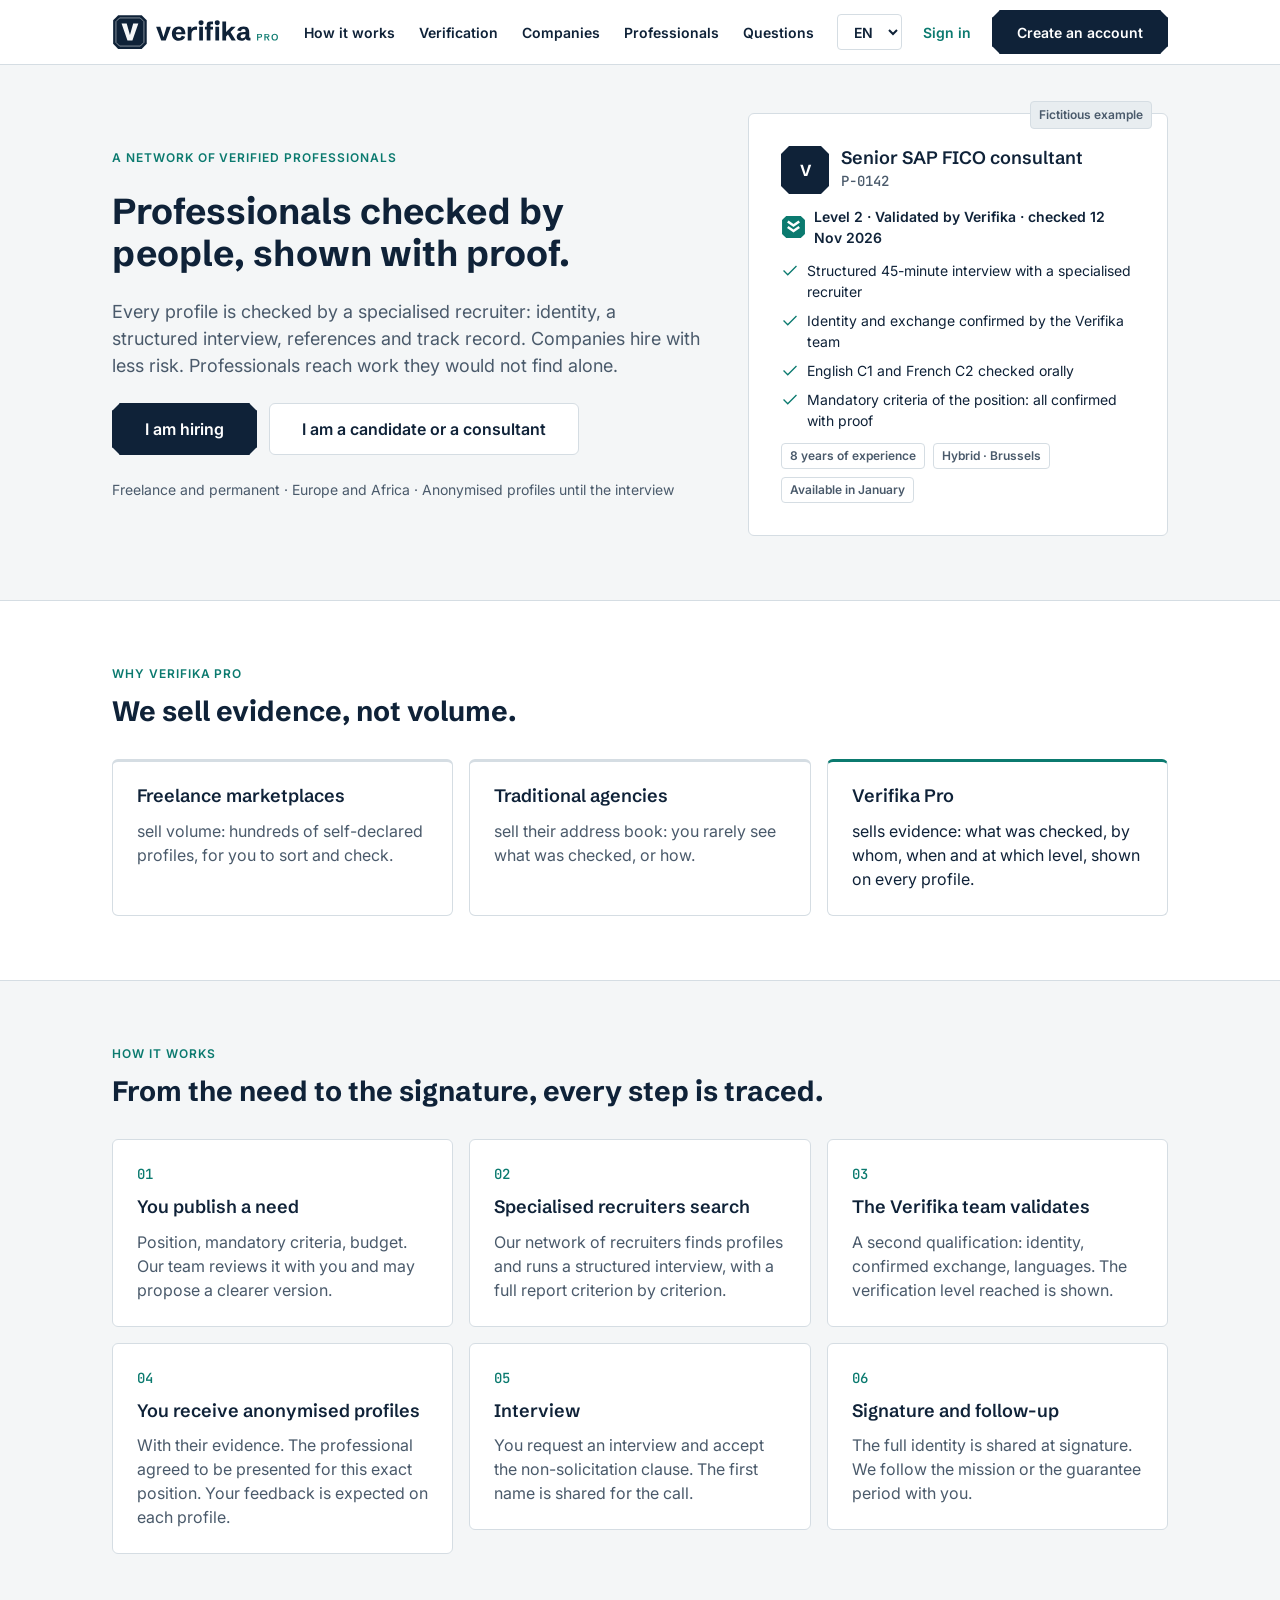
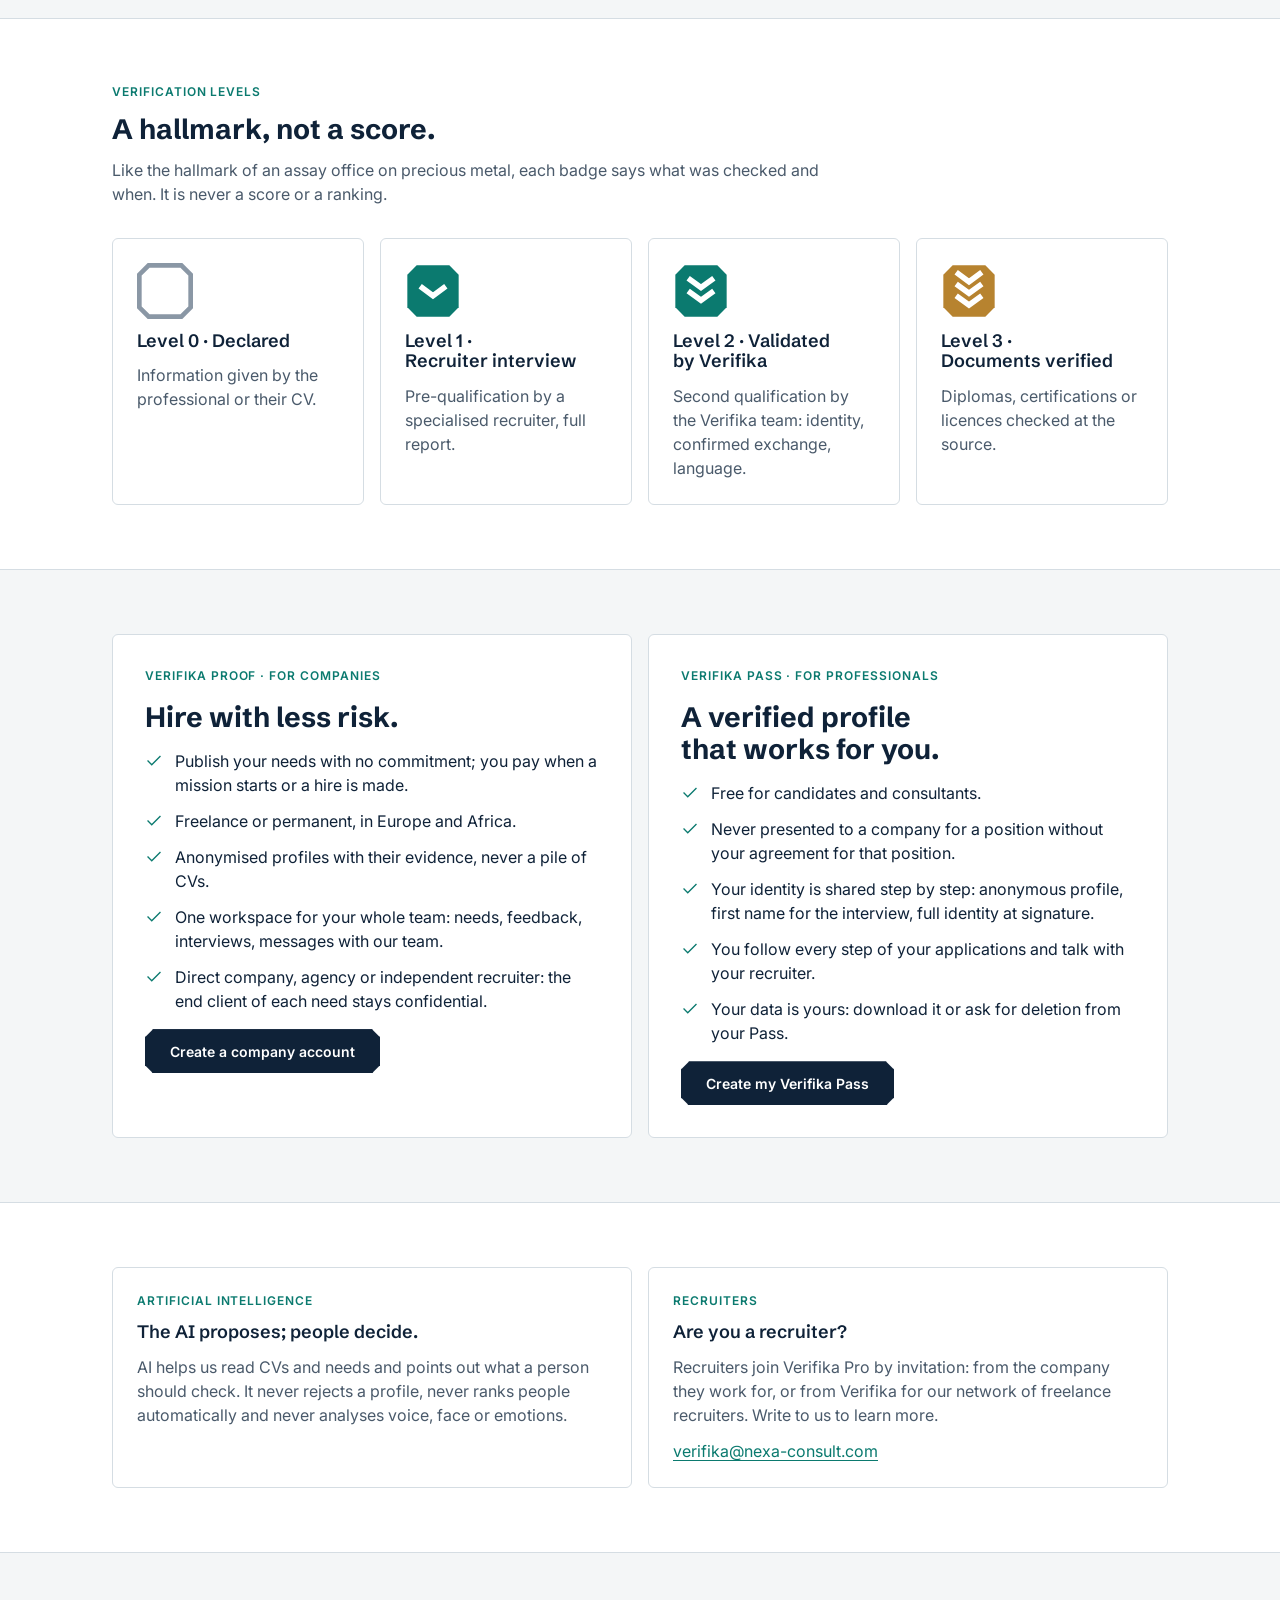
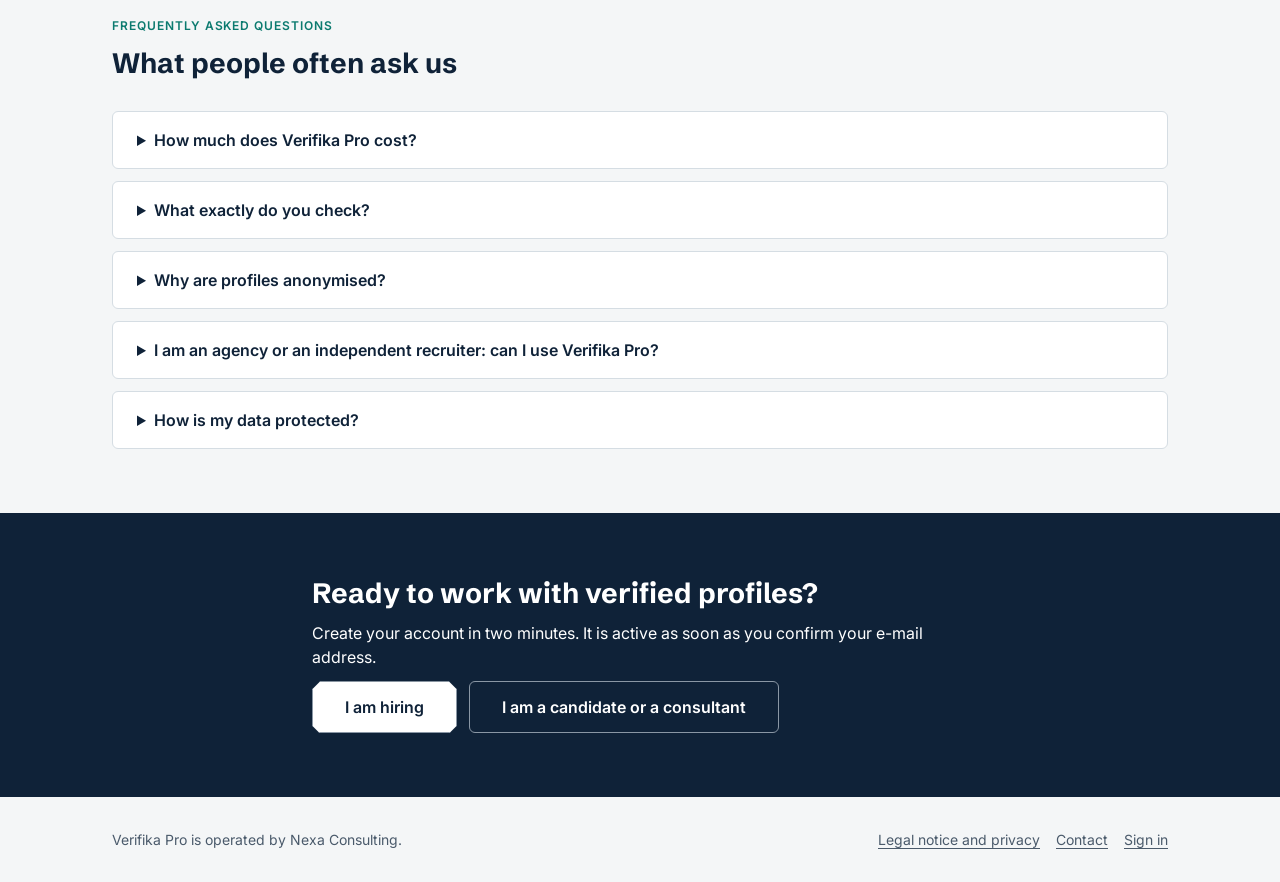
==== index.html @ 43ec549c "Publish site 2026-11-15T13:24Z" ====
<!doctype html>
<html lang="en">
<head>
<meta charset="utf-8">
<meta name="viewport" content="width=device-width, initial-scale=1, viewport-fit=cover">
<!-- Not indexed until the public launch is decided (trademark clearance first, BRAND.md §10; D-68). Remove this line at launch. -->
<meta name="robots" content="noindex, nofollow">
<title>Verifika Pro – verified professionals, shown with proof</title>
<meta name="description" content="Verifika Pro connects companies with professionals checked by specialised recruiters: identity, structured interview, references and track record.">
<link rel="icon" href="assets/favicon.svg" type="image/svg+xml">
<link rel="icon" href="assets/favicon-32.png" sizes="32x32" type="image/png">
<link rel="apple-touch-icon" href="assets/apple-touch-icon-180.png">
<link rel="preconnect" href="https://fonts.googleapis.com">
<link rel="preconnect" href="https://fonts.gstatic.com" crossorigin>
<link rel="stylesheet" href="https://fonts.googleapis.com/css2?family=Schibsted+Grotesk:wght@600;700&family=Inter:wght@400;500;600&family=JetBrains+Mono:wght@500&display=swap&subset=latin">
<link rel="stylesheet" href="assets/tokens.css">
<link rel="stylesheet" href="assets/site.css">
</head>
<body>
<a class="sr-only" href="#main" data-i18n="skip">Skip to content</a>
<header class="top">
  <div class="wrap top-bar">
    <a class="brand" href="./" aria-label="Verifika Pro">
      <img class="logo-light" src="assets/verifika-pro-horizontal.svg" alt="Verifika Pro" width="168" height="36">
      <img class="logo-dark" src="assets/verifika-pro-horizontal-reverse.svg" alt="Verifika Pro" width="168" height="36">
    </a>
    <nav class="menu" aria-label="Menu">
      <a href="#how" data-i18n="nav.how">How it works</a>
      <a href="#levels" data-i18n="nav.levels">Verification</a>
      <a href="#companies" data-i18n="nav.companies">Companies</a>
      <a href="#professionals" data-i18n="nav.pros">Professionals</a>
      <a href="#faq" data-i18n="nav.faq">Questions</a>
    </nav>
    <div class="tools">
      <select class="lang" id="lang" aria-label="Language / Langue"><option value="en">EN</option><option value="fr">FR</option></select>
      <a class="btn btn-quiet" href="app/" data-i18n="nav.login">Sign in</a>
      <a class="btn btn-primary" href="app/?page=join" data-i18n="nav.join">Create an account</a>
    </div>
  </div>
</header>

<main id="main">
  <section class="hero">
    <div class="wrap hero-grid">
      <div class="hero-copy">
        <span class="eyebrow" data-i18n="hero.eyebrow">A network of verified professionals</span>
        <h1 data-i18n="hero.title">Professionals checked by people, shown with proof.</h1>
        <p class="lead" data-i18n="hero.lead">Every profile is checked by a specialised recruiter: identity, a structured interview, references and track record. Companies hire with less risk. Professionals reach work they would not find alone.</p>
        <div class="btn-row">
          <a class="btn btn-primary btn-lg" href="app/?page=join&amp;kind=company" data-i18n="hero.cta_company">I am hiring</a>
          <a class="btn btn-lg" href="app/?page=join&amp;kind=person" data-i18n="hero.cta_person">I am a candidate or a consultant</a>
        </div>
        <p class="note" data-i18n="hero.note">Freelance and permanent · Europe and Africa · Anonymised profiles until the interview</p>
      </div>
      <div class="sample">
        <span class="sample-tag" data-i18n="sample.tag">Fictitious example</span>
        <article class="card card-lg" aria-label="Example of a verified profile">
          <div class="profile-head">
            <div class="avatar" aria-hidden="true">V</div>
            <div>
              <h3 data-i18n="sample.title">Senior SAP FICO consultant</h3>
              <span class="ref">P-0142</span>
            </div>
          </div>
          <div class="level"><img src="assets/badge-level-2.svg" alt="" width="28" height="28"><span data-i18n="sample.level">Level 2 · Validated by Verifika · checked 12 Nov 2026</span></div>
          <ul class="checks">
            <li><svg class="icon" viewBox="0 0 24 24" aria-hidden="true"><path d="M20 6 9 17l-5-5"/></svg><span data-i18n="sample.c1">Structured 45-minute interview with a specialised recruiter</span></li>
            <li><svg class="icon" viewBox="0 0 24 24" aria-hidden="true"><path d="M20 6 9 17l-5-5"/></svg><span data-i18n="sample.c2">Identity and exchange confirmed by the Verifika team</span></li>
            <li><svg class="icon" viewBox="0 0 24 24" aria-hidden="true"><path d="M20 6 9 17l-5-5"/></svg><span data-i18n="sample.c3">English C1 and French C2 checked orally</span></li>
            <li><svg class="icon" viewBox="0 0 24 24" aria-hidden="true"><path d="M20 6 9 17l-5-5"/></svg><span data-i18n="sample.c4">Mandatory criteria of the position: all confirmed with proof</span></li>
          </ul>
          <div class="chips"><span class="chip" data-i18n="sample.k1">8 years of experience</span><span class="chip" data-i18n="sample.k2">Hybrid · Brussels</span><span class="chip" data-i18n="sample.k3">Available in January</span></div>
        </article>
      </div>
    </div>
  </section>

  <section class="band compare">
    <div class="wrap">
      <div class="section-head">
        <span class="eyebrow" data-i18n="why.eyebrow">Why Verifika Pro</span>
        <h2 data-i18n="why.title">We sell evidence, not volume.</h2>
      </div>
      <div class="grid grid-3">
        <div class="card"><h3 data-i18n="why.m.title">Freelance marketplaces</h3><p class="muted" data-i18n="why.m.text">sell volume: hundreds of self-declared profiles, for you to sort and check.</p></div>
        <div class="card"><h3 data-i18n="why.a.title">Traditional agencies</h3><p class="muted" data-i18n="why.a.text">sell their address book: you rarely see what was checked, or how.</p></div>
        <div class="card is-us"><h3 data-i18n="why.v.title">Verifika Pro</h3><p data-i18n="why.v.text">sells evidence: what was checked, by whom, when and at which level, shown on every profile.</p></div>
      </div>
    </div>
  </section>

  <section id="how">
    <div class="wrap">
      <div class="section-head">
        <span class="eyebrow" data-i18n="how.eyebrow">How it works</span>
        <h2 data-i18n="how.title">From the need to the signature, every step is traced.</h2>
      </div>
      <ol class="steps">
        <li><div class="card"><h3 data-i18n="how.s1.title">You publish a need</h3><p class="muted" data-i18n="how.s1.text">Position, mandatory criteria, budget. Our team reviews it with you and may propose a clearer version.</p></div></li>
        <li><div class="card"><h3 data-i18n="how.s2.title">Specialised recruiters search</h3><p class="muted" data-i18n="how.s2.text">Our network of recruiters finds profiles and runs a structured interview, with a full report criterion by criterion.</p></div></li>
        <li><div class="card"><h3 data-i18n="how.s3.title">The Verifika team validates</h3><p class="muted" data-i18n="how.s3.text">A second qualification: identity, confirmed exchange, languages. The verification level reached is shown.</p></div></li>
        <li><div class="card"><h3 data-i18n="how.s4.title">You receive anonymised profiles</h3><p class="muted" data-i18n="how.s4.text">With their evidence. The professional agreed to be presented for this exact position. Your feedback is expected on each profile.</p></div></li>
        <li><div class="card"><h3 data-i18n="how.s5.title">Interview</h3><p class="muted" data-i18n="how.s5.text">You request an interview and accept the non-solicitation clause. The first name is shared for the call.</p></div></li>
        <li><div class="card"><h3 data-i18n="how.s6.title">Signature and follow-up</h3><p class="muted" data-i18n="how.s6.text">The full identity is shared at signature. We follow the mission or the guarantee period with you.</p></div></li>
      </ol>
    </div>
  </section>

  <section id="levels" class="band levels">
    <div class="wrap">
      <div class="section-head">
        <span class="eyebrow" data-i18n="levels.eyebrow">Verification levels</span>
        <h2 data-i18n="levels.title">A hallmark, not a score.</h2>
        <p class="muted" data-i18n="levels.intro">Like the hallmark of an assay office on precious metal, each badge says what was checked and when. It is never a score or a ranking.</p>
      </div>
      <div class="grid grid-4">
        <div class="card"><img src="assets/badge-level-0.svg" alt="" width="56" height="56"><h3 data-i18n="levels.l0.title">Level 0 · Declared</h3><p class="muted" data-i18n="levels.l0.text">Information given by the professional or their CV.</p></div>
        <div class="card"><img src="assets/badge-level-1.svg" alt="" width="56" height="56"><h3 data-i18n="levels.l1.title">Level 1 · Recruiter interview</h3><p class="muted" data-i18n="levels.l1.text">Pre-qualification by a specialised recruiter, full report.</p></div>
        <div class="card"><img src="assets/badge-level-2.svg" alt="" width="56" height="56"><h3 data-i18n="levels.l2.title">Level 2 · Validated by Verifika</h3><p class="muted" data-i18n="levels.l2.text">Second qualification by the Verifika team: identity, confirmed exchange, language.</p></div>
        <div class="card"><img src="assets/badge-level-3.svg" alt="" width="56" height="56"><h3 data-i18n="levels.l3.title">Level 3 · Documents verified</h3><p class="muted" data-i18n="levels.l3.text">Diplomas, certifications or licences checked at the source.</p></div>
      </div>
    </div>
  </section>

  <section>
    <div class="wrap grid grid-2">
      <article id="companies" class="card card-lg audience">
        <span class="eyebrow" data-i18n="co.eyebrow">Verifika Proof · for companies</span>
        <h2 data-i18n="co.title">Hire with less risk.</h2>
        <ul class="ticks">
          <li><svg class="icon" viewBox="0 0 24 24" aria-hidden="true"><path d="M20 6 9 17l-5-5"/></svg><span data-i18n="co.t1">Publish your needs with no commitment; you pay when a mission starts or a hire is made.</span></li>
          <li><svg class="icon" viewBox="0 0 24 24" aria-hidden="true"><path d="M20 6 9 17l-5-5"/></svg><span data-i18n="co.t2">Freelance or permanent, in Europe and Africa.</span></li>
          <li><svg class="icon" viewBox="0 0 24 24" aria-hidden="true"><path d="M20 6 9 17l-5-5"/></svg><span data-i18n="co.t3">Anonymised profiles with their evidence, never a pile of CVs.</span></li>
          <li><svg class="icon" viewBox="0 0 24 24" aria-hidden="true"><path d="M20 6 9 17l-5-5"/></svg><span data-i18n="co.t4">One workspace for your whole team: needs, feedback, interviews, messages with our team.</span></li>
          <li><svg class="icon" viewBox="0 0 24 24" aria-hidden="true"><path d="M20 6 9 17l-5-5"/></svg><span data-i18n="co.t5">Direct company, agency or independent recruiter: the end client of each need stays confidential.</span></li>
        </ul>
        <div class="btn-row"><a class="btn btn-primary" href="app/?page=join&amp;kind=company" data-i18n="co.cta">Create a company account</a></div>
      </article>
      <article id="professionals" class="card card-lg audience">
        <span class="eyebrow" data-i18n="pro.eyebrow">Verifika Pass · for professionals</span>
        <h2 data-i18n="pro.title">A verified profile that works for you.</h2>
        <ul class="ticks">
          <li><svg class="icon" viewBox="0 0 24 24" aria-hidden="true"><path d="M20 6 9 17l-5-5"/></svg><span data-i18n="pro.t1">Free for candidates and consultants.</span></li>
          <li><svg class="icon" viewBox="0 0 24 24" aria-hidden="true"><path d="M20 6 9 17l-5-5"/></svg><span data-i18n="pro.t2">Never presented to a company for a position without your agreement for that position.</span></li>
          <li><svg class="icon" viewBox="0 0 24 24" aria-hidden="true"><path d="M20 6 9 17l-5-5"/></svg><span data-i18n="pro.t3">Your identity is shared step by step: anonymous profile, first name for the interview, full identity at signature.</span></li>
          <li><svg class="icon" viewBox="0 0 24 24" aria-hidden="true"><path d="M20 6 9 17l-5-5"/></svg><span data-i18n="pro.t4">You follow every step of your applications and talk with your recruiter.</span></li>
          <li><svg class="icon" viewBox="0 0 24 24" aria-hidden="true"><path d="M20 6 9 17l-5-5"/></svg><span data-i18n="pro.t5">Your data is yours: download it or ask for deletion from your Pass.</span></li>
        </ul>
        <div class="btn-row"><a class="btn btn-primary" href="app/?page=join&amp;kind=person" data-i18n="pro.cta">Create my Verifika Pass</a></div>
      </article>
    </div>
  </section>

  <section class="band">
    <div class="wrap grid grid-2">
      <div class="card">
        <span class="eyebrow" data-i18n="ai.eyebrow">Artificial intelligence</span>
        <h3 data-i18n="ai.title">The AI proposes; people decide.</h3>
        <p class="muted" data-i18n="ai.text">AI helps us read CVs and needs and points out what a person should check. It never rejects a profile, never ranks people automatically and never analyses voice, face or emotions.</p>
      </div>
      <div class="card">
        <span class="eyebrow" data-i18n="rec.eyebrow">Recruiters</span>
        <h3 data-i18n="rec.title">Are you a recruiter?</h3>
        <p class="muted" data-i18n="rec.text">Recruiters join Verifika Pro by invitation: from the company they work for, or from Verifika for our network of freelance recruiters. Write to us to learn more.</p>
        <p><a href="mailto:verifika@nexa-consult.com" data-i18n="rec.cta">verifika@nexa-consult.com</a></p>
      </div>
    </div>
  </section>

  <section id="faq" class="faq">
    <div class="wrap">
      <div class="section-head"><span class="eyebrow" data-i18n="faq.eyebrow">Frequently asked questions</span><h2 data-i18n="faq.title">What people often ask us</h2></div>
      <details><summary data-i18n="faq.q1">How much does Verifika Pro cost?</summary><p data-i18n="faq.a1">For professionals, nothing. For companies, publishing a need comes with no commitment: you pay when a mission starts (freelance) or a hire is made (permanent), under the terms agreed for each need.</p></details>
      <details><summary data-i18n="faq.q2">What exactly do you check?</summary><p data-i18n="faq.a2">Depending on the level: a structured interview with a report criterion by criterion, a second qualification by our team (identity, exchange, languages), then diplomas or certifications checked at the source. The level and the date of the last check are shown.</p></details>
      <details><summary data-i18n="faq.q3">Why are profiles anonymised?</summary><p data-i18n="faq.a3">To protect professionals and keep the choice on skills. The first name is given for the interview, the full identity at signature.</p></details>
      <details><summary data-i18n="faq.q4">I am an agency or an independent recruiter: can I use Verifika Pro?</summary><p data-i18n="faq.a4">Yes. You name the end client of each need; we keep it confidential and present a professional only once per end client.</p></details>
      <details><summary data-i18n="faq.q5">How is my data protected?</summary><p data-i18n="faq.a5">Sign-in with single-use codes, access limited by role, every action logged, data kept for a limited time. You can download your data or ask for deletion at any time.</p></details>
    </div>
  </section>

  <section class="cta">
    <div class="wrap section-head" style="margin-bottom:0">
      <h2 data-i18n="cta.title">Ready to work with verified profiles?</h2>
      <p data-i18n="cta.text">Create your account in two minutes. It is active as soon as you confirm your e-mail address.</p>
      <div class="btn-row">
        <a class="btn btn-primary btn-lg" href="app/?page=join&amp;kind=company" data-i18n="hero.cta_company">I am hiring</a>
        <a class="btn btn-lg" href="app/?page=join&amp;kind=person" data-i18n="hero.cta_person">I am a candidate or a consultant</a>
      </div>
    </div>
  </section>
</main>

<footer>
  <div class="wrap foot">
    <span data-i18n="foot.operator">Verifika Pro is operated by Nexa Consulting.</span>
    <nav aria-label="Links">
      <a href="legal.html" data-i18n="foot.legal">Legal notice and privacy</a>
      <a href="mailto:verifika@nexa-consult.com" data-i18n="foot.contact">Contact</a>
      <a href="app/" data-i18n="nav.login">Sign in</a>
    </nav>
  </div>
</footer>
<script src="assets/site.js"></script>
</body>
</html>
---- assets/tokens.css ----
/* Verifika Pro – design tokens v1.0 (2026-11-13)
   Single source of truth for colour, type, spacing and shape.
   Light theme on :root, dark theme on [data-theme="dark"] and prefers-color-scheme. */

@import url("https://fonts.googleapis.com/css2?family=Schibsted+Grotesk:wght@600;700&family=Inter:wght@400;500;600&family=JetBrains+Mono:wght@500&display=swap");

:root {
  /* Brand colours (fixed, do not theme) */
  --vk-ink: #0F2238;        /* primary: logo, headings, primary buttons */
  --vk-verdigris: #0B7A6F;  /* "verified": links, focus, verified states, PRO tag */
  --vk-brass: #B7832F;      /* hallmark metal: level-3 badge and rare highlights only */
  --vk-paper: #F4F6F7;      /* page ground */

  /* Neutrals (blue-biased toward ink) */
  --vk-n-0: #FFFFFF;
  --vk-n-50: #F4F6F7;
  --vk-n-100: #E8EDF0;
  --vk-n-200: #D5DDE3;
  --vk-n-400: #8A97A5;
  --vk-n-600: #4A5A6B;
  --vk-n-800: #22334A;
  --vk-n-900: #0F2238;

  /* Semantic (separate from brand accent) */
  --vk-success: #2E7D32;
  --vk-warning: #B26A00;
  --vk-danger: #C0392B;
  --vk-info: #2563A6;

  /* Roles – light */
  --bg: var(--vk-paper);
  --surface: var(--vk-n-0);
  --surface-2: var(--vk-n-100);
  --border: var(--vk-n-200);
  --text: var(--vk-ink);
  --text-muted: var(--vk-n-600);
  --text-faint: var(--vk-n-400);
  --primary: var(--vk-ink);
  --on-primary: #FFFFFF;
  --accent: var(--vk-verdigris);
  --on-accent: #FFFFFF;
  --verified: var(--vk-verdigris);
  --hallmark: var(--vk-brass);
  --focus-ring: 0 0 0 3px rgba(11, 122, 111, .35);

  /* Typography */
  --font-display: "Schibsted Grotesk", "Inter", system-ui, -apple-system, "Segoe UI", Roboto, sans-serif;
  --font-body: "Inter", system-ui, -apple-system, "Segoe UI", Roboto, sans-serif;
  --font-mono: "JetBrains Mono", ui-monospace, "SFMono-Regular", Menlo, Consolas, monospace;
  --fs-xs: 12px;  --fs-sm: 14px;  --fs-md: 16px;  --fs-lg: 18px;
  --fs-xl: 22px;  --fs-2xl: 28px; --fs-3xl: 36px;
  --lh-tight: 1.15; --lh-body: 1.5;

  /* Spacing (4px base) */
  --sp-1: 4px; --sp-2: 8px; --sp-3: 12px; --sp-4: 16px;
  --sp-5: 24px; --sp-6: 32px; --sp-7: 48px; --sp-8: 64px;

  /* Shape: chamfer is the brand corner; radius stays small */
  --radius-sm: 4px;
  --radius-md: 6px;
  --chamfer: 8px; /* use with the .vk-chamfer clip-path helper */
  --shadow-1: 0 1px 2px rgba(15, 34, 56, .08), 0 1px 1px rgba(15, 34, 56, .04);

  /* Touch */
  --tap-min: 44px;
}

@media (prefers-color-scheme: dark) {
  :root:not([data-theme="light"]) {
    --bg: #0B1828; --surface: #12233A; --surface-2: #1A2E48; --border: #2A3F5A;
    --text: #E8EEF2; --text-muted: #A9B6C4; --text-faint: #75859A;
    --primary: #E8EEF2; --on-primary: #0F2238;
    --accent: #3CC1B0; --on-accent: #06221F; --verified: #3CC1B0; --hallmark: #D9A54E;
    --focus-ring: 0 0 0 3px rgba(60, 193, 176, .4);
    color-scheme: dark;
  }
}
:root[data-theme="dark"] {
  --bg: #0B1828; --surface: #12233A; --surface-2: #1A2E48; --border: #2A3F5A;
  --text: #E8EEF2; --text-muted: #A9B6C4; --text-faint: #75859A;
  --primary: #E8EEF2; --on-primary: #0F2238;
  --accent: #3CC1B0; --on-accent: #06221F; --verified: #3CC1B0; --hallmark: #D9A54E;
  --focus-ring: 0 0 0 3px rgba(60, 193, 176, .4);
  color-scheme: dark;
}

/* Helpers */
.vk-chamfer { clip-path: polygon(var(--chamfer) 0, calc(100% - var(--chamfer)) 0, 100% var(--chamfer), 100% calc(100% - var(--chamfer)), calc(100% - var(--chamfer)) 100%, var(--chamfer) 100%, 0 calc(100% - var(--chamfer)), 0 var(--chamfer)); }
.vk-ref { font-family: var(--font-mono); font-size: .92em; letter-spacing: .02em; font-variant-numeric: tabular-nums; }
---- assets/site.css ----
/* Verifika Pro – public site (D-68). Tokens only (assets/tokens.css, copy of design/brand/tokens.css). Works on every current browser:
   no :has, no color-mix, no container queries. */
*, *::before, *::after { box-sizing: border-box; }
html { -webkit-text-size-adjust: 100%; text-size-adjust: 100%; scroll-behavior: smooth; }
body { margin: 0; background: var(--bg); color: var(--text); font-family: var(--font-body); font-size: var(--fs-md); line-height: var(--lh-body); }
img, svg { max-width: 100%; height: auto; display: block; }
a { color: var(--accent); text-underline-offset: 3px; }
a:focus-visible, button:focus-visible { outline: none; box-shadow: var(--focus-ring); border-radius: var(--radius-sm); }
h1, h2, h3 { font-family: var(--font-display); line-height: var(--lh-tight); color: var(--text); margin: 0; text-wrap: balance; }
h1 { font-size: var(--fs-2xl); font-weight: 700; }
h2 { font-size: var(--fs-xl); font-weight: 700; }
h3 { font-size: var(--fs-lg); font-weight: 600; }
p { margin: 0; }
.wrap { width: 100%; max-width: 1120px; margin: 0 auto; padding: 0 var(--sp-4); }
@media (min-width: 768px) { .wrap { padding: 0 var(--sp-6); } h1 { font-size: var(--fs-3xl); } h2 { font-size: var(--fs-2xl); } }
.sr-only { position: absolute; width: 1px; height: 1px; padding: 0; margin: -1px; overflow: hidden; clip: rect(0 0 0 0); white-space: nowrap; border: 0; }
.muted { color: var(--text-muted); }
.eyebrow { font-size: var(--fs-xs); font-weight: 600; letter-spacing: .08em; text-transform: uppercase; color: var(--verified); }

/* header */
.top { position: -webkit-sticky; position: sticky; top: 0; z-index: 10; background: var(--surface); border-bottom: 1px solid var(--border); }
.top-bar { display: flex; align-items: center; justify-content: space-between; gap: var(--sp-4); min-height: 64px; }
.brand { flex: 0 0 auto; }
.brand img { width: 168px; }
.brand .logo-dark { display: none; }
.menu { display: none; gap: var(--sp-5); font-size: var(--fs-sm); font-weight: 600; }
.menu a { color: var(--text); text-decoration: none; white-space: nowrap; }
.menu a:hover { color: var(--accent); }
.tools { display: flex; align-items: center; gap: var(--sp-3); }
.lang { min-height: 36px; padding: 0 var(--sp-3); border: 1px solid var(--border); border-radius: var(--radius-sm); background: var(--surface); color: var(--text);
  font-family: var(--font-body); font-size: var(--fs-sm); font-weight: 600; cursor: pointer; }
@media (min-width: 1200px) { .menu { display: flex; } }
@media (max-width: 479px) { .brand img { width: 136px; } .tools .btn-quiet { display: none; } }

/* buttons */
.btn { display: inline-flex; align-items: center; justify-content: center; gap: var(--sp-2); min-height: var(--tap-min); padding: 0 var(--sp-5); border: 1px solid var(--border);
  border-radius: var(--radius-md); background: var(--surface); color: var(--text); font-family: var(--font-body); font-size: var(--fs-sm); font-weight: 600; text-decoration: none;
  cursor: pointer; white-space: nowrap; }
.btn:hover { border-color: var(--text-muted); }
.btn-primary { background: var(--primary); color: var(--on-primary); border-color: var(--primary); border-radius: 0;
  -webkit-clip-path: polygon(var(--chamfer) 0, calc(100% - var(--chamfer)) 0, 100% var(--chamfer), 100% calc(100% - var(--chamfer)), calc(100% - var(--chamfer)) 100%, var(--chamfer) 100%, 0 calc(100% - var(--chamfer)), 0 var(--chamfer));
  clip-path: polygon(var(--chamfer) 0, calc(100% - var(--chamfer)) 0, 100% var(--chamfer), 100% calc(100% - var(--chamfer)), calc(100% - var(--chamfer)) 100%, var(--chamfer) 100%, 0 calc(100% - var(--chamfer)), 0 var(--chamfer)); }
.btn-primary:hover { opacity: .92; }
.btn-quiet { border-color: transparent; background: transparent; color: var(--accent); padding: 0 var(--sp-2); }
.btn-lg { min-height: 52px; padding: 0 var(--sp-6); font-size: var(--fs-md); }
.btn-row { display: flex; flex-wrap: wrap; gap: var(--sp-3); }

/* sections */
section { padding: var(--sp-7) 0; }
@media (min-width: 768px) { section { padding: var(--sp-8) 0; } }
.section-head { display: flex; flex-direction: column; gap: var(--sp-3); max-width: 720px; margin-bottom: var(--sp-6); }
.band { background: var(--surface); border-top: 1px solid var(--border); border-bottom: 1px solid var(--border); }
.grid { display: grid; gap: var(--sp-4); grid-template-columns: minmax(0, 1fr); }
@media (min-width: 768px) { .grid-2 { grid-template-columns: repeat(2, minmax(0, 1fr)); } .grid-3 { grid-template-columns: repeat(3, minmax(0, 1fr)); } .grid-4 { grid-template-columns: repeat(2, minmax(0, 1fr)); } }
@media (min-width: 1024px) { .grid-4 { grid-template-columns: repeat(4, minmax(0, 1fr)); } }
.card { background: var(--surface); border: 1px solid var(--border); border-radius: var(--radius-md); padding: var(--sp-5); display: flex; flex-direction: column; gap: var(--sp-3); }
.card-lg { padding: var(--sp-6); }

/* hero */
.hero { padding: var(--sp-7) 0 var(--sp-8); }
.hero-grid { display: grid; gap: var(--sp-7); grid-template-columns: minmax(0, 1fr); align-items: center; }
@media (min-width: 1024px) { .hero-grid { grid-template-columns: minmax(0, 7fr) minmax(0, 5fr); } }
.hero-copy { display: flex; flex-direction: column; gap: var(--sp-5); }
.hero-copy .lead { font-size: var(--fs-lg); color: var(--text-muted); max-width: 60ch; }
.promise { font-family: var(--font-display); font-weight: 600; color: var(--verified); }
.note { font-size: var(--fs-sm); color: var(--text-muted); }

/* sample profile card (illustration, fictitious) */
.sample { position: relative; }
.sample-tag { position: absolute; top: calc(-1 * var(--sp-3)); right: var(--sp-4); background: var(--surface-2); color: var(--text-muted); font-size: var(--fs-xs); font-weight: 600;
  padding: var(--sp-1) var(--sp-2); border-radius: var(--radius-sm); border: 1px solid var(--border); }
.profile-head { display: flex; align-items: center; gap: var(--sp-3); }
.avatar { width: 48px; height: 48px; flex: 0 0 auto; background: var(--vk-ink); color: var(--on-primary); display: flex; align-items: center; justify-content: center;
  font-family: var(--font-display); font-weight: 700;
  -webkit-clip-path: polygon(8px 0, calc(100% - 8px) 0, 100% 8px, 100% calc(100% - 8px), calc(100% - 8px) 100%, 8px 100%, 0 calc(100% - 8px), 0 8px);
  clip-path: polygon(8px 0, calc(100% - 8px) 0, 100% 8px, 100% calc(100% - 8px), calc(100% - 8px) 100%, 8px 100%, 0 calc(100% - 8px), 0 8px); }
.ref { font-family: var(--font-mono); font-weight: 500; font-size: var(--fs-sm); color: var(--text-muted); }
.checks { list-style: none; margin: 0; padding: 0; display: flex; flex-direction: column; gap: var(--sp-2); font-size: var(--fs-sm); }
.checks li { display: flex; gap: var(--sp-2); align-items: flex-start; }
.checks .icon { color: var(--verified); flex: 0 0 auto; margin-top: 2px; }
.level { display: flex; align-items: center; gap: var(--sp-2); font-size: var(--fs-sm); font-weight: 600; }
.level img { width: 28px; }
.chips { display: flex; flex-wrap: wrap; gap: var(--sp-2); }
.chip { display: inline-flex; align-items: center; min-height: 26px; padding: 0 var(--sp-2); border: 1px solid var(--border); border-radius: var(--radius-sm); font-size: var(--fs-xs); font-weight: 600; color: var(--text-muted); }

/* compare */
.compare .card { border-top: 3px solid var(--border); }
.compare .card.is-us { border-top-color: var(--verified); }

/* steps */
.steps { list-style: none; margin: 0; padding: 0; counter-reset: step; display: grid; gap: var(--sp-4); grid-template-columns: minmax(0, 1fr); }
@media (min-width: 768px) { .steps { grid-template-columns: repeat(2, minmax(0, 1fr)); } }
@media (min-width: 1024px) { .steps { grid-template-columns: repeat(3, minmax(0, 1fr)); } }
.steps li { counter-increment: step; }
.steps li .card::before { content: counter(step, decimal-leading-zero); font-family: var(--font-mono); font-weight: 500; color: var(--verified); font-size: var(--fs-sm); }

/* levels */
.levels .card { -webkit-box-align: start; align-items: flex-start; }
.levels img { width: 56px; }

/* audiences */
.audience { gap: var(--sp-4); }
.ticks { list-style: none; margin: 0; padding: 0; display: flex; flex-direction: column; gap: var(--sp-3); }
.ticks li { display: flex; gap: var(--sp-3); align-items: flex-start; }
.ticks .icon { color: var(--verified); flex: 0 0 auto; margin-top: 3px; }
.icon { width: 18px; height: 18px; stroke: currentColor; fill: none; stroke-width: 1.75; stroke-linecap: square; stroke-linejoin: miter; }

/* faq */
.faq details { background: var(--surface); border: 1px solid var(--border); border-radius: var(--radius-md); padding: var(--sp-4) var(--sp-5); }
.faq details + details { margin-top: var(--sp-3); }
.faq summary { cursor: pointer; font-weight: 600; }
.faq details p { margin-top: var(--sp-3); color: var(--text-muted); }

/* call to action band and footer */
.cta { background: var(--vk-ink); color: var(--vk-n-0); }
.cta h2, .cta p { color: var(--vk-n-0); }
.cta .btn-primary { background: var(--vk-n-0); color: var(--vk-ink); border-color: var(--vk-n-0); }
.cta .btn { background: transparent; color: var(--vk-n-0); border-color: var(--vk-n-400); }
.cta .btn-primary { background: var(--vk-n-0); color: var(--vk-ink); }
footer { padding: var(--sp-6) 0; font-size: var(--fs-sm); color: var(--text-muted); }
.foot { display: flex; flex-wrap: wrap; gap: var(--sp-4); justify-content: space-between; align-items: center; }
.foot nav { display: flex; flex-wrap: wrap; gap: var(--sp-4); }
.foot a { color: var(--text-muted); }

/* legal page */
.legal { max-width: 760px; }
.legal h2 { margin-top: var(--sp-6); font-size: var(--fs-xl); }
.legal p, .legal li { color: var(--text); }
.legal p + p { margin-top: var(--sp-3); }
.draft { border-left: var(--sp-1) solid var(--vk-warning); background: var(--surface); padding: var(--sp-3) var(--sp-4); border-radius: var(--radius-md); font-size: var(--fs-sm); }

@media (prefers-color-scheme: dark) {
  :root:not([data-theme="light"]) .brand .logo-light { display: none; }
  :root:not([data-theme="light"]) .brand .logo-dark { display: block; }
}
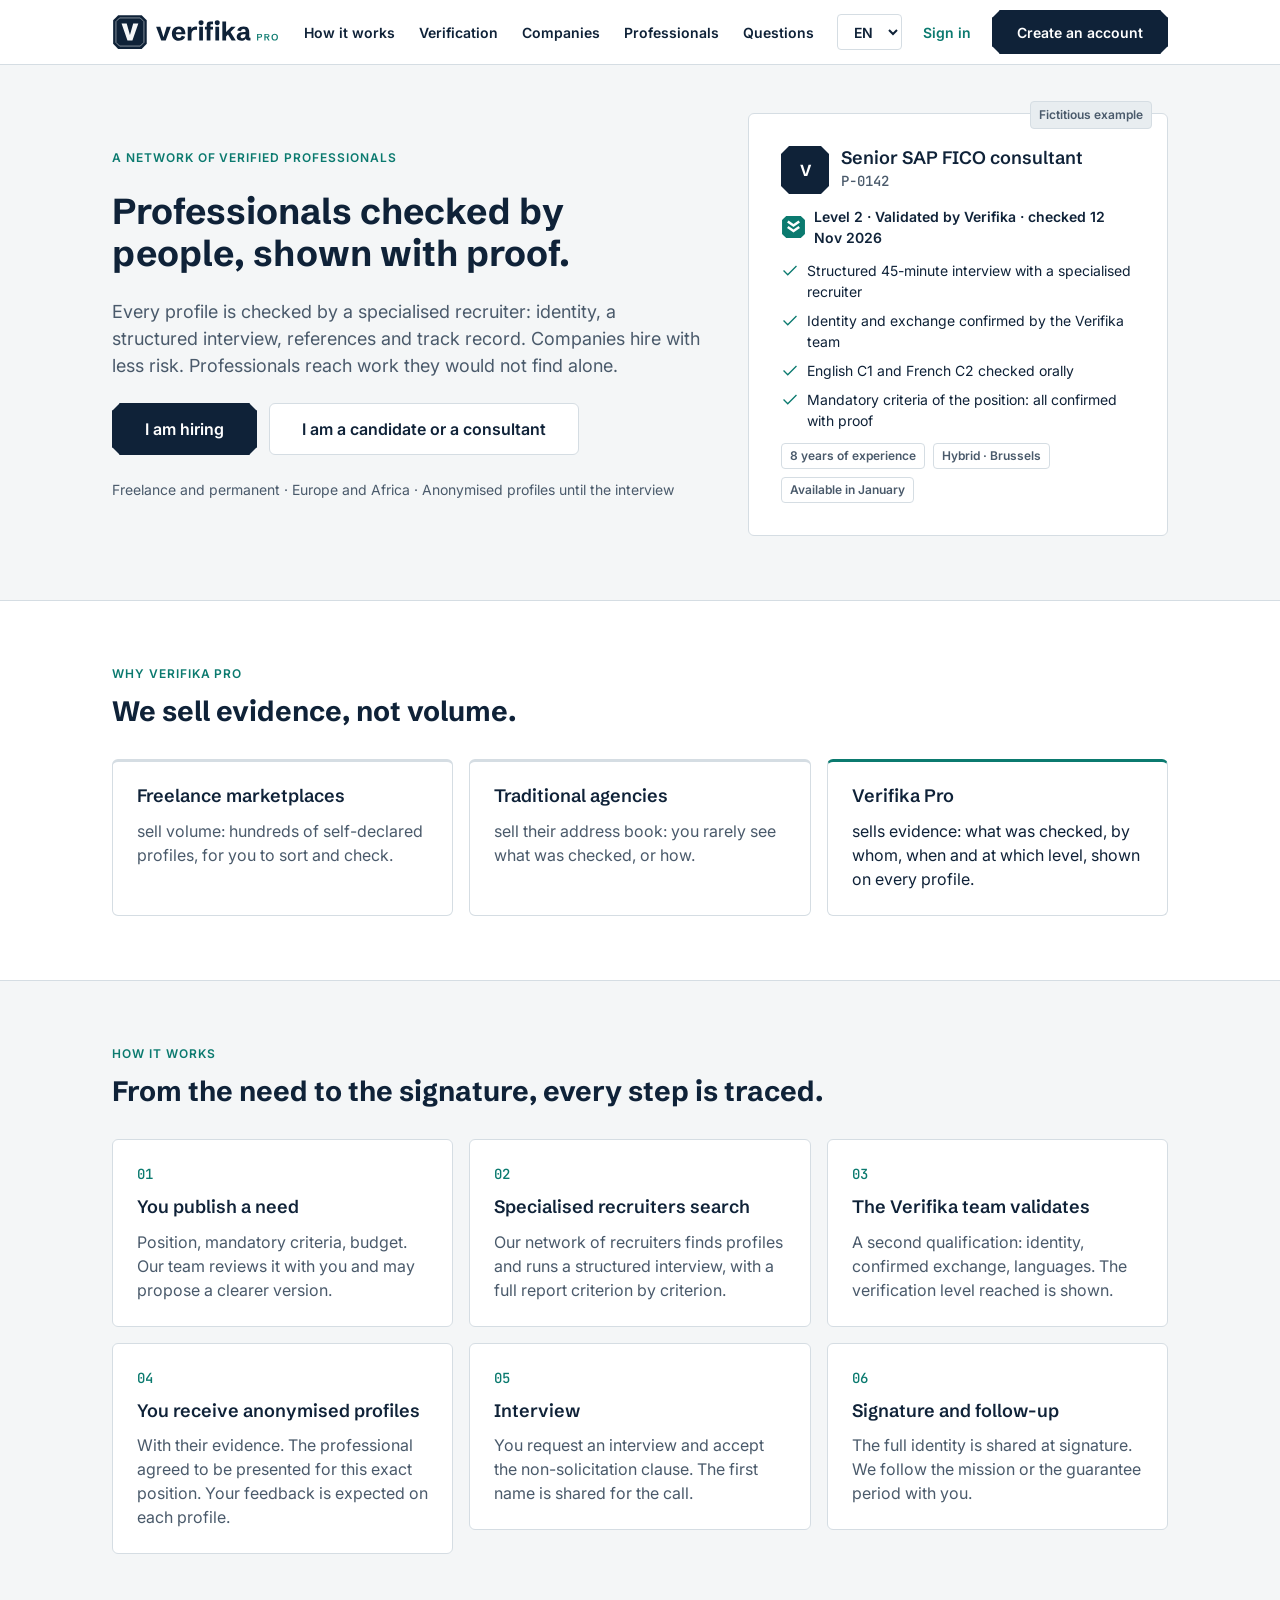
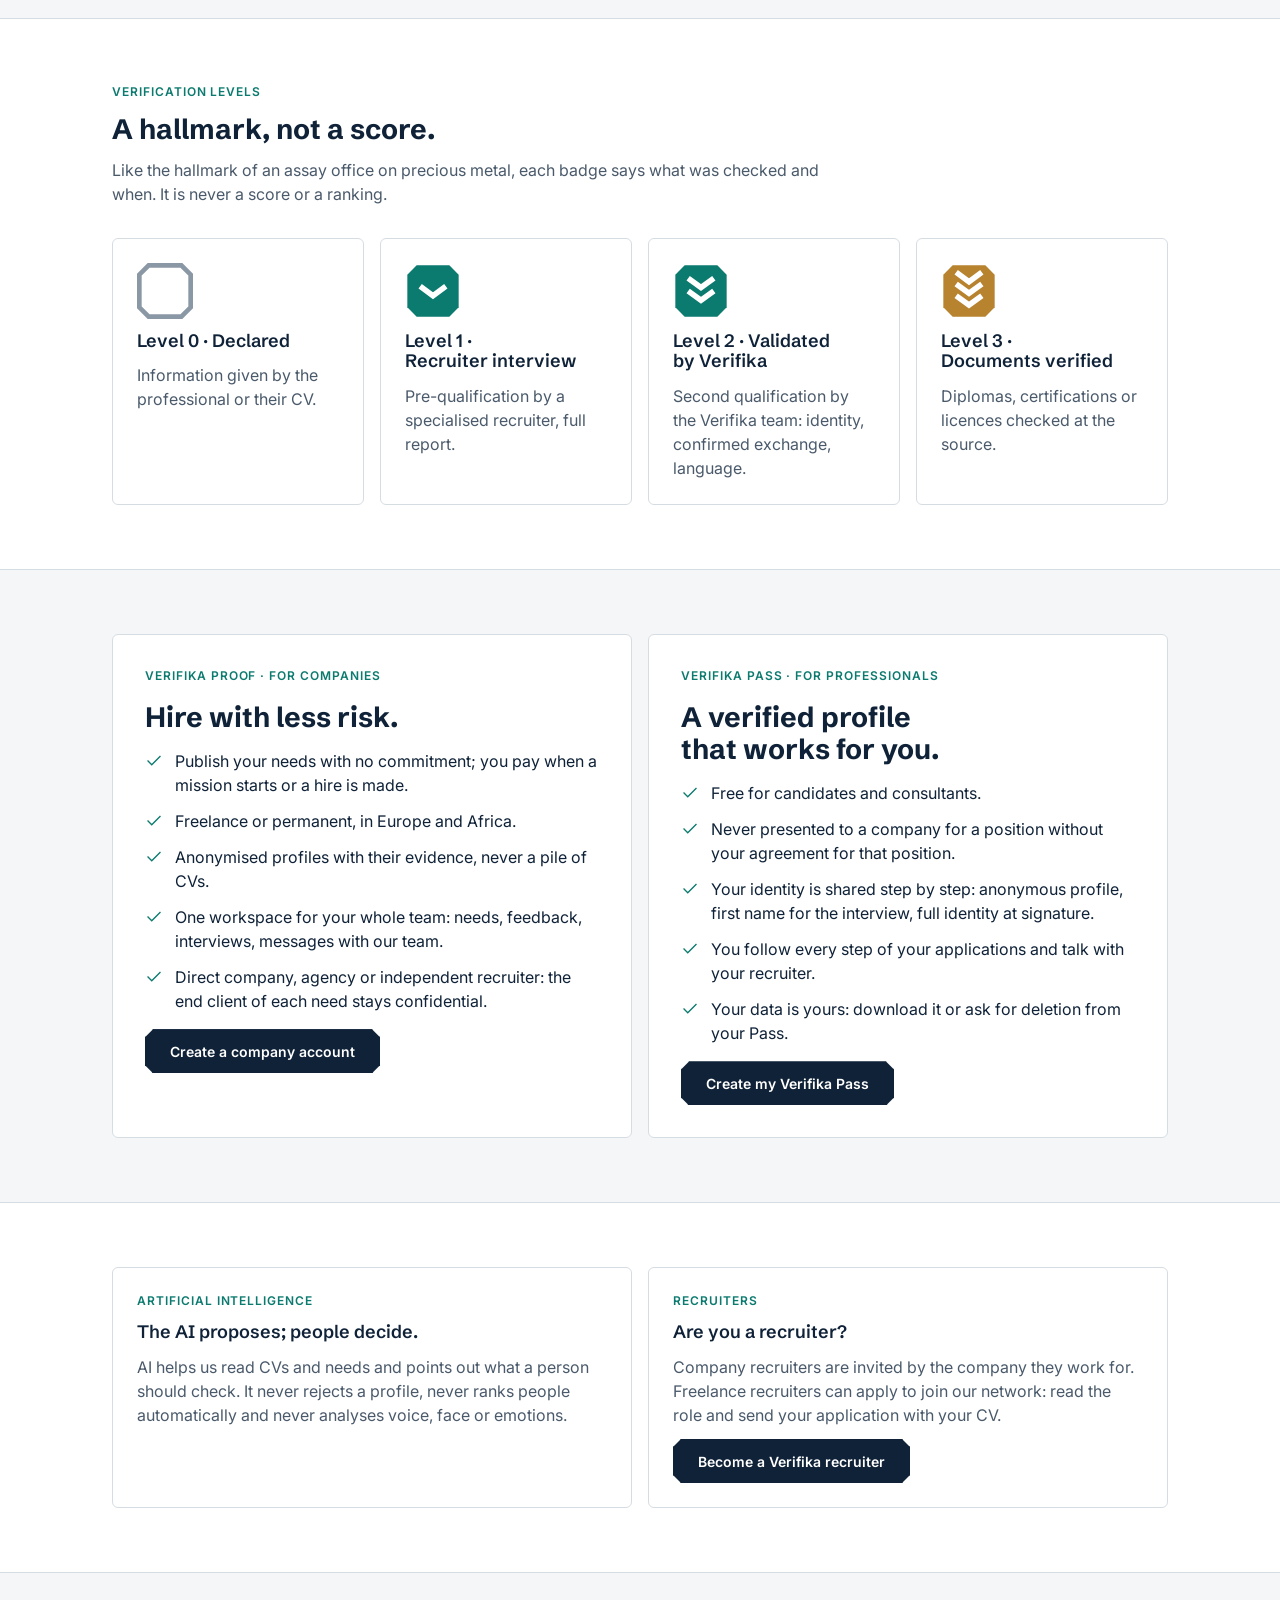
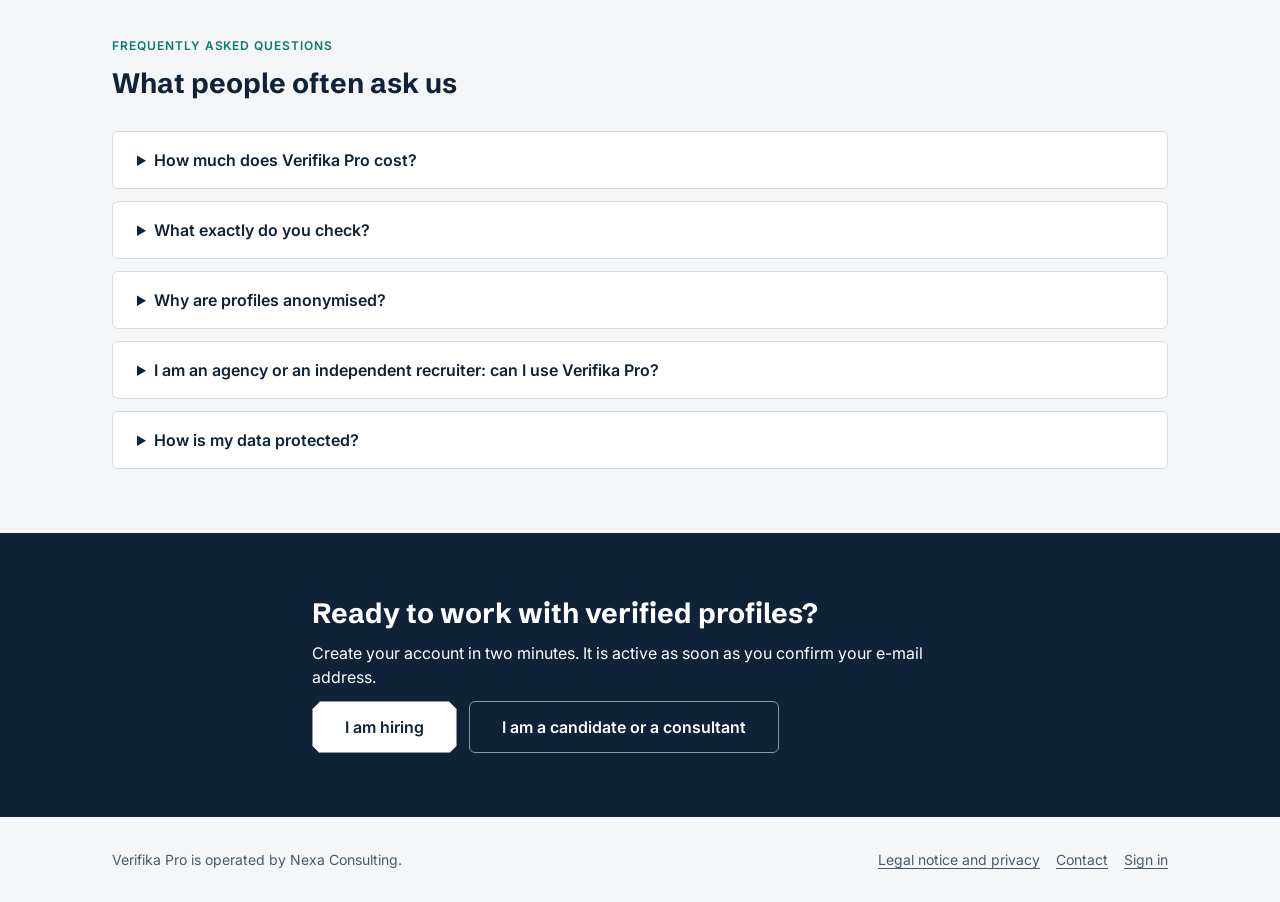
==== commit df322b67: "Publish site 2026-11-15T14:51Z" ====
--- a/index.html
+++ b/index.html
@@ -161,8 +161,8 @@
       <div class="card">
         <span class="eyebrow" data-i18n="rec.eyebrow">Recruiters</span>
         <h3 data-i18n="rec.title">Are you a recruiter?</h3>
-        <p class="muted" data-i18n="rec.text">Recruiters join Verifika Pro by invitation: from the company they work for, or from Verifika for our network of freelance recruiters. Write to us to learn more.</p>
-        <p><a href="mailto:verifika@nexa-consult.com" data-i18n="rec.cta">verifika@nexa-consult.com</a></p>
+        <p class="muted" data-i18n="rec.text">Company recruiters are invited by the company they work for. Freelance recruiters can apply to join our network: read the role and send your application with your CV.</p>
+        <div class="btn-row"><a class="btn btn-primary" href="app/?page=apply" data-i18n="rec.cta">Become a Verifika recruiter</a></div>
       </div>
     </div>
   </section>
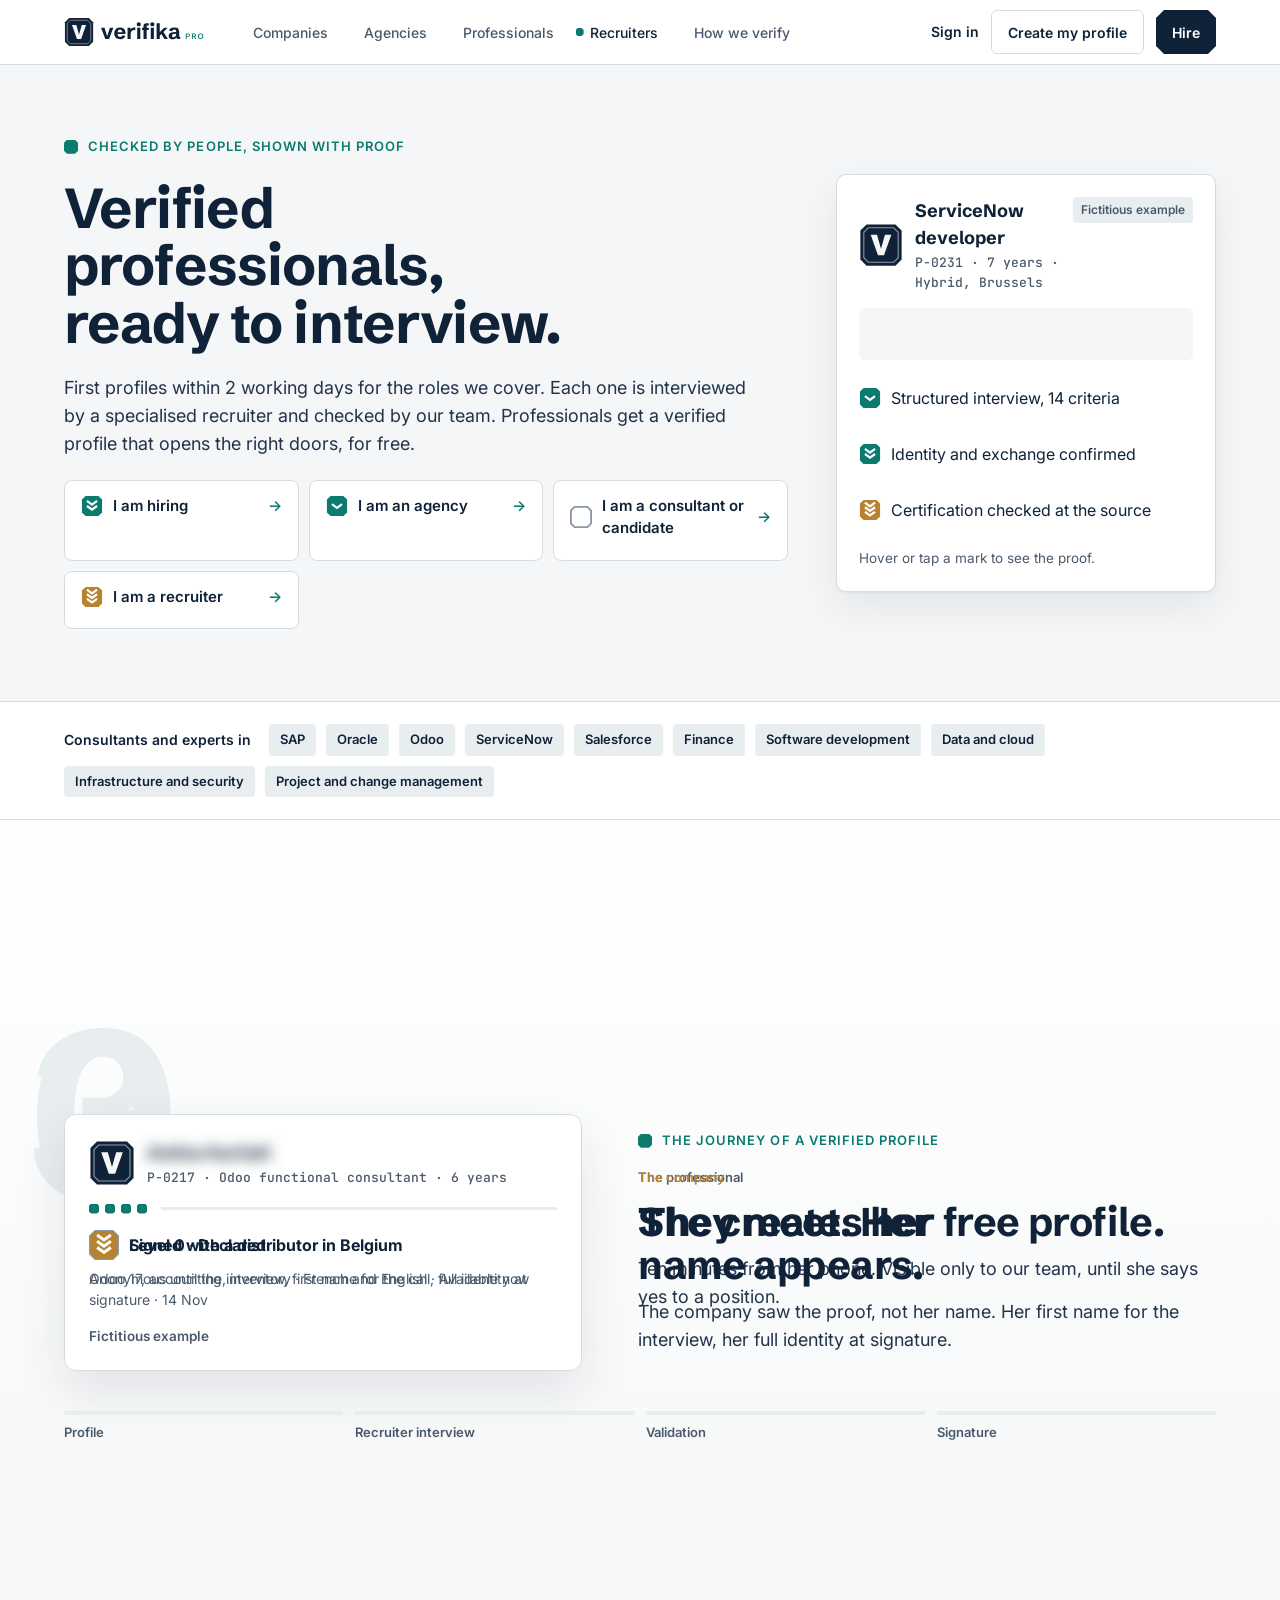
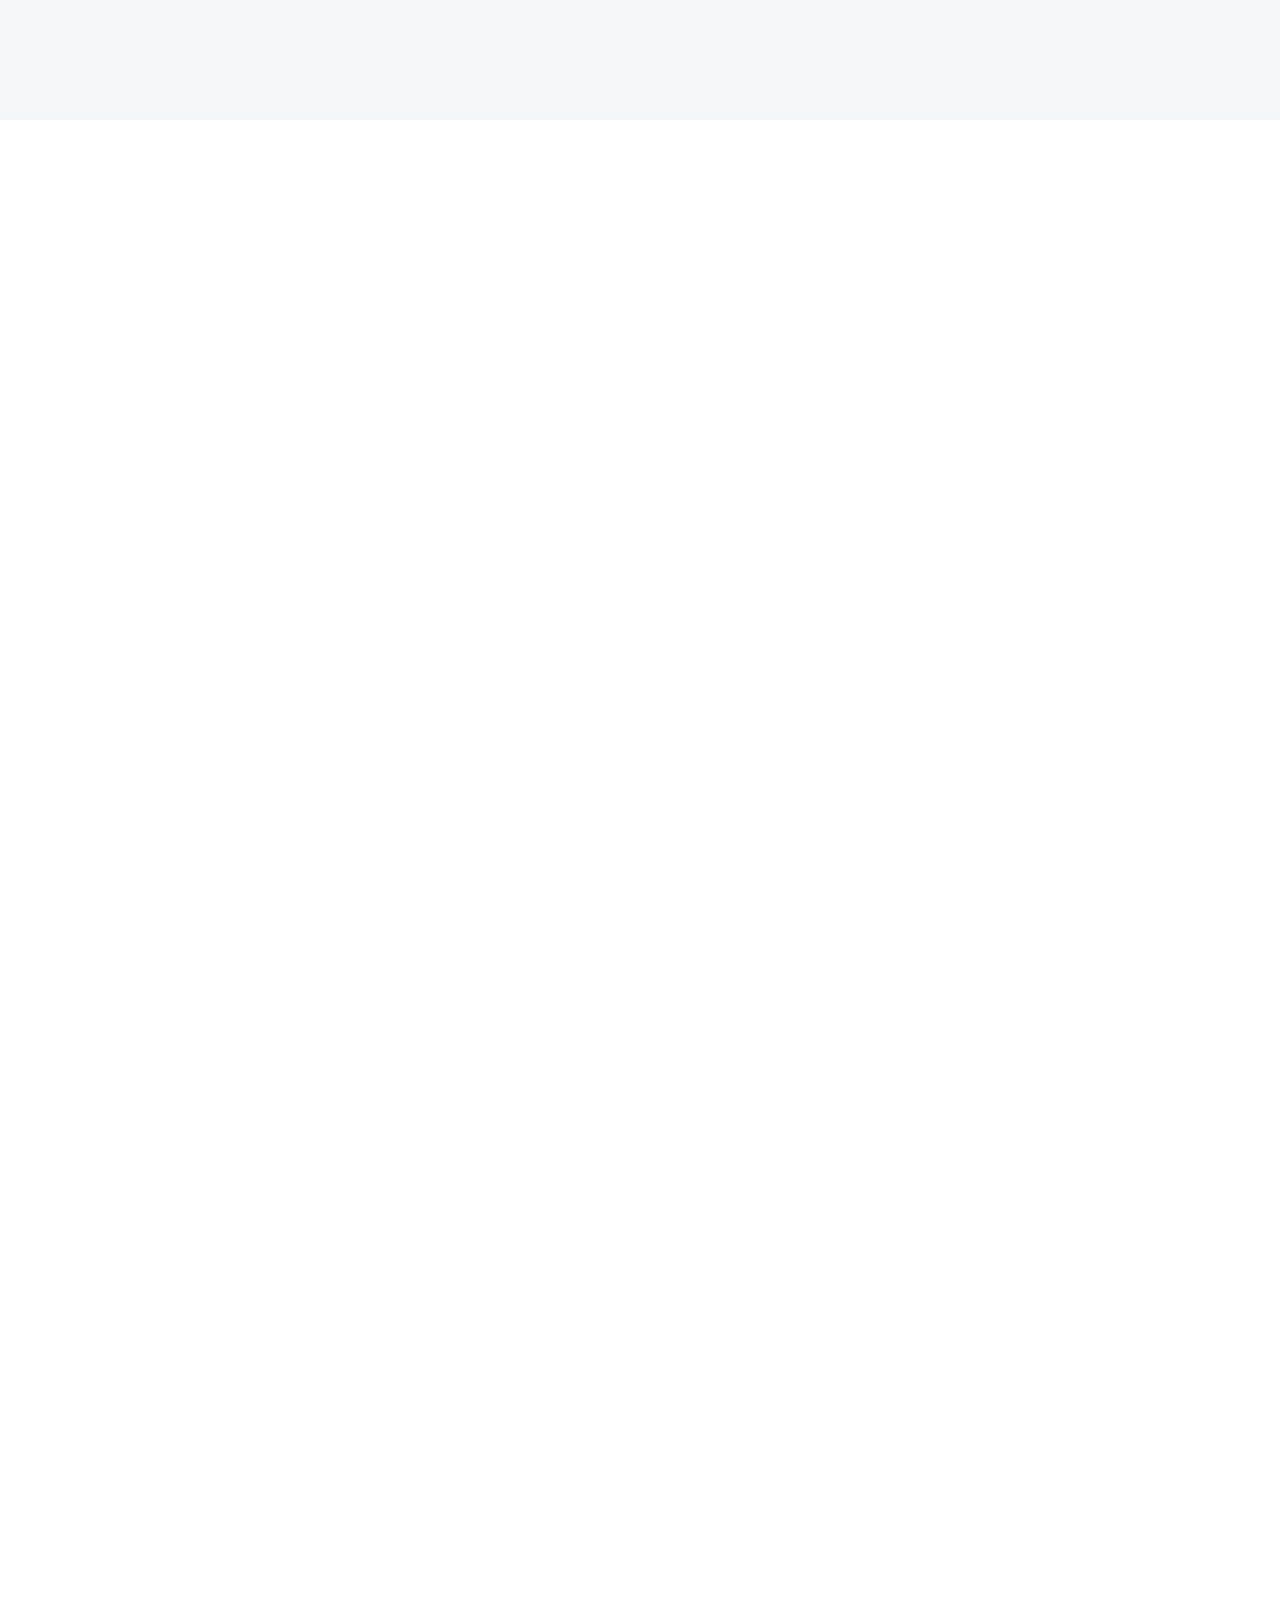
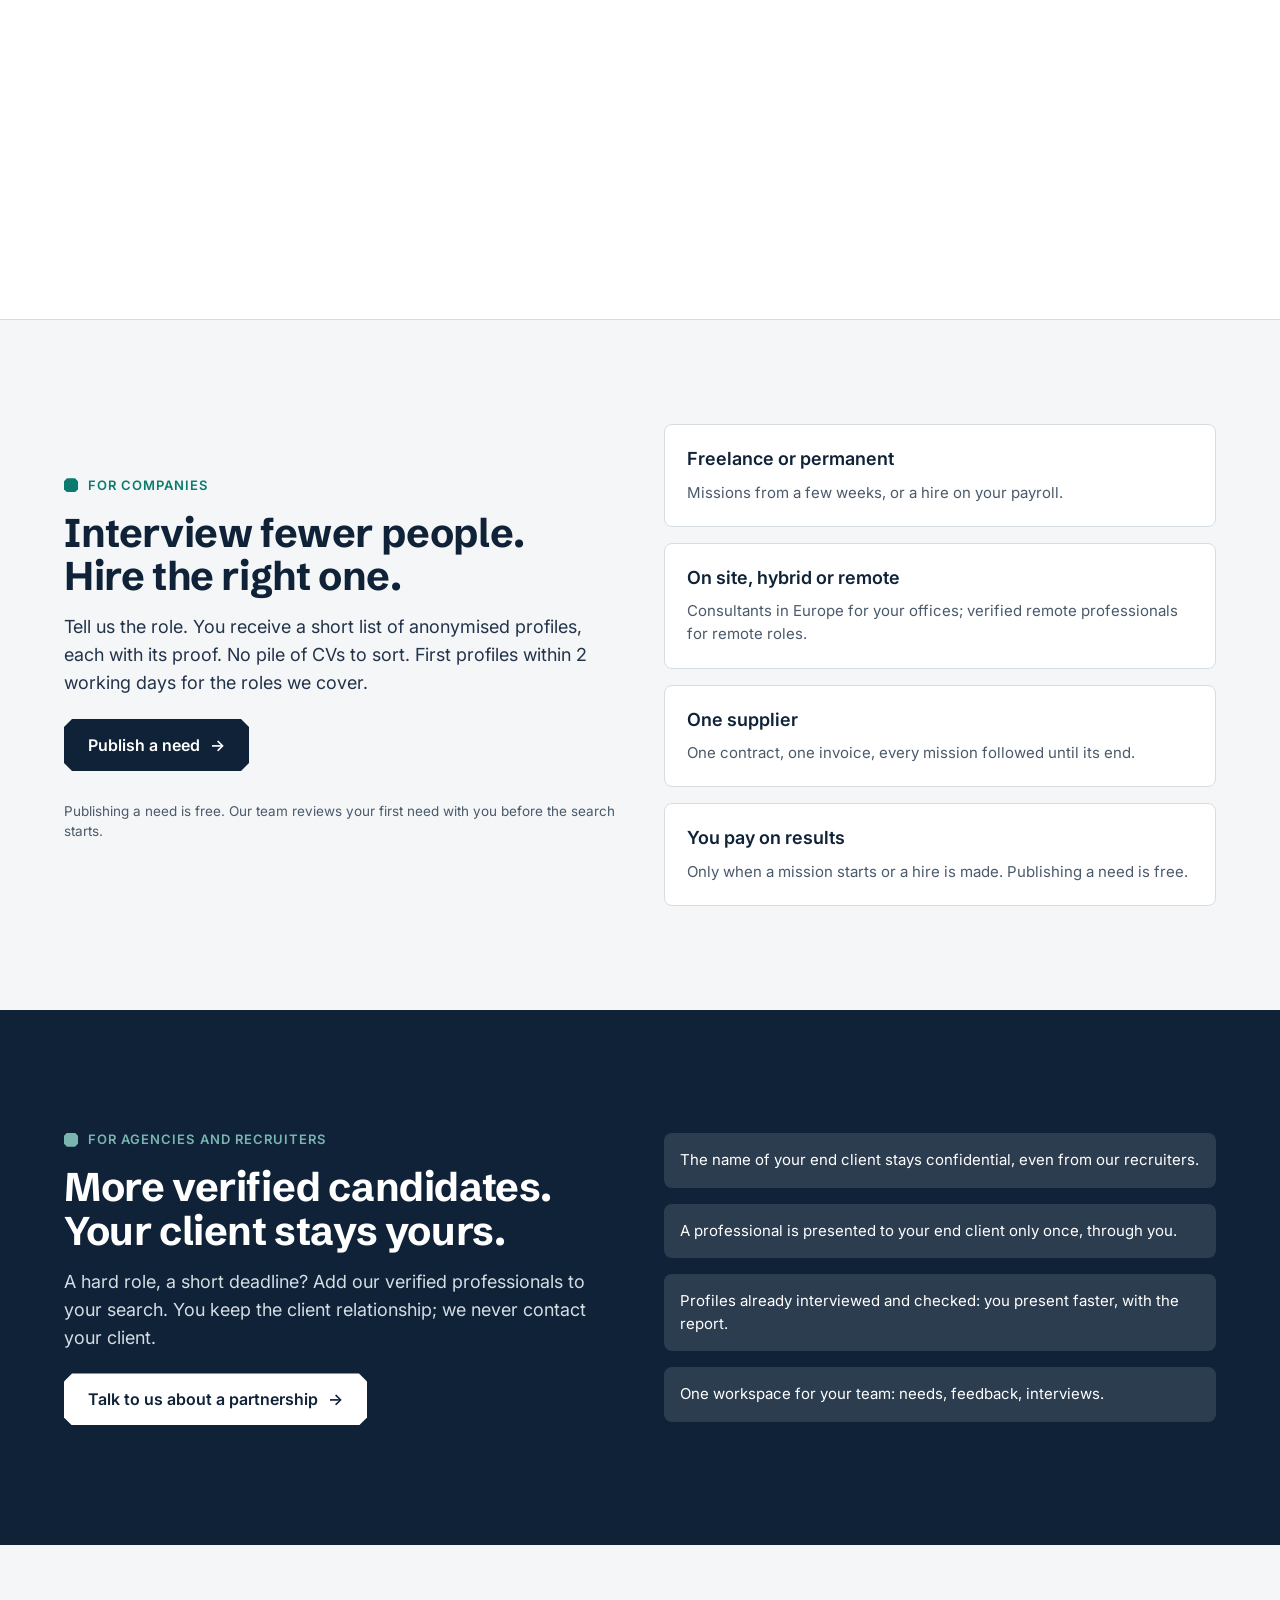
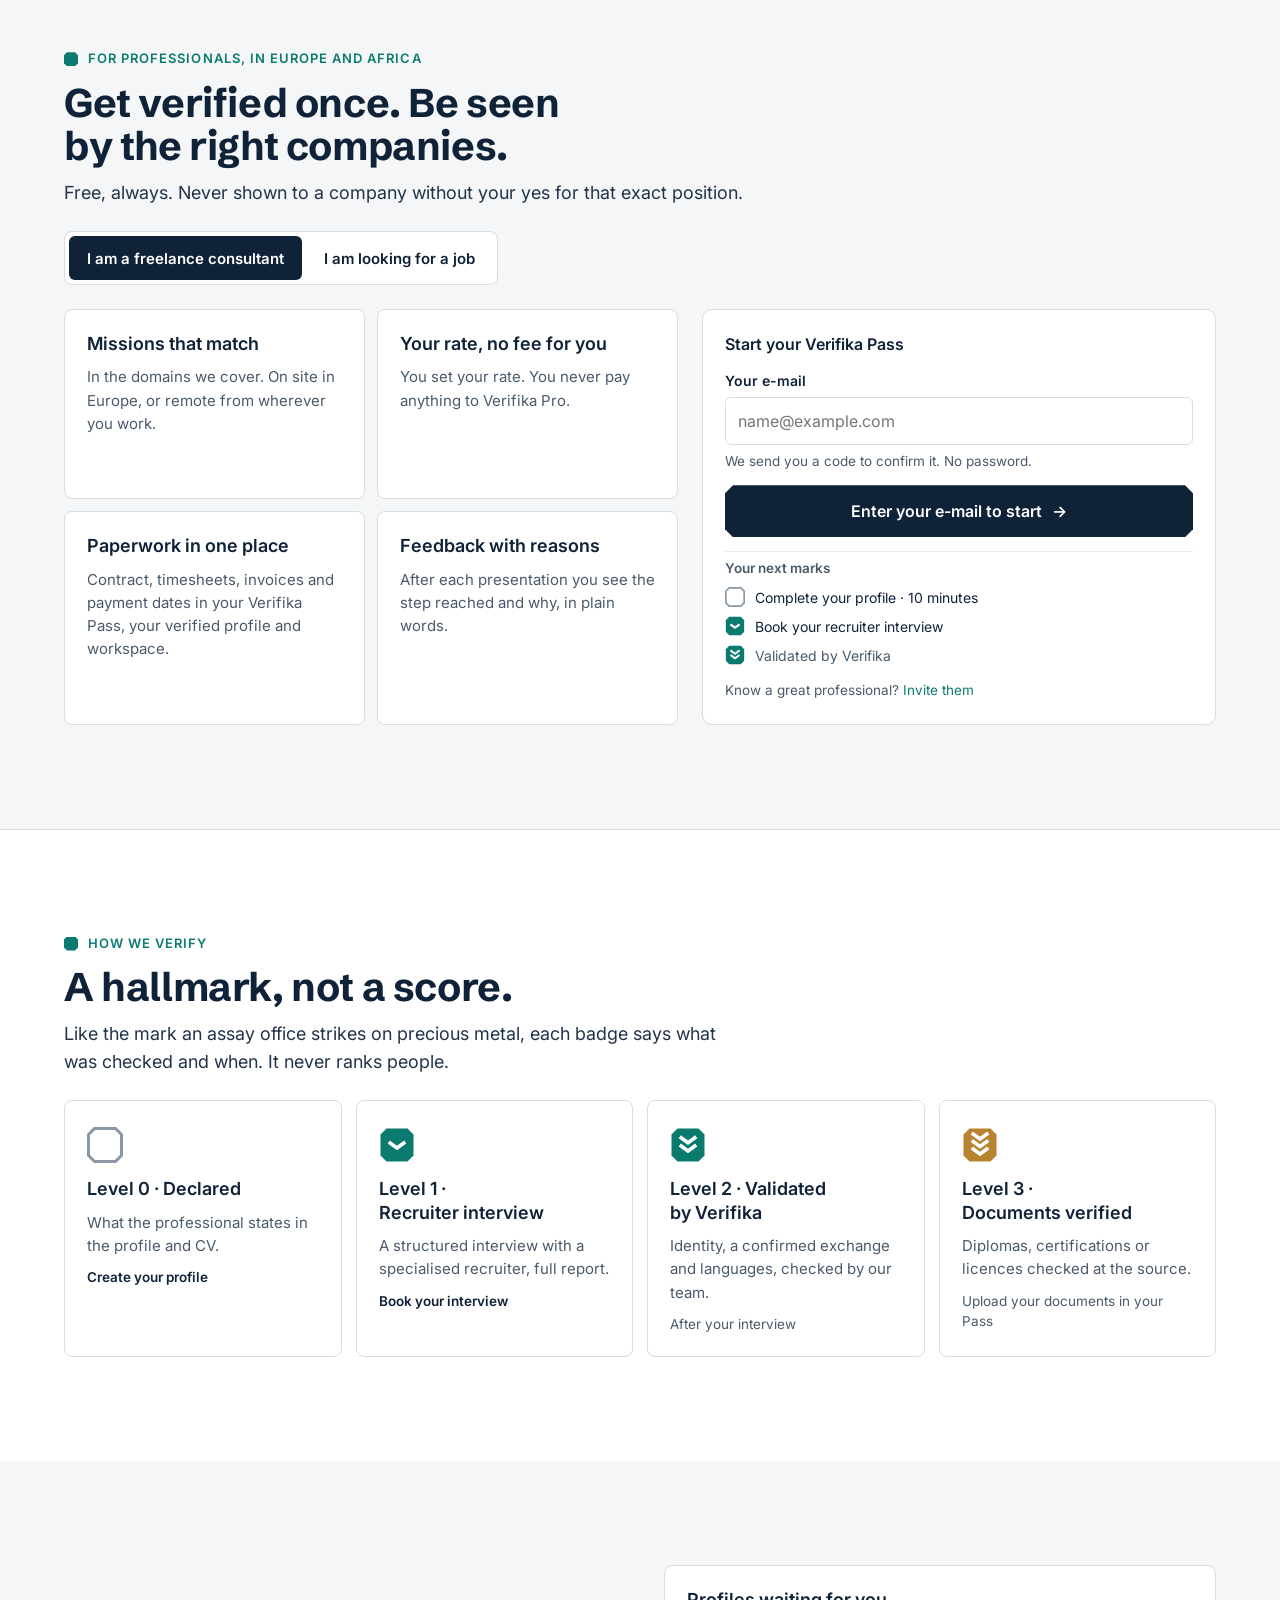
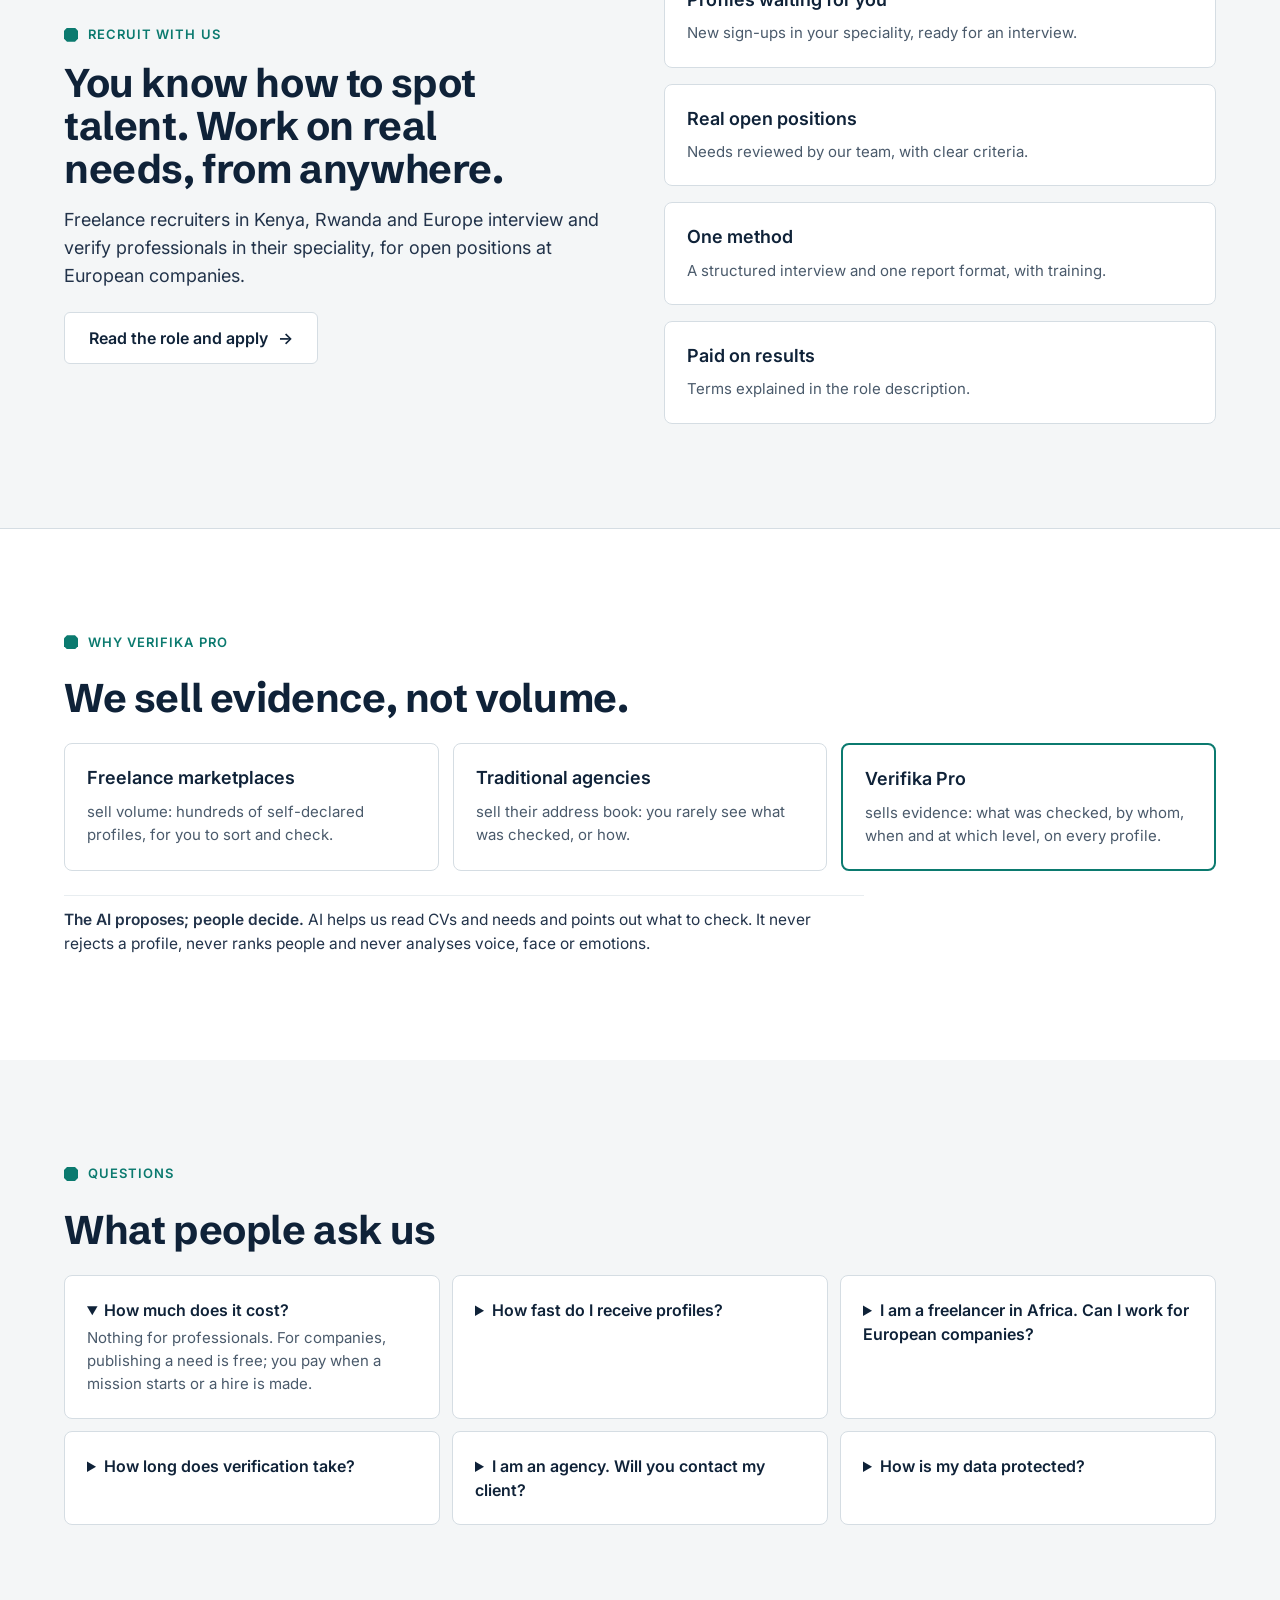
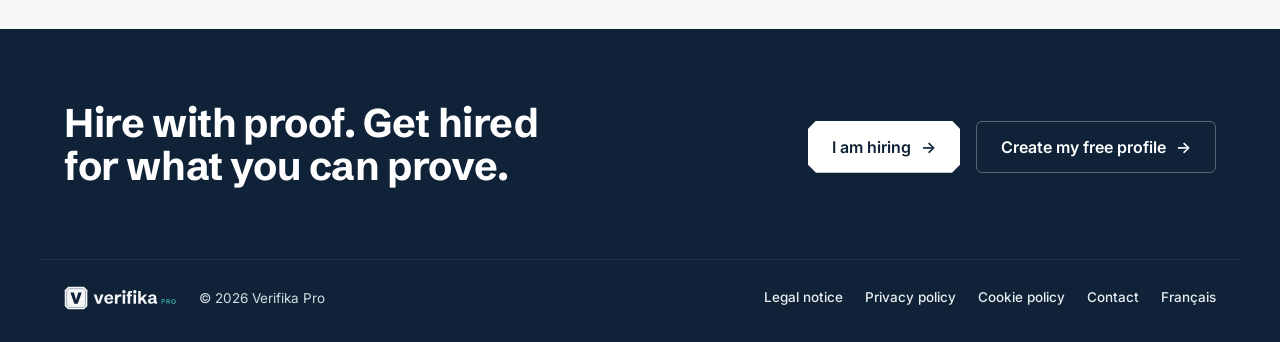
==== commit 3be23691: "Publish site 2026-11-15T17:38Z" ====
--- a/index.html
+++ b/index.html
@@ -3,203 +3,343 @@
 <head>
 <meta charset="utf-8">
 <meta name="viewport" content="width=device-width, initial-scale=1, viewport-fit=cover">
-<!-- Not indexed until the public launch is decided (trademark clearance first, BRAND.md §10; D-68). Remove this line at launch. -->
 <meta name="robots" content="noindex, nofollow">
-<title>Verifika Pro – verified professionals, shown with proof</title>
-<meta name="description" content="Verifika Pro connects companies with professionals checked by specialised recruiters: identity, structured interview, references and track record.">
-<link rel="icon" href="assets/favicon.svg" type="image/svg+xml">
-<link rel="icon" href="assets/favicon-32.png" sizes="32x32" type="image/png">
-<link rel="apple-touch-icon" href="assets/apple-touch-icon-180.png">
+<title data-i18n="meta.title">Verifika Pro – verified professionals, ready to interview</title>
+<meta name="description" data-i18n-attr="content:meta.description" content="Profiles interviewed by a specialised recruiter and checked by our team, shown with proof. First profiles within 2 working days for the roles we cover. Free for professionals.">
+<link rel="canonical" href="https://verifika.pro/">
+<link rel="alternate" hreflang="en" href="https://verifika.pro/">
+<link rel="alternate" hreflang="fr" href="https://verifika.pro/fr/">
+<link rel="alternate" hreflang="x-default" href="https://verifika.pro/">
+<meta property="og:type" content="website">
+<meta property="og:site_name" content="Verifika Pro">
+<meta property="og:title" data-i18n-attr="content:meta.og_title" content="Verifika Pro – Checked by people, shown with proof">
+<meta property="og:description" data-i18n-attr="content:meta.description" content="Profiles interviewed by a specialised recruiter and checked by our team, shown with proof. First profiles within 2 working days for the roles we cover. Free for professionals.">
+<meta property="og:image" content="https://verifika.pro/assets/share.png">
+<meta property="og:image:width" content="1200">
+<meta property="og:image:height" content="630">
+<meta name="twitter:card" content="summary_large_image">
+<meta name="twitter:image" content="https://verifika.pro/assets/share.png">
+<link rel="icon" href="/assets/favicon.svg" type="image/svg+xml">
+<link rel="apple-touch-icon" href="/assets/apple-touch-icon-180.png">
 <link rel="preconnect" href="https://fonts.googleapis.com">
 <link rel="preconnect" href="https://fonts.gstatic.com" crossorigin>
 <link rel="stylesheet" href="https://fonts.googleapis.com/css2?family=Schibsted+Grotesk:wght@600;700&family=Inter:wght@400;500;600&family=JetBrains+Mono:wght@500&display=swap&subset=latin">
-<link rel="stylesheet" href="assets/tokens.css">
-<link rel="stylesheet" href="assets/site.css">
+<link rel="stylesheet" href="/assets/tokens.css">
+<link rel="stylesheet" href="/assets/site.css">
+<script src="/assets/site-config.js"></script>
+<script type="application/ld+json">{"@context":"https://schema.org","@type":"Organization","name":"Verifika Pro","url":"https://verifika.pro/","logo":"https://verifika.pro/assets/verifika-symbol.svg"}</script>
+<script type="application/ld+json">{"@context":"https://schema.org","@type":"FAQPage","inLanguage":"en","mainEntity":[{"@type":"Question","name":"How much does it cost?","acceptedAnswer":{"@type":"Answer","text":"Nothing for professionals. For companies, publishing a need is free; you pay when a mission starts or a hire is made."}},{"@type":"Question","name":"How fast do I receive profiles?","acceptedAnswer":{"@type":"Answer","text":"First profiles within 2 working days for the roles we cover. Your feedback on each profile makes the next ones fit better."}},{"@type":"Question","name":"I am a freelancer in Africa. Can I work for European companies?","acceptedAnswer":{"@type":"Answer","text":"Yes, for remote roles that match your time zone and languages. Verification is what makes the difference."}},{"@type":"Question","name":"How long does verification take?","acceptedAnswer":{"@type":"Answer","text":"Profiles that match open positions are interviewed first; others as soon as a recruiter of the field is available."}},{"@type":"Question","name":"I am an agency. Will you contact my client?","acceptedAnswer":{"@type":"Answer","text":"Never. Your end client stays confidential, and a professional is presented to it only once, through you."}},{"@type":"Question","name":"How is my data protected?","acceptedAnswer":{"@type":"Answer","text":"Single-use sign-in codes, access by role, every action logged. Download your data or ask for deletion at any time."}}]}</script>
 </head>
-<body>
-<a class="sr-only" href="#main" data-i18n="skip">Skip to content</a>
+<body class="landing">
+<a class="skip" href="#main" data-i18n="skip">Skip to content</a>
+
+<nav class="rail" aria-label="Chapters" data-i18n-attr="aria-label:rail.label">
+  <a class="r1" href="#proof"><span class="n"></span><span data-i18n="rail.proof">Proof</span></a>
+  <a class="r2" href="#journey"><span class="n"></span><span data-i18n="rail.journey">Journey</span></a>
+  <a class="r3" href="#companies"><span class="n"></span><span data-i18n="rail.companies">Companies</span></a>
+  <a class="r4" href="#agencies"><span class="n"></span><span data-i18n="rail.agencies">Agencies</span></a>
+  <a class="r5" href="#professionals"><span class="n"></span><span data-i18n="rail.pros">Professionals</span></a>
+  <a class="r6" href="#verification"><span class="n"></span><span data-i18n="rail.verification">Verification</span></a>
+  <a class="r7" href="#recruiters"><span class="n"></span><span data-i18n="rail.recruiters">Recruiters</span></a>
+</nav>
+
 <header class="top">
-  <div class="wrap top-bar">
+  <div class="w top-bar">
     <a class="brand" href="./" aria-label="Verifika Pro">
-      <img class="logo-light" src="assets/verifika-pro-horizontal.svg" alt="Verifika Pro" width="168" height="36">
-      <img class="logo-dark" src="assets/verifika-pro-horizontal-reverse.svg" alt="Verifika Pro" width="168" height="36">
+      <img class="logo-light" src="/assets/verifika-pro-horizontal.svg" alt="Verifika Pro" width="140" height="30">
+      <img class="logo-dark" src="/assets/verifika-pro-horizontal-reverse.svg" alt="Verifika Pro" width="140" height="30">
     </a>
-    <nav class="menu" aria-label="Menu">
-      <a href="#how" data-i18n="nav.how">How it works</a>
-      <a href="#levels" data-i18n="nav.levels">Verification</a>
-      <a href="#companies" data-i18n="nav.companies">Companies</a>
-      <a href="#professionals" data-i18n="nav.pros">Professionals</a>
-      <a href="#faq" data-i18n="nav.faq">Questions</a>
+    <nav class="main-nav" aria-label="Main" data-i18n-attr="aria-label:nav.label">
+      <a class="nv" href="#companies" data-i18n="nav.companies">Companies</a>
+      <a class="nv" href="#agencies" data-i18n="nav.agencies">Agencies</a>
+      <a class="nv" href="#professionals" data-i18n="nav.pros">Professionals</a>
+      <a class="nv" href="#recruiters" data-i18n="nav.recruiters">Recruiters</a>
+      <a class="nv" href="#verification" data-i18n="nav.verify">How we verify</a>
     </nav>
-    <div class="tools">
-      <select class="lang" id="lang" aria-label="Language / Langue"><option value="en">EN</option><option value="fr">FR</option></select>
-      <a class="btn btn-quiet" href="app/" data-i18n="nav.login">Sign in</a>
-      <a class="btn btn-primary" href="app/?page=join" data-i18n="nav.join">Create an account</a>
+    <div class="top-actions">
+      <a class="ul top-signin" href="/app/" data-portal="login" data-i18n="nav.signin">Sign in</a>
+      <a class="btn btn-s btn-sm" href="#professionals" data-cta="professional:header" data-i18n="nav.profile">Create my profile</a>
+      <a class="btn btn-p btn-sm" href="#companies" data-cta="company:header" data-i18n="nav.hire">Hire</a>
     </div>
   </div>
 </header>
 
-<main id="main">
-  <section class="hero">
-    <div class="wrap hero-grid">
-      <div class="hero-copy">
-        <span class="eyebrow" data-i18n="hero.eyebrow">A network of verified professionals</span>
-        <h1 data-i18n="hero.title">Professionals checked by people, shown with proof.</h1>
-        <p class="lead" data-i18n="hero.lead">Every profile is checked by a specialised recruiter: identity, a structured interview, references and track record. Companies hire with less risk. Professionals reach work they would not find alone.</p>
-        <div class="btn-row">
-          <a class="btn btn-primary btn-lg" href="app/?page=join&amp;kind=company" data-i18n="hero.cta_company">I am hiring</a>
-          <a class="btn btn-lg" href="app/?page=join&amp;kind=person" data-i18n="hero.cta_person">I am a candidate or a consultant</a>
-        </div>
-        <p class="note" data-i18n="hero.note">Freelance and permanent · Europe and Africa · Anonymised profiles until the interview</p>
-      </div>
-      <div class="sample">
-        <span class="sample-tag" data-i18n="sample.tag">Fictitious example</span>
-        <article class="card card-lg" aria-label="Example of a verified profile">
-          <div class="profile-head">
-            <div class="avatar" aria-hidden="true">V</div>
-            <div>
-              <h3 data-i18n="sample.title">Senior SAP FICO consultant</h3>
-              <span class="ref">P-0142</span>
+<main id="main" class="wrapall">
+  <section id="proof" class="w hero">
+    <div class="hero-text">
+      <span class="eb"><span class="mk"></span><span data-i18n="hero.eyebrow">Checked by people, shown with proof</span></span>
+      <h1 class="h1" data-i18n="hero.title">Verified professionals, ready to interview.</h1>
+      <p class="lead"><span data-cfg-text="promise">First profiles within 2 working days for the roles we cover.</span> <span data-i18n="hero.lead">Each one is interviewed by a specialised recruiter and checked by our team. Professionals get a verified profile that opens the right doors, for free.</span></p>
+      <div class="tiles">
+        <a class="tile" href="#companies" data-tile="company"><span class="tt"><img src="/assets/badge-level-2.svg" alt="" width="22" height="22"><span data-i18n="tile.company">I am hiring</span><span class="ar" aria-hidden="true">→</span></span><span class="pr" data-i18n="tile.company_p">Short lists in 2 working days. Pay on results.</span></a>
+        <a class="tile" href="#agencies" data-tile="agency"><span class="tt"><img src="/assets/badge-level-1.svg" alt="" width="22" height="22"><span data-i18n="tile.agency">I am an agency</span><span class="ar" aria-hidden="true">→</span></span><span class="pr" data-i18n="tile.agency_p">More verified candidates. Your client stays yours.</span></a>
+        <a class="tile" href="#professionals" data-tile="professional"><span class="tt"><img src="/assets/badge-level-0.svg" alt="" width="22" height="22"><span data-i18n="tile.pro">I am a consultant or candidate</span><span class="ar" aria-hidden="true">→</span></span><span class="pr" data-i18n="tile.pro_p">Free verified profile. You say yes to each position.</span></a>
+        <a class="tile" href="#recruiters" data-tile="recruiter"><span class="tt"><img src="/assets/badge-level-3.svg" alt="" width="22" height="22"><span data-i18n="tile.recruiter">I am a recruiter</span><span class="ar" aria-hidden="true">→</span></span><span class="pr" data-i18n="tile.recruiter_p">Interview professionals in your speciality.</span></a>
+      </div>
+    </div>
+    <aside class="herocard" aria-label="Fictitious example of a verified profile" data-i18n-attr="aria-label:hero.card_label">
+      <div class="hc-head">
+        <div class="hc-who">
+          <img src="/assets/verifika-symbol.svg" alt="" width="44" height="44">
+          <div class="hc-id">
+            <span class="hc-name" data-i18n="hero.card_title">ServiceNow developer</span>
+            <span class="mono muted" data-i18n="hero.card_meta">P-0231 · 7 years · Hybrid, Brussels</span>
+          </div>
+        </div>
+        <span class="tag" data-i18n="fictitious">Fictitious example</span>
+      </div>
+      <div class="hc-levels">
+        <div class="lv lv1"><img src="/assets/badge-level-0.svg" alt="" width="28" height="28"><span data-i18n="level.0">Level 0 · Declared</span></div>
+        <div class="lv lv2"><img src="/assets/badge-level-1.svg" alt="" width="28" height="28"><span data-i18n="level.1">Level 1 · Recruiter interview</span></div>
+        <div class="lv lv3"><img src="/assets/badge-level-2.svg" alt="" width="28" height="28"><span data-i18n="level.2">Level 2 · Validated by Verifika</span></div>
+        <div class="lv lv4"><img src="/assets/badge-level-3.svg" alt="" width="28" height="28"><span data-i18n="level.3">Level 3 · Documents verified</span></div>
+      </div>
+      <ul class="hc-marks">
+        <li><button type="button" class="bdg" aria-describedby="tip1" data-level="1"><img src="/assets/badge-level-1.svg" alt="" width="22" height="22"><span data-i18n="hero.m1">Structured interview, 14 criteria</span><span class="tip" id="tip1" role="tooltip"><b data-i18n="proof.what">What was checked</b><span data-i18n="hero.m1_tip">ITSM and HR modules, scripting, two client projects, English C1. Report with proof for each criterion.</span><span class="tm" data-i18n="hero.m1_by">By a ServiceNow recruiter · 5 Nov 2026</span></span></button></li>
+        <li><button type="button" class="bdg" aria-describedby="tip2" data-level="2"><img src="/assets/badge-level-2.svg" alt="" width="22" height="22"><span data-i18n="hero.m2">Identity and exchange confirmed</span><span class="tip" id="tip2" role="tooltip"><b data-i18n="proof.what">What was checked</b><span data-i18n="hero.m2_tip">Identity document seen, video exchange with the Verifika team, French C1.</span><span class="tm" data-i18n="hero.m2_by">By the Verifika team · 7 Nov 2026</span></span></button></li>
+        <li><button type="button" class="bdg" aria-describedby="tip3" data-level="3"><img src="/assets/badge-level-3.svg" alt="" width="22" height="22"><span data-i18n="hero.m3">Certification checked at the source</span><span class="tip" id="tip3" role="tooltip"><b data-i18n="proof.what">What was checked</b><span data-i18n="hero.m3_tip">ServiceNow Certified Application Developer, confirmed with the issuer.</span><span class="tm" data-i18n="hero.m3_by">By the Verifika team · 12 Nov 2026</span></span></button></li>
+      </ul>
+      <span class="small muted" data-i18n="hero.hint">Hover or tap a mark to see the proof.</span>
+    </aside>
+  </section>
+
+  <section class="band" aria-labelledby="domains-title">
+    <div class="w band-in">
+      <span class="band-title" id="domains-title" data-i18n="domains.title">Consultants and experts in</span>
+      <span class="domains" id="domains"><span class="chip">SAP</span><span class="chip">Oracle</span><span class="chip">Odoo</span><span class="chip">ServiceNow</span><span class="chip">Salesforce</span><span class="chip">Finance</span><span class="chip">Software development</span><span class="chip">Data and cloud</span><span class="chip">Infrastructure and security</span><span class="chip">Project and change management</span></span>
+    </div>
+  </section>
+
+  <section id="journey" class="journey">
+    <div class="pin">
+      <div class="w journey-in">
+        <div class="journey-card">
+          <div class="bignum" aria-hidden="true"><span class="bn bn1 x1">0</span><span class="bn bn2 x2">1</span><span class="bn bn3 x3">2</span><span class="bn bn4 x4">3</span></div>
+          <div class="storycard">
+            <div class="hc-who">
+              <img src="/assets/verifika-symbol.svg" alt="" width="46" height="46">
+              <div class="hc-id">
+                <span class="hc-name blur">Amina Kariuki</span>
+                <span class="mono muted" data-i18n="story.meta">P-0217 · Odoo functional consultant · 6 years</span>
+              </div>
             </div>
+            <div class="dots" aria-hidden="true"><span class="dot"></span><span class="dot d2"></span><span class="dot d3"></span><span class="dot d4"></span><span class="track"><span class="bar"></span></span></div>
+            <div class="card-states">
+              <div class="cs cs1 x1"><div class="cs-h"><img src="/assets/badge-level-0.svg" alt="" width="30" height="30"><b data-i18n="level.0">Level 0 · Declared</b></div><span class="muted" data-i18n="story.c1">Odoo 17, accounting, inventory · French and English · Available now</span></div>
+              <div class="cs cs2 x2"><div class="cs-h"><img src="/assets/badge-level-1.svg" alt="" width="30" height="30"><b data-i18n="level.1">Level 1 · Recruiter interview</b></div><span class="muted" data-i18n="story.c2">45-minute structured interview · 12 criteria, report with proof · 5 Nov</span></div>
+              <div class="cs cs3 x3"><div class="cs-h"><img src="/assets/badge-level-2.svg" alt="" width="30" height="30"><b data-i18n="level.2">Level 2 · Validated by Verifika</b></div><span class="muted" data-i18n="story.c3">Identity, confirmed exchange, French C2 · 7 Nov</span></div>
+              <div class="cs cs4 x4"><div class="cs-h"><img src="/assets/badge-level-3.svg" alt="" width="30" height="30"><b data-i18n="story.c4_h">Signed with a distributor in Belgium</b></div><span class="muted" data-i18n="story.c4">Anonymous until the interview, first name for the call, full identity at signature · 14 Nov</span></div>
+            </div>
+            <span class="small strong muted" data-i18n="fictitious">Fictitious example</span>
           </div>
-          <div class="level"><img src="assets/badge-level-2.svg" alt="" width="28" height="28"><span data-i18n="sample.level">Level 2 · Validated by Verifika · checked 12 Nov 2026</span></div>
-          <ul class="checks">
-            <li><svg class="icon" viewBox="0 0 24 24" aria-hidden="true"><path d="M20 6 9 17l-5-5"/></svg><span data-i18n="sample.c1">Structured 45-minute interview with a specialised recruiter</span></li>
-            <li><svg class="icon" viewBox="0 0 24 24" aria-hidden="true"><path d="M20 6 9 17l-5-5"/></svg><span data-i18n="sample.c2">Identity and exchange confirmed by the Verifika team</span></li>
-            <li><svg class="icon" viewBox="0 0 24 24" aria-hidden="true"><path d="M20 6 9 17l-5-5"/></svg><span data-i18n="sample.c3">English C1 and French C2 checked orally</span></li>
-            <li><svg class="icon" viewBox="0 0 24 24" aria-hidden="true"><path d="M20 6 9 17l-5-5"/></svg><span data-i18n="sample.c4">Mandatory criteria of the position: all confirmed with proof</span></li>
-          </ul>
-          <div class="chips"><span class="chip" data-i18n="sample.k1">8 years of experience</span><span class="chip" data-i18n="sample.k2">Hybrid · Brussels</span><span class="chip" data-i18n="sample.k3">Available in January</span></div>
-        </article>
-      </div>
-    </div>
-  </section>
-
-  <section class="band compare">
-    <div class="wrap">
-      <div class="section-head">
-        <span class="eyebrow" data-i18n="why.eyebrow">Why Verifika Pro</span>
-        <h2 data-i18n="why.title">We sell evidence, not volume.</h2>
-      </div>
-      <div class="grid grid-3">
-        <div class="card"><h3 data-i18n="why.m.title">Freelance marketplaces</h3><p class="muted" data-i18n="why.m.text">sell volume: hundreds of self-declared profiles, for you to sort and check.</p></div>
-        <div class="card"><h3 data-i18n="why.a.title">Traditional agencies</h3><p class="muted" data-i18n="why.a.text">sell their address book: you rarely see what was checked, or how.</p></div>
-        <div class="card is-us"><h3 data-i18n="why.v.title">Verifika Pro</h3><p data-i18n="why.v.text">sells evidence: what was checked, by whom, when and at which level, shown on every profile.</p></div>
-      </div>
-    </div>
-  </section>
-
-  <section id="how">
-    <div class="wrap">
-      <div class="section-head">
-        <span class="eyebrow" data-i18n="how.eyebrow">How it works</span>
-        <h2 data-i18n="how.title">From the need to the signature, every step is traced.</h2>
-      </div>
-      <ol class="steps">
-        <li><div class="card"><h3 data-i18n="how.s1.title">You publish a need</h3><p class="muted" data-i18n="how.s1.text">Position, mandatory criteria, budget. Our team reviews it with you and may propose a clearer version.</p></div></li>
-        <li><div class="card"><h3 data-i18n="how.s2.title">Specialised recruiters search</h3><p class="muted" data-i18n="how.s2.text">Our network of recruiters finds profiles and runs a structured interview, with a full report criterion by criterion.</p></div></li>
-        <li><div class="card"><h3 data-i18n="how.s3.title">The Verifika team validates</h3><p class="muted" data-i18n="how.s3.text">A second qualification: identity, confirmed exchange, languages. The verification level reached is shown.</p></div></li>
-        <li><div class="card"><h3 data-i18n="how.s4.title">You receive anonymised profiles</h3><p class="muted" data-i18n="how.s4.text">With their evidence. The professional agreed to be presented for this exact position. Your feedback is expected on each profile.</p></div></li>
-        <li><div class="card"><h3 data-i18n="how.s5.title">Interview</h3><p class="muted" data-i18n="how.s5.text">You request an interview and accept the non-solicitation clause. The first name is shared for the call.</p></div></li>
-        <li><div class="card"><h3 data-i18n="how.s6.title">Signature and follow-up</h3><p class="muted" data-i18n="how.s6.text">The full identity is shared at signature. We follow the mission or the guarantee period with you.</p></div></li>
-      </ol>
-    </div>
-  </section>
-
-  <section id="levels" class="band levels">
-    <div class="wrap">
-      <div class="section-head">
-        <span class="eyebrow" data-i18n="levels.eyebrow">Verification levels</span>
-        <h2 data-i18n="levels.title">A hallmark, not a score.</h2>
-        <p class="muted" data-i18n="levels.intro">Like the hallmark of an assay office on precious metal, each badge says what was checked and when. It is never a score or a ranking.</p>
-      </div>
-      <div class="grid grid-4">
-        <div class="card"><img src="assets/badge-level-0.svg" alt="" width="56" height="56"><h3 data-i18n="levels.l0.title">Level 0 · Declared</h3><p class="muted" data-i18n="levels.l0.text">Information given by the professional or their CV.</p></div>
-        <div class="card"><img src="assets/badge-level-1.svg" alt="" width="56" height="56"><h3 data-i18n="levels.l1.title">Level 1 · Recruiter interview</h3><p class="muted" data-i18n="levels.l1.text">Pre-qualification by a specialised recruiter, full report.</p></div>
-        <div class="card"><img src="assets/badge-level-2.svg" alt="" width="56" height="56"><h3 data-i18n="levels.l2.title">Level 2 · Validated by Verifika</h3><p class="muted" data-i18n="levels.l2.text">Second qualification by the Verifika team: identity, confirmed exchange, language.</p></div>
-        <div class="card"><img src="assets/badge-level-3.svg" alt="" width="56" height="56"><h3 data-i18n="levels.l3.title">Level 3 · Documents verified</h3><p class="muted" data-i18n="levels.l3.text">Diplomas, certifications or licences checked at the source.</p></div>
-      </div>
-    </div>
-  </section>
-
-  <section>
-    <div class="wrap grid grid-2">
-      <article id="companies" class="card card-lg audience">
-        <span class="eyebrow" data-i18n="co.eyebrow">Verifika Proof · for companies</span>
-        <h2 data-i18n="co.title">Hire with less risk.</h2>
-        <ul class="ticks">
-          <li><svg class="icon" viewBox="0 0 24 24" aria-hidden="true"><path d="M20 6 9 17l-5-5"/></svg><span data-i18n="co.t1">Publish your needs with no commitment; you pay when a mission starts or a hire is made.</span></li>
-          <li><svg class="icon" viewBox="0 0 24 24" aria-hidden="true"><path d="M20 6 9 17l-5-5"/></svg><span data-i18n="co.t2">Freelance or permanent, in Europe and Africa.</span></li>
-          <li><svg class="icon" viewBox="0 0 24 24" aria-hidden="true"><path d="M20 6 9 17l-5-5"/></svg><span data-i18n="co.t3">Anonymised profiles with their evidence, never a pile of CVs.</span></li>
-          <li><svg class="icon" viewBox="0 0 24 24" aria-hidden="true"><path d="M20 6 9 17l-5-5"/></svg><span data-i18n="co.t4">One workspace for your whole team: needs, feedback, interviews, messages with our team.</span></li>
-          <li><svg class="icon" viewBox="0 0 24 24" aria-hidden="true"><path d="M20 6 9 17l-5-5"/></svg><span data-i18n="co.t5">Direct company, agency or independent recruiter: the end client of each need stays confidential.</span></li>
-        </ul>
-        <div class="btn-row"><a class="btn btn-primary" href="app/?page=join&amp;kind=company" data-i18n="co.cta">Create a company account</a></div>
-      </article>
-      <article id="professionals" class="card card-lg audience">
-        <span class="eyebrow" data-i18n="pro.eyebrow">Verifika Pass · for professionals</span>
-        <h2 data-i18n="pro.title">A verified profile that works for you.</h2>
-        <ul class="ticks">
-          <li><svg class="icon" viewBox="0 0 24 24" aria-hidden="true"><path d="M20 6 9 17l-5-5"/></svg><span data-i18n="pro.t1">Free for candidates and consultants.</span></li>
-          <li><svg class="icon" viewBox="0 0 24 24" aria-hidden="true"><path d="M20 6 9 17l-5-5"/></svg><span data-i18n="pro.t2">Never presented to a company for a position without your agreement for that position.</span></li>
-          <li><svg class="icon" viewBox="0 0 24 24" aria-hidden="true"><path d="M20 6 9 17l-5-5"/></svg><span data-i18n="pro.t3">Your identity is shared step by step: anonymous profile, first name for the interview, full identity at signature.</span></li>
-          <li><svg class="icon" viewBox="0 0 24 24" aria-hidden="true"><path d="M20 6 9 17l-5-5"/></svg><span data-i18n="pro.t4">You follow every step of your applications and talk with your recruiter.</span></li>
-          <li><svg class="icon" viewBox="0 0 24 24" aria-hidden="true"><path d="M20 6 9 17l-5-5"/></svg><span data-i18n="pro.t5">Your data is yours: download it or ask for deletion from your Pass.</span></li>
-        </ul>
-        <div class="btn-row"><a class="btn btn-primary" href="app/?page=join&amp;kind=person" data-i18n="pro.cta">Create my Verifika Pass</a></div>
-      </article>
-    </div>
-  </section>
-
-  <section class="band">
-    <div class="wrap grid grid-2">
-      <div class="card">
-        <span class="eyebrow" data-i18n="ai.eyebrow">Artificial intelligence</span>
-        <h3 data-i18n="ai.title">The AI proposes; people decide.</h3>
-        <p class="muted" data-i18n="ai.text">AI helps us read CVs and needs and points out what a person should check. It never rejects a profile, never ranks people automatically and never analyses voice, face or emotions.</p>
-      </div>
-      <div class="card">
-        <span class="eyebrow" data-i18n="rec.eyebrow">Recruiters</span>
-        <h3 data-i18n="rec.title">Are you a recruiter?</h3>
-        <p class="muted" data-i18n="rec.text">Company recruiters are invited by the company they work for. Freelance recruiters can apply to join our network: read the role and send your application with your CV.</p>
-        <div class="btn-row"><a class="btn btn-primary" href="app/?page=apply" data-i18n="rec.cta">Become a Verifika recruiter</a></div>
-      </div>
-    </div>
-  </section>
-
-  <section id="faq" class="faq">
-    <div class="wrap">
-      <div class="section-head"><span class="eyebrow" data-i18n="faq.eyebrow">Frequently asked questions</span><h2 data-i18n="faq.title">What people often ask us</h2></div>
-      <details><summary data-i18n="faq.q1">How much does Verifika Pro cost?</summary><p data-i18n="faq.a1">For professionals, nothing. For companies, publishing a need comes with no commitment: you pay when a mission starts (freelance) or a hire is made (permanent), under the terms agreed for each need.</p></details>
-      <details><summary data-i18n="faq.q2">What exactly do you check?</summary><p data-i18n="faq.a2">Depending on the level: a structured interview with a report criterion by criterion, a second qualification by our team (identity, exchange, languages), then diplomas or certifications checked at the source. The level and the date of the last check are shown.</p></details>
-      <details><summary data-i18n="faq.q3">Why are profiles anonymised?</summary><p data-i18n="faq.a3">To protect professionals and keep the choice on skills. The first name is given for the interview, the full identity at signature.</p></details>
-      <details><summary data-i18n="faq.q4">I am an agency or an independent recruiter: can I use Verifika Pro?</summary><p data-i18n="faq.a4">Yes. You name the end client of each need; we keep it confidential and present a professional only once per end client.</p></details>
-      <details><summary data-i18n="faq.q5">How is my data protected?</summary><p data-i18n="faq.a5">Sign-in with single-use codes, access limited by role, every action logged, data kept for a limited time. You can download your data or ask for deletion at any time.</p></details>
-    </div>
-  </section>
-
-  <section class="cta">
-    <div class="wrap section-head" style="margin-bottom:0">
-      <h2 data-i18n="cta.title">Ready to work with verified profiles?</h2>
-      <p data-i18n="cta.text">Create your account in two minutes. It is active as soon as you confirm your e-mail address.</p>
-      <div class="btn-row">
-        <a class="btn btn-primary btn-lg" href="app/?page=join&amp;kind=company" data-i18n="hero.cta_company">I am hiring</a>
-        <a class="btn btn-lg" href="app/?page=join&amp;kind=person" data-i18n="hero.cta_person">I am a candidate or a consultant</a>
-      </div>
+        </div>
+        <div class="journey-text">
+          <span class="eb"><span class="mk"></span><span data-i18n="story.eyebrow">The journey of a verified profile</span></span>
+          <div class="story-steps">
+            <div class="st x1"><span class="who" data-i18n="story.s1_who">The professional</span><h2 class="h2" data-i18n="story.s1_t">She creates her free profile.</h2><p class="lead" data-i18n="story.s1_p">Ten minutes from her phone. Visible only to our team, until she says yes to a position.</p></div>
+            <div class="st x2"><span class="who accent" data-i18n="story.s2_who">A Verifika recruiter</span><h2 class="h2" data-i18n="story.s2_t">A specialist interviews her.</h2><p class="lead" data-i18n="story.s2_p">One method, one report, criterion by criterion. Her profile earns its first mark.</p></div>
+            <div class="st x3"><span class="who accent" data-i18n="story.s3_who">The Verifika team</span><h2 class="h2" data-i18n="story.s3_t">Our team validates.</h2><p class="lead" data-i18n="story.s3_p">Identity, a confirmed exchange and her languages. The level and the date are on her profile.</p></div>
+            <div class="st x4"><span class="who brass" data-i18n="story.s4_who">The company</span><h2 class="h2" data-i18n="story.s4_t">They meet. Her name appears.</h2><p class="lead" data-i18n="story.s4_p">The company saw the proof, not her name. Her first name for the interview, her full identity at signature.</p></div>
+          </div>
+        </div>
+      </div>
+      <div class="w progress" aria-hidden="true">
+        <div><span class="pg"><span class="g g1"></span></span><span data-i18n="story.p1">Profile</span></div>
+        <div><span class="pg"><span class="g g2"></span></span><span data-i18n="story.p2">Recruiter interview</span></div>
+        <div><span class="pg"><span class="g g3"></span></span><span data-i18n="story.p3">Validation</span></div>
+        <div><span class="pg"><span class="g g4 g-brass"></span></span><span data-i18n="story.p4">Signature</span></div>
+      </div>
+    </div>
+    <span class="story-end" aria-hidden="true"></span>
+  </section>
+
+  <section id="companies" class="w split sec">
+    <div class="col">
+      <span class="eb"><span class="mk"></span><span data-i18n="co.eyebrow">For companies</span></span>
+      <h2 class="h2 rv" data-i18n="co.title">Interview fewer people. Hire the right one.</h2>
+      <p class="lead rv"><span data-i18n="co.lead">Tell us the role. You receive a short list of anonymised profiles, each with its proof. No pile of CVs to sort.</span> <span data-cfg-text="promise">First profiles within 2 working days for the roles we cover.</span></p>
+      <div class="actions">
+        <a href="/app/?page=join&amp;kind=company&amp;type=direct_client" data-portal="join" class="btn btn-p" data-cta="company:companies"><span data-i18n="co.cta">Publish a need</span><span class="ar" aria-hidden="true">→</span></a>
+        <a href="#" class="ul" data-cfg-href="bookings_url" data-booking="company" hidden data-i18n="co.call">Or book a 20-minute call</a>
+      </div>
+      <p class="small muted" data-i18n="co.note">Publishing a need is free. Our team reviews your first need with you before the search starts.</p>
+    </div>
+    <div class="col grid-cards">
+      <div class="card spot"><h3 data-i18n="co.k1_t">Freelance or permanent</h3><p data-i18n="co.k1">Missions from a few weeks, or a hire on your payroll.</p></div>
+      <div class="card spot"><h3 data-i18n="co.k2_t">On site, hybrid or remote</h3><p data-i18n="co.k2">Consultants in Europe for your offices; verified remote professionals for remote roles.</p></div>
+      <div class="card spot"><h3 data-i18n="co.k3_t">One supplier</h3><p data-i18n="co.k3">One contract, one invoice, every mission followed until its end.</p></div>
+      <div class="card spot"><h3 data-i18n="co.k4_t">You pay on results</h3><p data-i18n="co.k4">Only when a mission starts or a hire is made. Publishing a need is free.</p></div>
+    </div>
+  </section>
+
+  <section id="agencies" class="agencies">
+    <div class="agency-bg" aria-hidden="true"></div>
+    <div class="w split sec-lg">
+      <div class="col">
+        <span class="eb eb-dark"><span class="mk"></span><span data-i18n="ag.eyebrow">For agencies and recruiters</span></span>
+        <h2 class="h2 ag-h" data-i18n="ag.title">More verified candidates. Your client stays yours.</h2>
+        <p class="lead ag-p" data-i18n="ag.lead">A hard role, a short deadline? Add our verified professionals to your search. You keep the client relationship; we never contact your client.</p>
+        <div class="actions"><a href="/app/?page=join&amp;kind=company&amp;type=agency" data-portal="join" class="btn btn-w" data-cta="agency:agencies"><span data-i18n="ag.cta">Talk to us about a partnership</span><span class="ar" aria-hidden="true">→</span></a></div>
+      </div>
+      <ul class="col ag-list">
+        <li class="ag-li" data-i18n="ag.l1">The name of your end client stays confidential, even from our recruiters.</li>
+        <li class="ag-li" data-i18n="ag.l2">A professional is presented to your end client only once, through you.</li>
+        <li class="ag-li" data-i18n="ag.l3">Profiles already interviewed and checked: you present faster, with the report.</li>
+        <li class="ag-li" data-i18n="ag.l4">One workspace for your team: needs, feedback, interviews.</li>
+      </ul>
+    </div>
+  </section>
+
+  <section id="professionals" class="w sec stack-lg">
+    <div class="stack">
+      <span class="eb"><span class="mk"></span><span data-i18n="pro.eyebrow">For professionals, in Europe and Africa</span></span>
+      <h2 class="h2 rv" data-i18n="pro.title">Get verified once. Be seen by the right companies.</h2>
+      <p class="lead rv" data-i18n="pro.lead">Free, always. Never shown to a company without your yes for that exact position.</p>
+    </div>
+    <div class="tabs" role="tablist" aria-label="Your situation" data-i18n-attr="aria-label:pro.tabs">
+      <button type="button" role="tab" id="tab-free" aria-controls="panel-free" aria-selected="true" data-tab="free" data-i18n="pro.tab_free">I am a freelance consultant</button>
+      <button type="button" role="tab" id="tab-job" aria-controls="panel-job" aria-selected="false" tabindex="-1" data-tab="job" data-i18n="pro.tab_job">I am looking for a job</button>
+    </div>
+    <div class="pro-grid">
+      <div class="panels">
+        <div class="grid-cards panel" id="panel-free" role="tabpanel" aria-labelledby="tab-free">
+          <div class="card spot"><h3 data-i18n="pro.f1_t">Missions that match</h3><p data-i18n="pro.f1">In the domains we cover. On site in Europe, or remote from wherever you work.</p></div>
+          <div class="card spot"><h3 data-i18n="pro.f2_t">Your rate, no fee for you</h3><p data-i18n="pro.f2">You set your rate. You never pay anything to Verifika Pro.</p></div>
+          <div class="card spot"><h3 data-i18n="pro.f3_t">Paperwork in one place</h3><p data-i18n="pro.f3">Contract, timesheets, invoices and payment dates in your Verifika Pass, your verified profile and workspace.</p></div>
+          <div class="card spot"><h3 data-i18n="pro.f4_t">Feedback with reasons</h3><p data-i18n="pro.f4">After each presentation you see the step reached and why, in plain words.</p></div>
+        </div>
+        <div class="grid-cards panel" id="panel-job" role="tabpanel" aria-labelledby="tab-job" hidden>
+          <div class="card spot"><h3 data-i18n="pro.j1_t">Jobs, not job boards</h3><p data-i18n="pro.j1">Permanent roles at companies that receive few, checked profiles. Yours is one of them.</p></div>
+          <div class="card spot"><h3 data-i18n="pro.j2_t">Anonymous until you say yes</h3><p data-i18n="pro.j2">Your current employer never finds you. Your name is shared only for the interview.</p></div>
+          <div class="card spot"><h3 data-i18n="pro.j3_t">One recruiter who knows you</h3><p data-i18n="pro.j3">A specialised recruiter interviews you once and presents you with a full report.</p></div>
+          <div class="card spot"><h3 data-i18n="pro.f4_t">Feedback with reasons</h3><p data-i18n="pro.f4">After each presentation you see the step reached and why, in plain words.</p></div>
+        </div>
+      </div>
+      <form class="pass-form" id="pass-form" novalidate data-clarity-mask="true">
+        <span class="strong" data-i18n="pro.form_title">Start your Verifika Pass</span>
+        <div class="field">
+          <label for="pemail" data-i18n="pro.email">Your e-mail</label>
+          <div class="input-wrap">
+            <input id="pemail" name="email" type="email" autocomplete="email" inputmode="email" placeholder="name@example.com" aria-describedby="pemail-help" data-clarity-mask="true">
+            <svg class="valid-mark" width="20" height="20" viewBox="0 0 24 24" fill="none" stroke="currentColor" stroke-width="2.6" stroke-linecap="square" aria-hidden="true"><path d="M5 12l4 4 10-10"></path></svg>
+          </div>
+          <span class="small muted" id="pemail-help" data-i18n="pro.email_help">We send you a code to confirm it. No password.</span>
+        </div>
+        <button type="submit" class="btn btn-p" id="pass-submit"><span id="pass-label" data-i18n="pro.btn_empty">Enter your e-mail to start</span><span class="ar" aria-hidden="true">→</span></button>
+        <div class="next-marks">
+          <span class="small strong muted" data-i18n="pro.next">Your next marks</span>
+          <span class="nm"><img src="/assets/badge-level-0.svg" alt="" width="20" height="20"><span data-i18n="pro.n1">Complete your profile · 10 minutes</span></span>
+          <span class="nm"><img src="/assets/badge-level-1.svg" alt="" width="20" height="20"><span data-i18n="pro.n2">Book your recruiter interview</span></span>
+          <span class="nm muted"><img src="/assets/badge-level-2.svg" alt="" width="20" height="20"><span data-i18n="pro.n3">Validated by Verifika</span></span>
+        </div>
+        <p class="small muted"><span data-i18n="pro.invite_q">Know a great professional?</span> <button type="button" class="ul linkbtn" id="invite-btn" data-i18n="pro.invite">Invite them</button><span class="small accent" id="invite-done" role="status" aria-live="polite"></span></p>
+      </form>
+    </div>
+  </section>
+
+  <section id="verification" class="surface-sec">
+    <div class="w sec stack-lg">
+      <div class="stack">
+        <span class="eb"><span class="mk"></span><span data-i18n="ver.eyebrow">How we verify</span></span>
+        <h2 class="h2 rv" data-i18n="ver.title">A hallmark, not a score.</h2>
+        <p class="lead rv" data-i18n="ver.lead">Like the mark an assay office strikes on precious metal, each badge says what was checked and when. It never ranks people.</p>
+      </div>
+      <div class="grid-levels">
+        <div class="card"><button type="button" class="bdg" aria-describedby="l0" data-level="0"><img src="/assets/badge-level-0.svg" alt="" width="36" height="36"><span class="sr" data-i18n="ver.show">Show the proof</span><span class="tip" id="l0" role="tooltip"><b data-i18n="ver.l0_b">Level 0</b><span data-i18n="ver.l0_tip">Information given by the professional. Shown to companies only after a recruiter interview.</span></span></button><h3 data-i18n="level.0">Level 0 · Declared</h3><p data-i18n="ver.l0">What the professional states in the profile and CV.</p><a class="ul small" href="#professionals" data-i18n="ver.l0_a">Create your profile</a></div>
+        <div class="card"><button type="button" class="bdg" aria-describedby="l1" data-level="1"><img src="/assets/badge-level-1.svg" alt="" width="36" height="36"><span class="sr" data-i18n="ver.show">Show the proof</span><span class="tip" id="l1" role="tooltip"><b data-i18n="ver.l1_b">Level 1</b><span data-i18n="ver.l1_tip">45-minute structured interview by a recruiter of the field, report criterion by criterion.</span></span></button><h3 data-i18n="level.1">Level 1 · Recruiter interview</h3><p data-i18n="ver.l1">A structured interview with a specialised recruiter, full report.</p><a class="ul small" href="#professionals" data-i18n="ver.l1_a">Book your interview</a></div>
+        <div class="card"><button type="button" class="bdg" aria-describedby="l2" data-level="2"><img src="/assets/badge-level-2.svg" alt="" width="36" height="36"><span class="sr" data-i18n="ver.show">Show the proof</span><span class="tip" id="l2" role="tooltip"><b data-i18n="ver.l2_b">Level 2</b><span data-i18n="ver.l2_tip">Identity, a confirmed exchange and languages, checked by the Verifika team.</span></span></button><h3 data-i18n="level.2">Level 2 · Validated by Verifika</h3><p data-i18n="ver.l2">Identity, a confirmed exchange and languages, checked by our team.</p><span class="small muted" data-i18n="ver.l2_a">After your interview</span></div>
+        <div class="card"><button type="button" class="bdg" aria-describedby="l3" data-level="3"><img src="/assets/badge-level-3.svg" alt="" width="36" height="36"><span class="sr" data-i18n="ver.show">Show the proof</span><span class="tip" id="l3" role="tooltip"><b data-i18n="ver.l3_b">Level 3</b><span data-i18n="ver.l3_tip">Diplomas, certifications or licences confirmed with the issuer.</span></span></button><h3 data-i18n="level.3">Level 3 · Documents verified</h3><p data-i18n="ver.l3">Diplomas, certifications or licences checked at the source.</p><span class="small muted" data-i18n="ver.l3_a">Upload your documents in your Pass</span></div>
+      </div>
+    </div>
+  </section>
+
+  <section id="recruiters" class="w split sec">
+    <div class="col">
+      <span class="eb"><span class="mk"></span><span data-i18n="rec.eyebrow">Recruit with us</span></span>
+      <h2 class="h2 rv" data-i18n="rec.title">You know how to spot talent. Work on real needs, from anywhere.</h2>
+      <p class="lead rv" data-i18n="rec.lead">Freelance recruiters in Kenya, Rwanda and Europe interview and verify professionals in their speciality, for open positions at European companies.</p>
+      <div class="actions"><a href="/app/?page=apply" data-portal="apply" class="btn btn-s" data-cta="recruiter:recruiters"><span data-i18n="rec.cta">Read the role and apply</span><span class="ar" aria-hidden="true">→</span></a></div>
+    </div>
+    <div class="col grid-cards">
+      <div class="card spot"><h3 data-i18n="rec.k1_t">Profiles waiting for you</h3><p data-i18n="rec.k1">New sign-ups in your speciality, ready for an interview.</p></div>
+      <div class="card spot"><h3 data-i18n="rec.k2_t">Real open positions</h3><p data-i18n="rec.k2">Needs reviewed by our team, with clear criteria.</p></div>
+      <div class="card spot"><h3 data-i18n="rec.k3_t">One method</h3><p data-i18n="rec.k3">A structured interview and one report format, with training.</p></div>
+      <div class="card spot"><h3 data-i18n="rec.k4_t">Paid on results</h3><p data-i18n="rec.k4">Terms explained in the role description.</p></div>
+    </div>
+  </section>
+
+  <section class="surface-sec">
+    <div class="w sec stack-lg">
+      <span class="eb"><span class="mk"></span><span data-i18n="why.eyebrow">Why Verifika Pro</span></span>
+      <h2 class="h2 rv" data-i18n="why.title">We sell evidence, not volume.</h2>
+      <div class="grid-why">
+        <div class="card"><h3 data-i18n="why.m_t">Freelance marketplaces</h3><p data-i18n="why.m">sell volume: hundreds of self-declared profiles, for you to sort and check.</p></div>
+        <div class="card"><h3 data-i18n="why.a_t">Traditional agencies</h3><p data-i18n="why.a">sell their address book: you rarely see what was checked, or how.</p></div>
+        <div class="card card-accent"><h3>Verifika Pro</h3><p data-i18n="why.v">sells evidence: what was checked, by whom, when and at which level, on every profile.</p></div>
+      </div>
+      <p class="ai-note"><b data-i18n="why.ai_b">The AI proposes; people decide.</b> <span data-i18n="why.ai">AI helps us read CVs and needs and points out what to check. It never rejects a profile, never ranks people and never analyses voice, face or emotions.</span></p>
+    </div>
+  </section>
+
+  <section id="faq" class="w sec stack-lg">
+    <span class="eb"><span class="mk"></span><span data-i18n="faq.eyebrow">Questions</span></span>
+    <h2 class="h2 rv" data-i18n="faq.title">What people ask us</h2>
+    <div class="grid-faq">
+      <details class="card faq" data-faq="cost" open><summary data-i18n="faq.q1">How much does it cost?</summary><p data-i18n="faq.a1">Nothing for professionals. For companies, publishing a need is free; you pay when a mission starts or a hire is made.</p></details>
+      <details class="card faq" data-faq="speed"><summary data-i18n="faq.q2">How fast do I receive profiles?</summary><p><span data-cfg-text="promise">First profiles within 2 working days for the roles we cover.</span> <span data-i18n="faq.a2">Your feedback on each profile makes the next ones fit better.</span></p></details>
+      <details class="card faq" data-faq="africa"><summary data-i18n="faq.q3">I am a freelancer in Africa. Can I work for European companies?</summary><p data-i18n="faq.a3">Yes, for remote roles that match your time zone and languages. Verification is what makes the difference.</p></details>
+      <details class="card faq" data-faq="verification_time"><summary data-i18n="faq.q4">How long does verification take?</summary><p data-i18n="faq.a4">Profiles that match open positions are interviewed first; others as soon as a recruiter of the field is available.</p></details>
+      <details class="card faq" data-faq="agency_client"><summary data-i18n="faq.q5">I am an agency. Will you contact my client?</summary><p data-i18n="faq.a5">Never. Your end client stays confidential, and a professional is presented to it only once, through you.</p></details>
+      <details class="card faq" data-faq="data"><summary data-i18n="faq.q6">How is my data protected?</summary><p data-i18n="faq.a6">Single-use sign-in codes, access by role, every action logged. Download your data or ask for deletion at any time.</p></details>
     </div>
   </section>
 </main>
 
-<footer>
-  <div class="wrap foot">
-    <span data-i18n="foot.operator">Verifika Pro is operated by Nexa Consulting.</span>
-    <nav aria-label="Links">
-      <a href="legal.html" data-i18n="foot.legal">Legal notice and privacy</a>
-      <a href="mailto:verifika@nexa-consult.com" data-i18n="foot.contact">Contact</a>
-      <a href="app/" data-i18n="nav.login">Sign in</a>
-    </nav>
+<section class="closing">
+  <div class="w closing-in">
+    <h2 class="h2 on-ink" data-i18n="end.title">Hire with proof. Get hired for what you can prove.</h2>
+    <div class="actions">
+      <a href="#companies" class="btn btn-w" data-cta="company:closing"><span data-i18n="end.hire">I am hiring</span><span class="ar" aria-hidden="true">→</span></a>
+      <a href="#professionals" class="btn btn-o" data-cta="professional:closing"><span data-i18n="end.profile">Create my free profile</span><span class="ar" aria-hidden="true">→</span></a>
+    </div>
   </div>
-</footer>
-<script src="assets/site.js"></script>
+    <footer class="w site-foot">
+    <img class="foot-logo" src="/assets/verifika-pro-horizontal-reverse.svg" alt="Verifika Pro" width="112" height="24">
+    <span class="foot-copy">© 2026 Verifika Pro</span>
+    <a class="foot-link" href="#" data-cfg-href="linkedin_url" hidden aria-label="Verifika Pro on LinkedIn" data-i18n-attr="aria-label:foot.linkedin_label"><svg width="18" height="18" viewBox="0 0 24 24" fill="currentColor" aria-hidden="true"><path d="M4 3h16a1 1 0 0 1 1 1v16a1 1 0 0 1-1 1H4a1 1 0 0 1-1-1V4a1 1 0 0 1 1-1zm3 7v8h2.5v-8zm1.25-4a1.4 1.4 0 1 0 0 2.8 1.4 1.4 0 0 0 0-2.8zM11 10v8h2.5v-4.2c0-1.1.6-1.8 1.5-1.8s1.3.6 1.3 1.8V18H19v-4.7c0-2.3-1.2-3.5-3-3.5-1.1 0-1.9.5-2.4 1.2V10z"></path></svg>LinkedIn</a>
+    <a class="ul foot-link" href="legal.html" data-i18n="foot.legal">Legal notice</a>
+    <a class="ul foot-link" href="privacy.html" data-i18n="foot.privacy">Privacy policy</a>
+    <a class="ul foot-link" href="cookies.html" data-i18n="foot.cookies">Cookie policy</a>
+    <button type="button" class="ul foot-link linkbtn" data-cookie-settings data-i18n="foot.cookie_settings">Cookie settings</button>
+    <a class="ul foot-link" href="mailto:verifika@nexa-consult.com" data-cfg-mail="entity_email" data-i18n="foot.contact">Contact</a>
+    <a class="ul foot-link" href="/fr/" hreflang="fr" lang="fr" data-lang-switch data-i18n="foot.lang">Français</a>
+  </footer>
+
+</section>
+<div class="ck-banner" id="ck-banner" role="region" aria-label="Cookies" data-i18n-attr="aria-label:ck.region" hidden>
+  <div class="ck-box">
+    <p class="ck-text"><b data-i18n="ck.title">Cookies, briefly.</b> <span data-i18n="ck.text">We use what the site needs to work (your language, your sign-in). With your agreement, we also measure visits to improve the site, with Google Analytics and Microsoft Clarity.</span> <a class="ul" href="cookies.html" data-i18n="ck.policy">Cookie policy</a></p>
+    <div class="ck-actions">
+      <button type="button" class="btn btn-s btn-sm" data-ck="reject" data-i18n="ck.reject">Reject</button>
+      <button type="button" class="btn btn-s btn-sm" data-ck="choose" data-i18n="ck.choose">Choose</button>
+      <button type="button" class="btn btn-s btn-sm" data-ck="accept" data-i18n="ck.accept">Accept</button>
+    </div>
+  </div>
+</div>
+<div class="ck-modal" id="ck-modal" hidden>
+  <div class="ck-dialog" role="dialog" aria-modal="true" aria-labelledby="ck-title">
+    <div class="ck-head"><h2 id="ck-title" data-i18n="ck.settings">Cookie settings</h2><button type="button" class="ck-close" data-ck="close" aria-label="Close" data-i18n-attr="aria-label:ck.close">×</button></div>
+    <div class="ck-row ck-needed"><div><b data-i18n="ck.needed">Needed for the site</b><span data-i18n="ck.needed_t">Your language and your sign-in session. Always on.</span></div><span class="ck-on" data-i18n="ck.always">Always on</span></div>
+    <div class="ck-row"><div><b id="ck-ana-l" data-i18n="ck.ana">Audience measurement</b><span data-i18n="ck.ana_t">Google Analytics and Microsoft Clarity: pages visited and buttons used, never what you type. Kept 13 months.</span></div><button type="button" class="sw" role="switch" aria-checked="false" aria-labelledby="ck-ana-l" id="ck-ana"><span></span></button></div>
+    <div class="ck-actions ck-end">
+      <button type="button" class="btn btn-s btn-sm" data-ck="reject" data-i18n="ck.reject_all">Reject all</button>
+      <button type="button" class="btn btn-s btn-sm" data-ck="save" data-i18n="ck.save">Save my choice</button>
+    </div>
+    <a class="ul small" href="cookies.html" data-i18n="ck.read">Read the cookie policy</a>
+  </div>
+</div>
+
+<script>window.VK_LANG = "en"; window.VK_T = {"js.btn_valid":"Create my free profile","js.btn_sending":"Opening your sign-up…","js.invite_copied":"Link copied. Send it to the person.","js.invite_text":"I think Verifika Pro could interest you: a free verified profile, shown to companies only with your agreement.","js.opening_soon":"Opening soon.","js.app_title":"Verifika Pro"};</script>
+<script src="/assets/site.js"></script>
 </body>
 </html>
--- a/assets/site.css
+++ b/assets/site.css
@@ -1,135 +1,352 @@
-/* Verifika Pro – public site (D-68). Tokens only (assets/tokens.css, copy of design/brand/tokens.css). Works on every current browser:
-   no :has, no color-mix, no container queries. */
+/* Verifika Pro – public site (D-73, experience principles §5–§7, mockup design/landing/V4Landing). Tokens only (tokens.css).
+   Motion: CSS only, transform / opacity / filter; scroll-linked animations inside @supports (animation-timeline: view()),
+   pinned journey from 901 px; reduced motion or no support = final readable state. */
+:root {
+  --w-max: 1200px;
+  --gutter: var(--sp-5);
+  --fs-hero: calc(var(--fs-3xl) * 1.56);   /* 56 px */
+  --fs-h2: calc(var(--fs-3xl) * 1.11);     /* 40 px */
+  --ink-2: var(--vk-n-800);
+  --ease-pop: cubic-bezier(.3, 1.6, .5, 1);
+  --t-fast: .15s; --t-mid: .2s; --t-slow: .25s;
+  --chamfer-deep: calc(var(--chamfer) + 5px);
+  --shadow-lift: 0 12px 28px color-mix(in srgb, var(--vk-ink) 8%, transparent);
+  --shadow-card: 0 1px 2px color-mix(in srgb, var(--vk-ink) 6%, transparent), 0 16px 40px color-mix(in srgb, var(--vk-ink) 7%, transparent);
+  --accent-soft: color-mix(in srgb, var(--vk-verdigris) 18%, transparent);
+  --accent-on-ink: color-mix(in srgb, var(--vk-verdigris) 55%, var(--vk-n-0));
+  --ink-raised: color-mix(in srgb, var(--vk-ink) 88%, var(--vk-n-0));
+}
+@media (max-width: 600px) { :root { --gutter: var(--sp-4); --fs-hero: calc(var(--fs-3xl) * 1.05); --fs-h2: var(--fs-2xl); } }
+
 *, *::before, *::after { box-sizing: border-box; }
-html { -webkit-text-size-adjust: 100%; text-size-adjust: 100%; scroll-behavior: smooth; }
-body { margin: 0; background: var(--bg); color: var(--text); font-family: var(--font-body); font-size: var(--fs-md); line-height: var(--lh-body); }
-img, svg { max-width: 100%; height: auto; display: block; }
-a { color: var(--accent); text-underline-offset: 3px; }
-a:focus-visible, button:focus-visible { outline: none; box-shadow: var(--focus-ring); border-radius: var(--radius-sm); }
-h1, h2, h3 { font-family: var(--font-display); line-height: var(--lh-tight); color: var(--text); margin: 0; text-wrap: balance; }
-h1 { font-size: var(--fs-2xl); font-weight: 700; }
-h2 { font-size: var(--fs-xl); font-weight: 700; }
-h3 { font-size: var(--fs-lg); font-weight: 600; }
-p { margin: 0; }
-.wrap { width: 100%; max-width: 1120px; margin: 0 auto; padding: 0 var(--sp-4); }
-@media (min-width: 768px) { .wrap { padding: 0 var(--sp-6); } h1 { font-size: var(--fs-3xl); } h2 { font-size: var(--fs-2xl); } }
-.sr-only { position: absolute; width: 1px; height: 1px; padding: 0; margin: -1px; overflow: hidden; clip: rect(0 0 0 0); white-space: nowrap; border: 0; }
+html { scroll-behavior: smooth; -webkit-text-size-adjust: 100%; }
+@media (prefers-reduced-motion: reduce) { html { scroll-behavior: auto; } }
+body { margin: 0; background: var(--bg); color: var(--text); font-family: var(--font-body); font-size: var(--fs-md); line-height: var(--lh-body); overflow-x: hidden; }
+img { max-width: 100%; height: auto; }
+a { color: var(--accent); }
+h1, h2, h3 { text-wrap: balance; }
+:focus-visible { outline: none; box-shadow: var(--focus-ring); border-radius: var(--radius-sm); }
+[hidden] { display: none !important; }
+.sr { position: absolute; width: 1px; height: 1px; overflow: hidden; clip: rect(0 0 0 0); white-space: nowrap; }
+.skip { position: absolute; left: var(--sp-3); top: -60px; background: var(--surface); padding: var(--sp-2) var(--sp-3); z-index: 50; }
+.skip:focus { top: var(--sp-3); }
+.w { max-width: var(--w-max); margin: 0 auto; padding-left: var(--gutter); padding-right: var(--gutter); }
+.mono { font-family: var(--font-mono); font-size: 13px; font-weight: 500; }
 .muted { color: var(--text-muted); }
-.eyebrow { font-size: var(--fs-xs); font-weight: 600; letter-spacing: .08em; text-transform: uppercase; color: var(--verified); }
+.small { font-size: 13.5px; }
+.strong { font-weight: 600; }
+.accent { color: var(--accent); }
+.stack { display: flex; flex-direction: column; gap: var(--sp-3); }
+.stack-lg { display: flex; flex-direction: column; gap: var(--sp-5); }
+.sec { padding-top: 104px; padding-bottom: 104px; }
+.sec-lg { padding-top: 120px; padding-bottom: 120px; }
+@media (max-width: 600px) { .sec, .sec-lg { padding-top: var(--sp-8); padding-bottom: var(--sp-8); } }
+.surface-sec { background: var(--surface); border-top: 1px solid var(--border); }
+
+/* section label pattern: chamfered mark + uppercase label */
+.eb { display: inline-flex; align-items: center; gap: 10px; font-size: 13px; font-weight: 600; letter-spacing: .08em; text-transform: uppercase; color: var(--accent); }
+.mk { width: 14px; height: 14px; flex: none; background: var(--accent); clip-path: polygon(3px 0, 11px 0, 14px 3px, 14px 11px, 11px 14px, 3px 14px, 0 11px, 0 3px); }
+.eb-dark { color: var(--accent-on-ink); } .eb-dark .mk { background: var(--accent-on-ink); }
+.h1 { margin: 0; font-family: var(--font-display); font-size: var(--fs-hero); line-height: 1.03; letter-spacing: -.015em; max-width: 15ch; }
+.h2 { margin: 0; font-family: var(--font-display); font-size: var(--fs-h2); line-height: 1.08; letter-spacing: -.01em; max-width: 23ch; }
+.lead { margin: 0; font-size: var(--fs-lg); line-height: 1.55; color: var(--ink-2); max-width: 62ch; }
+@media (prefers-color-scheme: dark) { :root:not([data-theme="light"]) .lead { color: var(--text-muted); } }
+:root[data-theme="dark"] .lead { color: var(--text-muted); }
+
+/* links: underline drawn from the left */
+.ul { color: inherit; text-decoration: none; font-weight: 600; background: linear-gradient(currentColor, currentColor) 0 100% / 0 1.5px no-repeat; transition: background-size var(--t-slow) ease; padding-bottom: 2px; }
+.ul:hover, .ul:focus-visible { background-size: 100% 1.5px; }
+.linkbtn { border: 0; background-color: transparent; font: inherit; cursor: pointer; padding: 0 0 2px; color: var(--accent); }
+
+/* buttons: primary chamfer deepens 8 → 13 px and the arrow moves; press scale .97 */
+.btn { font: 600 var(--fs-md) var(--font-body); text-decoration: none; padding: 15px var(--sp-5); display: inline-flex; gap: 10px; align-items: center; justify-content: center; min-height: 52px; border: 0; cursor: pointer; transition: clip-path var(--t-mid) ease, background var(--t-mid) ease, border-color var(--t-mid) ease, transform .1s ease; }
+.btn .ar { display: inline-block; transition: transform var(--t-mid) ease; }
+.btn:hover .ar, .btn:focus-visible .ar { transform: translateX(4px); }
+.btn:active { transform: scale(.97); }
+.btn-sm { font-size: var(--fs-sm); min-height: var(--tap-min); padding: 10px var(--sp-4); }
+.btn-p, .btn-w { clip-path: polygon(var(--chamfer) 0, calc(100% - var(--chamfer)) 0, 100% var(--chamfer), 100% calc(100% - var(--chamfer)), calc(100% - var(--chamfer)) 100%, var(--chamfer) 100%, 0 calc(100% - var(--chamfer)), 0 var(--chamfer)); }
+.btn-p:hover, .btn-p:focus-visible, .btn-w:hover, .btn-w:focus-visible { clip-path: polygon(var(--chamfer-deep) 0, calc(100% - var(--chamfer-deep)) 0, 100% var(--chamfer-deep), 100% calc(100% - var(--chamfer-deep)), calc(100% - var(--chamfer-deep)) 100%, var(--chamfer-deep) 100%, 0 calc(100% - var(--chamfer-deep)), 0 var(--chamfer-deep)); box-shadow: none; }
+.btn-p { background: var(--primary); color: var(--on-primary); }
+.btn-p:hover, .btn-p:focus-visible { background: var(--ink-2); color: var(--on-primary); }
+@media (prefers-color-scheme: dark) { :root:not([data-theme="light"]) .btn-p { color: var(--vk-ink); } :root:not([data-theme="light"]) .btn-p:hover { background: var(--vk-n-0); color: var(--vk-ink); } }
+:root[data-theme="dark"] .btn-p { color: var(--vk-ink); }
+.btn-p:focus-visible, .btn-w:focus-visible { outline: 2px solid var(--accent); outline-offset: 3px; }
+.btn-s { background: var(--surface); color: var(--text); border: 1px solid var(--border); border-radius: var(--radius-md); }
+.btn-s:hover, .btn-s:focus-visible { border-color: var(--text); color: var(--text); }
+.btn-w { background: var(--vk-n-0); color: var(--vk-ink); }
+.btn-w:hover, .btn-w:focus-visible { color: var(--vk-ink); }
+.btn-o { color: var(--vk-n-0); border: 1px solid color-mix(in srgb, var(--vk-n-0) 30%, transparent); border-radius: var(--radius-md); background: transparent; }
+.btn-o:hover, .btn-o:focus-visible { border-color: var(--vk-n-0); color: var(--vk-n-0); }
+.btn[disabled] { opacity: .7; cursor: progress; }
+.actions { display: flex; flex-wrap: wrap; gap: var(--sp-4); align-items: center; padding-top: 6px; }
 
 /* header */
-.top { position: -webkit-sticky; position: sticky; top: 0; z-index: 10; background: var(--surface); border-bottom: 1px solid var(--border); }
-.top-bar { display: flex; align-items: center; justify-content: space-between; gap: var(--sp-4); min-height: 64px; }
-.brand { flex: 0 0 auto; }
-.brand img { width: 168px; }
-.brand .logo-dark { display: none; }
-.menu { display: none; gap: var(--sp-5); font-size: var(--fs-sm); font-weight: 600; }
-.menu a { color: var(--text); text-decoration: none; white-space: nowrap; }
-.menu a:hover { color: var(--accent); }
-.tools { display: flex; align-items: center; gap: var(--sp-3); }
-.lang { min-height: 36px; padding: 0 var(--sp-3); border: 1px solid var(--border); border-radius: var(--radius-sm); background: var(--surface); color: var(--text);
-  font-family: var(--font-body); font-size: var(--fs-sm); font-weight: 600; cursor: pointer; }
-@media (min-width: 1200px) { .menu { display: flex; } }
-@media (max-width: 479px) { .brand img { width: 136px; } .tools .btn-quiet { display: none; } }
-
-/* buttons */
-.btn { display: inline-flex; align-items: center; justify-content: center; gap: var(--sp-2); min-height: var(--tap-min); padding: 0 var(--sp-5); border: 1px solid var(--border);
-  border-radius: var(--radius-md); background: var(--surface); color: var(--text); font-family: var(--font-body); font-size: var(--fs-sm); font-weight: 600; text-decoration: none;
-  cursor: pointer; white-space: nowrap; }
-.btn:hover { border-color: var(--text-muted); }
-.btn-primary { background: var(--primary); color: var(--on-primary); border-color: var(--primary); border-radius: 0;
-  -webkit-clip-path: polygon(var(--chamfer) 0, calc(100% - var(--chamfer)) 0, 100% var(--chamfer), 100% calc(100% - var(--chamfer)), calc(100% - var(--chamfer)) 100%, var(--chamfer) 100%, 0 calc(100% - var(--chamfer)), 0 var(--chamfer));
-  clip-path: polygon(var(--chamfer) 0, calc(100% - var(--chamfer)) 0, 100% var(--chamfer), 100% calc(100% - var(--chamfer)), calc(100% - var(--chamfer)) 100%, var(--chamfer) 100%, 0 calc(100% - var(--chamfer)), 0 var(--chamfer)); }
-.btn-primary:hover { opacity: .92; }
-.btn-quiet { border-color: transparent; background: transparent; color: var(--accent); padding: 0 var(--sp-2); }
-.btn-lg { min-height: 52px; padding: 0 var(--sp-6); font-size: var(--fs-md); }
-.btn-row { display: flex; flex-wrap: wrap; gap: var(--sp-3); }
-
-/* sections */
-section { padding: var(--sp-7) 0; }
-@media (min-width: 768px) { section { padding: var(--sp-8) 0; } }
-.section-head { display: flex; flex-direction: column; gap: var(--sp-3); max-width: 720px; margin-bottom: var(--sp-6); }
+.top { background: var(--surface); border-bottom: 1px solid var(--border); position: sticky; top: 0; z-index: 15; }
+.top-bar { display: flex; flex-wrap: wrap; align-items: center; gap: var(--sp-2) 22px; padding-top: 10px; padding-bottom: 10px; }
+.brand { display: inline-flex; }
+.brand img { height: 30px; width: auto; }
+.logo-dark { display: none; }
+@media (prefers-color-scheme: dark) { :root:not([data-theme="light"]) .logo-light { display: none; } :root:not([data-theme="light"]) .logo-dark { display: inline; } }
+:root[data-theme="dark"] .logo-light { display: none; } :root[data-theme="dark"] .logo-dark { display: inline; }
+.main-nav { display: flex; flex-wrap: wrap; font-size: var(--fs-sm); font-weight: 500; flex: 1; }
+.top-actions { display: flex; align-items: center; gap: var(--sp-3); margin-left: auto; }
+.top-signin { font-size: var(--fs-sm); }
+@media (max-width: 900px) { .main-nav { display: none; } }
+@media (max-width: 480px) { .top-actions .btn-s { display: none; } .brand img { height: 26px; } }
+
+/* main navigation: mark appears, underline draws */
+.nv { position: relative; color: var(--text-muted); text-decoration: none; padding: 10px 10px 10px 12px; display: inline-flex; align-items: center; gap: 6px; transition: color var(--t-mid); }
+.nv::before { content: ""; width: 8px; height: 8px; background: var(--accent); clip-path: polygon(2px 0, 6px 0, 8px 2px, 8px 6px, 6px 8px, 2px 8px, 0 6px, 0 2px); transform: scale(0) rotate(-20deg); transition: transform var(--t-mid) var(--ease-pop); }
+.nv::after { content: ""; position: absolute; left: 12px; right: 10px; bottom: 4px; height: 2px; background: var(--accent); transform: scaleX(0); transform-origin: left; transition: transform var(--t-slow) ease; }
+.nv:hover, .nv:focus-visible, .nv.is-current { color: var(--text); }
+.nv:hover::before, .nv:focus-visible::before, .nv.is-current::before { transform: scale(1) rotate(0); }
+.nv:hover::after, .nv:focus-visible::after { transform: scaleX(1); }
+
+/* chapter rail (desktop ≥ 1280 px) */
+.rail { position: fixed; left: var(--sp-5); top: 50%; transform: translateY(-50%); display: flex; flex-direction: column; gap: 18px; z-index: 10; }
+.rail a { display: flex; align-items: center; gap: 10px; text-decoration: none; font-size: var(--fs-xs); font-weight: 600; color: var(--text-faint); }
+.rail .n { width: 12px; height: 12px; border: 2px solid var(--text-faint); clip-path: polygon(3px 0, 9px 0, 12px 3px, 12px 9px, 9px 12px, 3px 12px, 0 9px, 0 3px); }
+.rail a:hover, .rail a:focus-visible { color: var(--text); }
+@media (max-width: 1280px) { .rail { display: none; } }
+
+/* hero */
+.hero { padding-top: 72px; padding-bottom: 72px; display: flex; flex-wrap: wrap; gap: var(--sp-7); align-items: center; }
+.hero-text { flex: 999 1 520px; min-width: 0; display: flex; flex-direction: column; gap: 22px; }
+@media (max-width: 600px) { .hero { padding-top: var(--sp-6); padding-bottom: var(--sp-7); gap: var(--sp-6); } .hero-text { flex-basis: 100%; } }
+.tiles { display: grid; grid-template-columns: repeat(auto-fit, minmax(230px, 1fr)); gap: 10px; }
+.tile { display: flex; flex-direction: column; gap: 6px; text-decoration: none; color: var(--text); background: var(--surface); border: 1px solid var(--border); border-radius: var(--chamfer); padding: 14px var(--sp-4); min-height: var(--tap-min); transition: transform var(--t-mid) ease, box-shadow var(--t-mid) ease, border-color var(--t-mid); }
+.tile .tt { display: flex; align-items: center; gap: 10px; font-weight: 600; font-size: 15px; }
+.tile .tt img { width: 22px; height: 22px; transition: transform .35s var(--ease-pop); }
+.tile .tt .ar { margin-left: auto; color: var(--accent); transition: transform var(--t-mid) ease; }
+.tile .pr { font-size: 13.5px; color: var(--text-muted); max-height: 0; opacity: 0; overflow: hidden; transition: max-height var(--t-slow) ease, opacity var(--t-slow) ease; }
+.tile:hover, .tile:focus-visible { transform: translateY(-3px); box-shadow: var(--shadow-lift); border-color: var(--accent); color: var(--text); }
+.tile:hover .tt img, .tile:focus-visible .tt img { transform: rotate(-10deg) scale(1.15); }
+.tile:hover .tt .ar, .tile:focus-visible .tt .ar { transform: translateX(4px); }
+.tile:hover .pr, .tile:focus-visible .pr { max-height: 40px; opacity: 1; }
+@media (hover: none) { .tile .pr { max-height: 40px; opacity: 1; } }
+
+.herocard { flex: 1 1 380px; min-width: 0; background: var(--surface); border: 1px solid var(--border); border-radius: 10px; padding: 22px; display: flex; flex-direction: column; gap: var(--sp-4); box-shadow: var(--shadow-card); }
+.hc-head { display: flex; justify-content: space-between; gap: var(--sp-3); align-items: flex-start; }
+.hc-who { display: flex; gap: var(--sp-3); align-items: center; }
+.hc-who img { width: 44px; height: 44px; }
+.hc-id { display: flex; flex-direction: column; gap: 2px; }
+.hc-name { font-family: var(--font-display); font-weight: 700; font-size: var(--fs-lg); }
+.tag { font-size: var(--fs-xs); font-weight: 600; color: var(--text-muted); background: var(--surface-2); padding: var(--sp-1) var(--sp-2); border-radius: var(--radius-sm); white-space: nowrap; }
+.hc-levels { display: grid; background: var(--bg); border-radius: var(--radius-md); padding: var(--sp-3) 14px; min-height: 52px; }
+.lv { grid-area: 1 / 1; display: flex; gap: 10px; align-items: center; font-weight: 600; opacity: 0; animation: vkLabel 12s ease-in-out infinite both; }
+.lv1 { animation-delay: 0s; } .lv2 { animation-delay: 3s; } .lv3 { animation-delay: 6s; } .lv4 { animation-delay: 9s; }
+.herocard:hover .lv, .herocard:focus-within .lv { animation-play-state: paused; }
+@keyframes vkLabel { 0% { opacity: 0; transform: translateY(6px); } 4%, 23% { opacity: 1; transform: none; } 27%, 100% { opacity: 0; transform: translateY(-6px); } }
+.hc-marks { list-style: none; margin: 0; padding: 0; display: flex; flex-direction: column; gap: var(--sp-3); }
+
+/* verification badge with its proof: hover, keyboard focus and tap (button + aria-describedby) */
+.bdg { position: relative; display: inline-flex; align-items: center; gap: 10px; background: none; border: 0; padding: 0; font: inherit; color: inherit; cursor: help; text-align: left; min-height: var(--tap-min); }
+.bdg img { transition: transform var(--t-slow) var(--ease-pop); }
+.bdg:hover img, .bdg:focus-visible img, .bdg.is-open img { transform: scale(1.12); }
+.tip { position: absolute; z-index: 20; bottom: calc(100% + 8px); left: 0; width: min(280px, 80vw); background: var(--vk-ink); color: var(--vk-n-0); border-radius: var(--chamfer); padding: var(--sp-3) 14px; font-size: 13px; line-height: 1.45; font-weight: 400; box-shadow: 0 12px 30px color-mix(in srgb, var(--vk-ink) 25%, transparent); opacity: 0; transform: translateY(6px); pointer-events: none; transition: opacity .18s ease, transform .18s ease; }
+.tip b { display: block; font-weight: 600; margin-bottom: var(--sp-1); color: var(--accent-on-ink); }
+.tip .tm { display: block; margin-top: 6px; font: 500 11.5px var(--font-mono); color: var(--vk-n-200); }
+.bdg:hover .tip, .bdg:focus-visible .tip, .bdg.is-open .tip { opacity: 1; transform: none; }
+
+/* domains band */
 .band { background: var(--surface); border-top: 1px solid var(--border); border-bottom: 1px solid var(--border); }
-.grid { display: grid; gap: var(--sp-4); grid-template-columns: minmax(0, 1fr); }
-@media (min-width: 768px) { .grid-2 { grid-template-columns: repeat(2, minmax(0, 1fr)); } .grid-3 { grid-template-columns: repeat(3, minmax(0, 1fr)); } .grid-4 { grid-template-columns: repeat(2, minmax(0, 1fr)); } }
-@media (min-width: 1024px) { .grid-4 { grid-template-columns: repeat(4, minmax(0, 1fr)); } }
-.card { background: var(--surface); border: 1px solid var(--border); border-radius: var(--radius-md); padding: var(--sp-5); display: flex; flex-direction: column; gap: var(--sp-3); }
-.card-lg { padding: var(--sp-6); }
-
-/* hero */
-.hero { padding: var(--sp-7) 0 var(--sp-8); }
-.hero-grid { display: grid; gap: var(--sp-7); grid-template-columns: minmax(0, 1fr); align-items: center; }
-@media (min-width: 1024px) { .hero-grid { grid-template-columns: minmax(0, 7fr) minmax(0, 5fr); } }
-.hero-copy { display: flex; flex-direction: column; gap: var(--sp-5); }
-.hero-copy .lead { font-size: var(--fs-lg); color: var(--text-muted); max-width: 60ch; }
-.promise { font-family: var(--font-display); font-weight: 600; color: var(--verified); }
-.note { font-size: var(--fs-sm); color: var(--text-muted); }
-
-/* sample profile card (illustration, fictitious) */
-.sample { position: relative; }
-.sample-tag { position: absolute; top: calc(-1 * var(--sp-3)); right: var(--sp-4); background: var(--surface-2); color: var(--text-muted); font-size: var(--fs-xs); font-weight: 600;
-  padding: var(--sp-1) var(--sp-2); border-radius: var(--radius-sm); border: 1px solid var(--border); }
-.profile-head { display: flex; align-items: center; gap: var(--sp-3); }
-.avatar { width: 48px; height: 48px; flex: 0 0 auto; background: var(--vk-ink); color: var(--on-primary); display: flex; align-items: center; justify-content: center;
-  font-family: var(--font-display); font-weight: 700;
-  -webkit-clip-path: polygon(8px 0, calc(100% - 8px) 0, 100% 8px, 100% calc(100% - 8px), calc(100% - 8px) 100%, 8px 100%, 0 calc(100% - 8px), 0 8px);
-  clip-path: polygon(8px 0, calc(100% - 8px) 0, 100% 8px, 100% calc(100% - 8px), calc(100% - 8px) 100%, 8px 100%, 0 calc(100% - 8px), 0 8px); }
-.ref { font-family: var(--font-mono); font-weight: 500; font-size: var(--fs-sm); color: var(--text-muted); }
-.checks { list-style: none; margin: 0; padding: 0; display: flex; flex-direction: column; gap: var(--sp-2); font-size: var(--fs-sm); }
-.checks li { display: flex; gap: var(--sp-2); align-items: flex-start; }
-.checks .icon { color: var(--verified); flex: 0 0 auto; margin-top: 2px; }
-.level { display: flex; align-items: center; gap: var(--sp-2); font-size: var(--fs-sm); font-weight: 600; }
-.level img { width: 28px; }
-.chips { display: flex; flex-wrap: wrap; gap: var(--sp-2); }
-.chip { display: inline-flex; align-items: center; min-height: 26px; padding: 0 var(--sp-2); border: 1px solid var(--border); border-radius: var(--radius-sm); font-size: var(--fs-xs); font-weight: 600; color: var(--text-muted); }
-
-/* compare */
-.compare .card { border-top: 3px solid var(--border); }
-.compare .card.is-us { border-top-color: var(--verified); }
-
-/* steps */
-.steps { list-style: none; margin: 0; padding: 0; counter-reset: step; display: grid; gap: var(--sp-4); grid-template-columns: minmax(0, 1fr); }
-@media (min-width: 768px) { .steps { grid-template-columns: repeat(2, minmax(0, 1fr)); } }
-@media (min-width: 1024px) { .steps { grid-template-columns: repeat(3, minmax(0, 1fr)); } }
-.steps li { counter-increment: step; }
-.steps li .card::before { content: counter(step, decimal-leading-zero); font-family: var(--font-mono); font-weight: 500; color: var(--verified); font-size: var(--fs-sm); }
-
-/* levels */
-.levels .card { -webkit-box-align: start; align-items: flex-start; }
-.levels img { width: 56px; }
-
-/* audiences */
-.audience { gap: var(--sp-4); }
-.ticks { list-style: none; margin: 0; padding: 0; display: flex; flex-direction: column; gap: var(--sp-3); }
-.ticks li { display: flex; gap: var(--sp-3); align-items: flex-start; }
-.ticks .icon { color: var(--verified); flex: 0 0 auto; margin-top: 3px; }
-.icon { width: 18px; height: 18px; stroke: currentColor; fill: none; stroke-width: 1.75; stroke-linecap: square; stroke-linejoin: miter; }
-
-/* faq */
-.faq details { background: var(--surface); border: 1px solid var(--border); border-radius: var(--radius-md); padding: var(--sp-4) var(--sp-5); }
-.faq details + details { margin-top: var(--sp-3); }
-.faq summary { cursor: pointer; font-weight: 600; }
-.faq details p { margin-top: var(--sp-3); color: var(--text-muted); }
-
-/* call to action band and footer */
-.cta { background: var(--vk-ink); color: var(--vk-n-0); }
-.cta h2, .cta p { color: var(--vk-n-0); }
-.cta .btn-primary { background: var(--vk-n-0); color: var(--vk-ink); border-color: var(--vk-n-0); }
-.cta .btn { background: transparent; color: var(--vk-n-0); border-color: var(--vk-n-400); }
-.cta .btn-primary { background: var(--vk-n-0); color: var(--vk-ink); }
-footer { padding: var(--sp-6) 0; font-size: var(--fs-sm); color: var(--text-muted); }
-.foot { display: flex; flex-wrap: wrap; gap: var(--sp-4); justify-content: space-between; align-items: center; }
-.foot nav { display: flex; flex-wrap: wrap; gap: var(--sp-4); }
-.foot a { color: var(--text-muted); }
-
-/* legal page */
-.legal { max-width: 760px; }
-.legal h2 { margin-top: var(--sp-6); font-size: var(--fs-xl); }
-.legal p, .legal li { color: var(--text); }
-.legal p + p { margin-top: var(--sp-3); }
-.draft { border-left: var(--sp-1) solid var(--vk-warning); background: var(--surface); padding: var(--sp-3) var(--sp-4); border-radius: var(--radius-md); font-size: var(--fs-sm); }
-
-@media (prefers-color-scheme: dark) {
-  :root:not([data-theme="light"]) .brand .logo-light { display: none; }
-  :root:not([data-theme="light"]) .brand .logo-dark { display: block; }
+.band-in { padding-top: 22px; padding-bottom: 22px; display: flex; flex-wrap: wrap; gap: 10px; align-items: center; }
+.band-title { font-size: var(--fs-sm); font-weight: 600; margin-right: var(--sp-2); }
+.domains { display: contents; }
+.chip { font-size: 13px; font-weight: 600; padding: 6px 11px; border-radius: var(--radius-sm); background: var(--surface-2); }
+
+/* journey (static: stacked steps, final state) */
+.journey { position: relative; background: var(--surface); border-bottom: 1px solid var(--border); }
+.pin { display: flex; flex-direction: column; justify-content: center; gap: 40px; padding-top: 72px; padding-bottom: 56px; background: linear-gradient(180deg, var(--surface) 0%, var(--bg) 100%); }
+.journey-in { width: 100%; display: flex; flex-wrap: wrap; gap: 56px; align-items: center; }
+.journey-card { flex: 1 1 360px; min-width: 0; position: relative; }
+.journey-text { flex: 1 1 420px; min-width: 0; display: flex; flex-direction: column; gap: 18px; }
+.bignum { position: absolute; left: -36px; top: -120px; display: grid; font-family: var(--font-display); font-weight: 700; font-size: 240px; line-height: 1; color: var(--surface-2); pointer-events: none; }
+@media (max-width: 900px) { .bignum { display: none; } }
+.storycard { position: relative; background: var(--surface); border: 1px solid var(--border); border-radius: 12px; padding: var(--sp-5); display: flex; flex-direction: column; gap: var(--sp-4); box-shadow: 0 20px 50px color-mix(in srgb, var(--vk-ink) 10%, transparent); }
+.storycard .hc-who img { width: 46px; height: 46px; }
+.dots { display: flex; gap: 6px; align-items: center; }
+.dot { width: 10px; height: 10px; background: var(--accent); clip-path: polygon(2px 0, 8px 0, 10px 2px, 10px 8px, 8px 10px, 2px 10px, 0 8px, 0 2px); }
+.track { flex: 1; height: 3px; background: var(--surface-2); margin-left: var(--sp-2); position: relative; overflow: hidden; }
+.bar { position: absolute; inset: 0; background: var(--accent); transform-origin: left; }
+.card-states { display: flex; flex-direction: column; gap: 10px; }
+.cs { display: none; flex-direction: column; gap: var(--sp-2); font-size: var(--fs-sm); }
+.cs4 { display: flex; }
+.cs-h { display: flex; gap: 10px; align-items: center; font-size: var(--fs-md); }
+.bn { display: none; } .bn4 { display: block; }
+.story-steps { display: flex; flex-direction: column; gap: 28px; }
+.st { display: flex; flex-direction: column; gap: var(--sp-3); }
+.who { font-size: 13px; font-weight: 600; color: var(--text-muted); }
+.who.accent { color: var(--accent); } .who.brass { color: var(--hallmark); }
+.progress { width: 100%; display: grid; grid-template-columns: repeat(4, minmax(0, 1fr)); gap: var(--sp-3); }
+.progress > div { display: flex; flex-direction: column; gap: var(--sp-2); font-size: 13px; font-weight: 600; color: var(--text-muted); }
+.pg { height: 4px; background: var(--surface-2); position: relative; overflow: hidden; }
+.g { position: absolute; inset: 0; background: var(--accent); transform-origin: left; }
+.g-brass { background: var(--hallmark); }
+.story-end { display: block; height: 1px; }
+@media (max-width: 600px) { .progress { grid-template-columns: repeat(2, minmax(0, 1fr)); } .pin { padding-top: var(--sp-7); } }
+
+/* splits and cards */
+.split { display: flex; flex-wrap: wrap; gap: var(--sp-7); align-items: center; }
+.split .col { flex: 1 1 420px; min-width: 0; display: flex; flex-direction: column; gap: var(--sp-4); }
+.grid-cards { display: grid; grid-template-columns: repeat(auto-fit, minmax(210px, 1fr)); gap: var(--sp-3); }
+.card { background: var(--surface); border: 1px solid var(--border); border-radius: var(--chamfer); padding: 22px; display: flex; flex-direction: column; gap: 10px; transition: transform var(--t-mid) ease, box-shadow var(--t-mid) ease, border-color var(--t-mid) ease; }
+.card:hover { transform: translateY(-3px); box-shadow: var(--shadow-lift); border-color: var(--vk-n-400); }
+.card h3 { margin: 0; font-size: var(--fs-lg); font-weight: 600; line-height: 1.3; }
+.card p { margin: 0; font-size: 15px; line-height: 1.55; color: var(--text-muted); }
+.card-accent { border: 2px solid var(--accent); }
+.spot { position: relative; overflow: hidden; }
+.spot::before { content: ""; position: absolute; inset: 0; background: radial-gradient(260px circle at var(--mx, 50%) var(--my, 50%), color-mix(in srgb, var(--vk-verdigris) 10%, transparent), transparent 70%); opacity: 0; transition: opacity var(--t-slow); pointer-events: none; }
+@media (hover: hover) and (pointer: fine) { .spot:hover::before { opacity: 1; } }
+
+/* agencies: the one dark moment of the page */
+.agencies { position: relative; overflow: hidden; }
+.agency-bg { position: absolute; inset: 0; background: var(--vk-ink); }
+.agencies .split { position: relative; }
+.ag-h { color: var(--vk-n-0); }
+.ag-p { color: var(--vk-n-200); }
+.ag-list { list-style: none; margin: 0; padding: 0; }
+.ag-li { background: var(--ink-raised); color: var(--vk-n-0); border-radius: var(--chamfer); padding: var(--sp-4); font-size: 15px; line-height: 1.5; }
+
+/* professionals */
+.tabs { display: inline-flex; align-self: flex-start; flex-wrap: wrap; background: var(--surface); border: 1px solid var(--border); border-radius: var(--chamfer); padding: var(--sp-1); gap: var(--sp-1); }
+.tabs [role="tab"] { font: 600 15px var(--font-body); border: 0; border-radius: var(--radius-md); padding: 0 18px; min-height: var(--tap-min); background: transparent; color: var(--text); cursor: pointer; transition: background var(--t-mid), color var(--t-mid); }
+.tabs [role="tab"][aria-selected="true"] { background: var(--primary); color: var(--on-primary); }
+@media (prefers-color-scheme: dark) { :root:not([data-theme="light"]) .tabs [role="tab"][aria-selected="true"] { color: var(--vk-ink); } }
+.pro-grid { display: flex; flex-wrap: wrap; gap: var(--sp-5); align-items: stretch; }
+.panels { flex: 1 1 440px; min-width: 0; display: grid; }
+.panel { grid-area: 1 / 1; animation: fadeIn var(--t-slow) ease both; }
+@keyframes fadeIn { from { opacity: 0; } to { opacity: 1; } }
+.pass-form { flex: 1 1 340px; min-width: 0; background: var(--surface); border: 1px solid var(--border); border-radius: 10px; padding: 22px; display: flex; flex-direction: column; gap: 14px; }
+.pass-form p { margin: 0; }
+.field { display: flex; flex-direction: column; gap: 6px; }
+.field label { font-size: var(--fs-sm); font-weight: 600; }
+.input-wrap { position: relative; }
+.input-wrap input { font: var(--fs-md) var(--font-body); color: var(--text); background: var(--surface); border: 1px solid var(--border); border-radius: var(--radius-md); padding: var(--sp-3) 40px var(--sp-3) var(--sp-3); min-height: 48px; width: 100%; outline: none; transition: border-color var(--t-mid), box-shadow var(--t-mid); }
+.input-wrap input:focus { border-color: var(--text); }
+.valid-mark { position: absolute; right: var(--sp-3); top: 14px; color: var(--accent); opacity: 0; transform: scale(.6); transition: opacity var(--t-mid), transform var(--t-mid) var(--ease-pop); }
+.input-wrap.is-valid input, .input-wrap.is-valid input:focus { border-color: var(--accent); box-shadow: 0 0 0 3px var(--accent-soft); }
+.is-valid .valid-mark { opacity: 1; transform: none; }
+.next-marks { display: flex; flex-direction: column; gap: var(--sp-2); padding-top: 6px; border-top: 1px solid var(--surface-2); }
+.nm { display: flex; gap: 10px; align-items: center; font-size: var(--fs-sm); }
+
+.grid-levels { display: grid; grid-template-columns: repeat(auto-fit, minmax(240px, 1fr)); gap: 14px; }
+.grid-levels .bdg img { width: 36px; height: 36px; }
+.grid-levels .ul { align-self: flex-start; }
+.grid-why { display: grid; grid-template-columns: repeat(auto-fit, minmax(260px, 1fr)); gap: 14px; }
+.ai-note { margin: 0; font-size: 15.5px; line-height: 1.55; color: var(--ink-2); max-width: 80ch; padding-top: var(--sp-3); border-top: 1px solid var(--surface-2); }
+.ai-note b { font-weight: 600; }
+.grid-faq { display: grid; grid-template-columns: repeat(auto-fit, minmax(min(320px, 100%), 1fr)); gap: var(--sp-3); }
+.faq summary { font-weight: 600; cursor: pointer; min-height: 28px; }
+
+/* closing + footer (ink) */
+.closing { background: var(--vk-ink); color: var(--vk-n-0); }
+.closing-in { padding-top: 72px; padding-bottom: 72px; display: flex; flex-wrap: wrap; gap: var(--sp-5); align-items: center; justify-content: space-between; }
+.on-ink { color: var(--vk-n-0); max-width: 20ch; }
+.site-foot { padding-top: 22px; padding-bottom: 28px; border-top: 1px solid var(--ink-2); display: flex; flex-wrap: wrap; gap: var(--sp-3) 22px; align-items: center; font-size: 13.5px; color: var(--vk-n-200); }
+.closing-slim .site-foot { border-top: 0; }
+.foot-logo { height: 24px; width: auto; }
+.foot-copy { flex: 1; }
+.foot-link { color: var(--vk-n-100); font-weight: 500; display: inline-flex; align-items: center; gap: var(--sp-2); text-decoration: none; min-height: 32px; }
+.site-foot .linkbtn { color: var(--vk-n-100); font: 500 13.5px var(--font-body); }
+
+/* legal pages */
+.legal { padding-top: var(--sp-7); padding-bottom: var(--sp-8); max-width: 820px; }
+.legal h1 { font-family: var(--font-display); font-size: var(--fs-3xl); line-height: var(--lh-tight); margin: 0 0 var(--sp-4); }
+.legal h2 { font-family: var(--font-display); font-size: var(--fs-xl); margin: var(--sp-6) 0 var(--sp-2); }
+.legal p { max-width: 70ch; }
+.draft { background: var(--surface-2); border-left: 3px solid var(--vk-warning); padding: var(--sp-2) var(--sp-3); font-weight: 600; }
+.facts { display: grid; gap: var(--sp-2); margin: var(--sp-3) 0; }
+.facts > div { display: grid; grid-template-columns: minmax(140px, 220px) 1fr; gap: var(--sp-3); }
+.facts dt { color: var(--text-muted); } .facts dd { margin: 0; }
+@media (max-width: 600px) { .facts > div { grid-template-columns: 1fr; gap: 0; } }
+.table-wrap { overflow-x: auto; }
+.ck-table { width: 100%; border-collapse: collapse; font-size: var(--fs-sm); }
+.ck-table th, .ck-table td { text-align: left; padding: var(--sp-2); border-bottom: 1px solid var(--border); vertical-align: top; }
+
+/* cookie banner and dialog: Reject / Choose / Accept with equal weight, nothing pre-ticked */
+.ck-banner { position: fixed; left: var(--sp-4); right: var(--sp-4); bottom: var(--sp-4); z-index: 30; display: flex; justify-content: center; }
+.ck-box { max-width: 920px; width: 100%; background: var(--surface); border: 1px solid var(--border); border-radius: 10px; box-shadow: 0 16px 40px color-mix(in srgb, var(--vk-ink) 18%, transparent); padding: 18px 20px; display: flex; flex-wrap: wrap; gap: 14px 20px; align-items: center; }
+.ck-text { margin: 0; flex: 1 1 360px; font-size: var(--fs-sm); line-height: 1.5; color: var(--ink-2); }
+.ck-text b { color: var(--text); }
+.ck-actions { display: flex; flex-wrap: wrap; gap: var(--sp-2); }
+.ck-actions .btn { flex: 1 1 auto; }
+.ck-end { justify-content: flex-end; }
+.ck-modal { position: fixed; inset: 0; z-index: 40; background: color-mix(in srgb, var(--vk-ink) 45%, transparent); display: flex; align-items: center; justify-content: center; padding: var(--sp-4); }
+.ck-dialog { max-width: 520px; width: 100%; background: var(--surface); border-radius: 12px; box-shadow: 0 24px 60px color-mix(in srgb, var(--vk-ink) 30%, transparent); padding: var(--sp-5); display: flex; flex-direction: column; gap: var(--sp-4); }
+.ck-head { display: flex; justify-content: space-between; align-items: center; }
+.ck-head h2 { margin: 0; font-family: var(--font-display); font-size: var(--fs-xl); }
+.ck-close { width: 40px; height: 40px; border: 0; background: transparent; cursor: pointer; font-size: var(--fs-xl); color: var(--text-muted); }
+.ck-row { display: flex; gap: 14px; align-items: flex-start; padding: 14px; border: 1px solid var(--border); border-radius: var(--chamfer); }
+.ck-row > div { flex: 1; display: flex; flex-direction: column; gap: var(--sp-1); }
+.ck-row span { font-size: 13.5px; line-height: 1.45; color: var(--text-muted); }
+.ck-needed { background: var(--bg); border-color: transparent; }
+.ck-on { font-size: 13px; font-weight: 600; color: var(--accent) !important; padding-top: 2px; }
+.sw { width: 44px; height: 26px; border-radius: 13px; border: 0; position: relative; cursor: pointer; flex: none; background: var(--vk-n-400); transition: background var(--t-mid); }
+.sw span { position: absolute; top: 3px; left: 3px; width: 20px; height: 20px; border-radius: 50%; background: var(--vk-n-0); transition: transform var(--t-mid) ease; }
+.sw[aria-checked="true"] { background: var(--accent); }
+.sw[aria-checked="true"] span { transform: translateX(18px); }
+
+/* scroll-driven motion (landing only) */
+@supports (animation-timeline: view()) {
+  body.landing { timeline-scope: --c1, --c2, --c3, --c4, --c5, --c6, --c7; }
+  #proof { view-timeline: --c1 block; } #journey { view-timeline: --c2 block; } #companies { view-timeline: --c3 block; } #agencies { view-timeline: --c4 block; }
+  #professionals { view-timeline: --c5 block; } #verification { view-timeline: --c6 block; } #recruiters { view-timeline: --c7 block; }
+  @keyframes on { to { background: var(--accent); border-color: var(--accent); } }
+  @keyframes lab { to { color: var(--text); } }
+  .rail .r1 .n, .rail .r1 { animation-timeline: --c1; animation-range: cover 0% cover 10%; }
+  .rail .r2 .n, .rail .r2 { animation-timeline: --c2; } .rail .r3 .n, .rail .r3 { animation-timeline: --c3; } .rail .r4 .n, .rail .r4 { animation-timeline: --c4; }
+  .rail .r5 .n, .rail .r5 { animation-timeline: --c5; } .rail .r6 .n, .rail .r6 { animation-timeline: --c6; } .rail .r7 .n, .rail .r7 { animation-timeline: --c7; }
+  .rail a .n { animation-name: on; animation-fill-mode: both; animation-timing-function: linear; }
+  .rail a { animation-name: lab; animation-fill-mode: both; animation-timing-function: linear; }
+  .rail .r2 .n, .rail .r3 .n, .rail .r4 .n, .rail .r5 .n, .rail .r6 .n, .rail .r7 .n, .rail .r2, .rail .r3, .rail .r4, .rail .r5, .rail .r6, .rail .r7 { animation-range: entry 60% entry 100%; }
+
+  @keyframes rv { from { opacity: 0; transform: translateY(36px); clip-path: inset(0 0 100% 0); } to { opacity: 1; transform: none; clip-path: inset(0 0 -20% 0); } }
+  .rv { animation: rv linear both; animation-timeline: view(); animation-range: entry 5% cover 30%; }
+  @keyframes stamp { 0% { opacity: 0; transform: scale(1.8) rotate(-12deg); } 60% { opacity: 1; transform: scale(.9) rotate(0); } 100% { opacity: 1; transform: scale(1); } }
+  .eb .mk { animation: stamp linear both; animation-timeline: view(); animation-range: entry 10% cover 25%; }
+
+  @media (min-width: 901px) {
+    #journey { height: 300vh; }
+    .pin { position: sticky; top: 0; height: 100vh; min-height: 640px; }
+    .bn { display: block; grid-area: 1 / 1; }
+    @keyframes g1 { 0% { transform: scaleX(0); } 25%, 100% { transform: scaleX(1); } }
+    @keyframes g2 { 0%, 25% { transform: scaleX(0); } 50%, 100% { transform: scaleX(1); } }
+    @keyframes g3 { 0%, 50% { transform: scaleX(0); } 75%, 100% { transform: scaleX(1); } }
+    @keyframes g4 { 0%, 75% { transform: scaleX(0); } 100% { transform: scaleX(1); } }
+    .g1 { animation: g1 linear both; } .g2 { animation: g2 linear both; } .g3 { animation: g3 linear both; } .g4 { animation: g4 linear both; }
+    .g1, .g2, .g3, .g4 { animation-timeline: --c2; animation-range: contain 0% contain 100%; }
+    @keyframes cardIn { from { transform: scale(.94); opacity: .4; } to { transform: none; opacity: 1; } }
+    .storycard { animation: cardIn linear both; animation-timeline: --c2; animation-range: entry 20% entry 100%; }
+    .story-steps, .card-states { display: grid; }
+    .st, .cs { grid-area: 1 / 1; }
+    .cs { display: flex; }
+    @keyframes s1 { 0%, 20% { opacity: 1; transform: none; } 27%, 100% { opacity: 0; transform: translateY(-16px); } }
+    @keyframes s2 { 0%, 20% { opacity: 0; transform: translateY(16px); } 27%, 45% { opacity: 1; transform: none; } 52%, 100% { opacity: 0; transform: translateY(-16px); } }
+    @keyframes s3 { 0%, 45% { opacity: 0; transform: translateY(16px); } 52%, 70% { opacity: 1; transform: none; } 77%, 100% { opacity: 0; transform: translateY(-16px); } }
+    @keyframes s4 { 0%, 70% { opacity: 0; transform: translateY(16px); } 77%, 100% { opacity: 1; transform: none; } }
+    .x1 { animation: s1 linear both; } .x2 { animation: s2 linear both; } .x3 { animation: s3 linear both; } .x4 { animation: s4 linear both; }
+    .x1, .x2, .x3, .x4, .d2, .d3, .d4, .blur, .bar { animation-timeline: --c2; animation-range: contain 0% contain 100%; }
+    @keyframes dd2 { 0%, 24% { opacity: .2; } 28%, 100% { opacity: 1; } } @keyframes dd3 { 0%, 49% { opacity: .2; } 53%, 100% { opacity: 1; } } @keyframes dd4 { 0%, 74% { opacity: .2; } 78%, 100% { opacity: 1; } }
+    .d2 { animation-name: dd2; } .d3 { animation-name: dd3; } .d4 { animation-name: dd4; }
+    .d2, .d3, .d4, .blur, .bar { animation-fill-mode: both; animation-timing-function: linear; }
+    @keyframes unblur { 0%, 86% { filter: blur(7px); } 96%, 100% { filter: blur(0); } }
+    .blur { animation-name: unblur; }
+    @keyframes bar { from { transform: scaleX(0); } to { transform: scaleX(1); } }
+    .bar { animation-name: bar; }
+  }
+
+  @keyframes dark { from { opacity: 0; } to { opacity: 1; } }
+  .agency-bg { animation: dark linear both; animation-timeline: view(); animation-range: entry 0% entry 70%; }
+  @keyframes inkToWhite { from { color: var(--text); } to { color: var(--vk-n-0); } }
+  @keyframes inkToSoft { from { color: var(--text-muted); } to { color: var(--vk-n-200); } }
+  .ag-h { animation: inkToWhite linear both; animation-timeline: --c4; animation-range: entry 0% entry 70%; }
+  .ag-p { animation: inkToSoft linear both; animation-timeline: --c4; animation-range: entry 0% entry 70%; }
+  @keyframes slideIn { from { opacity: 0; transform: translateX(40px); } to { opacity: 1; transform: none; } }
+  .ag-li { animation: slideIn linear both; animation-timeline: view(); animation-range: entry 20% cover 35%; }
 }
+@media (prefers-reduced-motion: reduce) {
+  *, *::before, *::after { animation: none !important; transition: none !important; }
+  .lv { opacity: 0; } .lv3 { opacity: 1; }
+  .blur { filter: none !important; }
+}
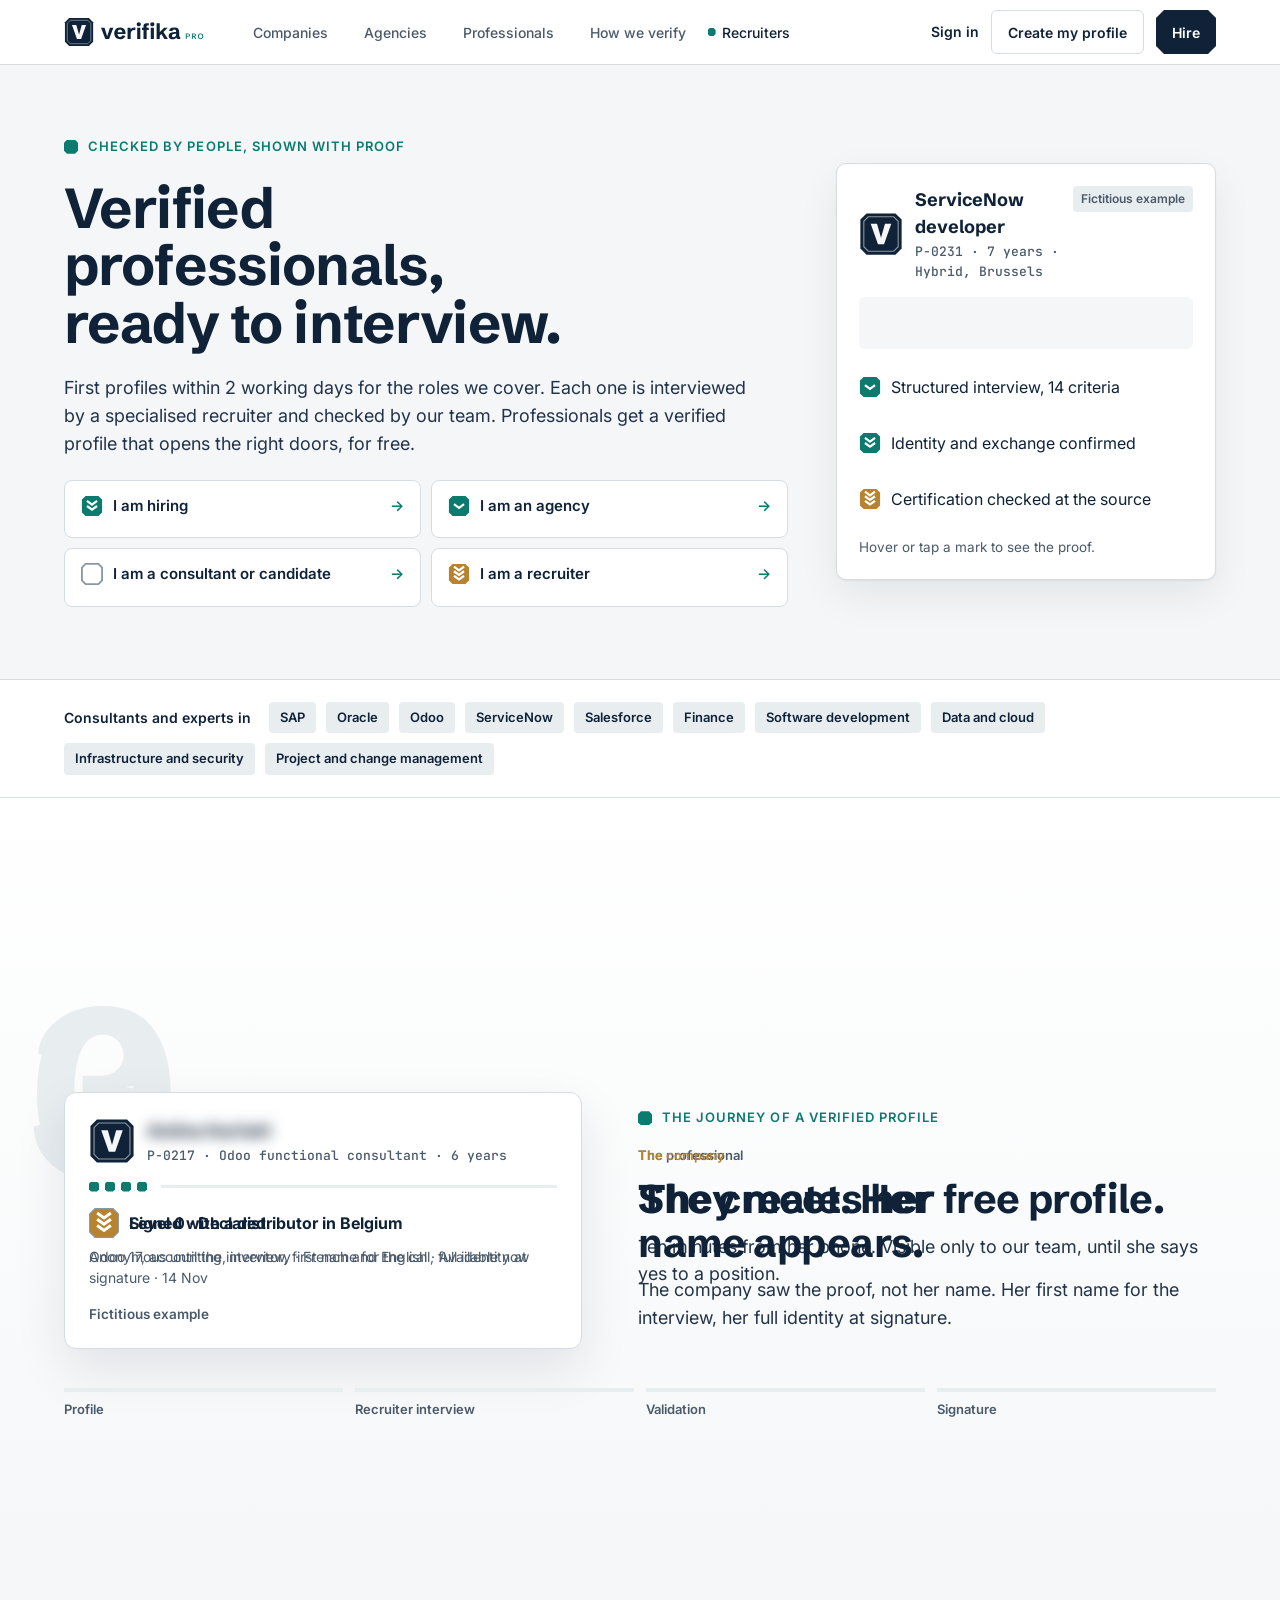
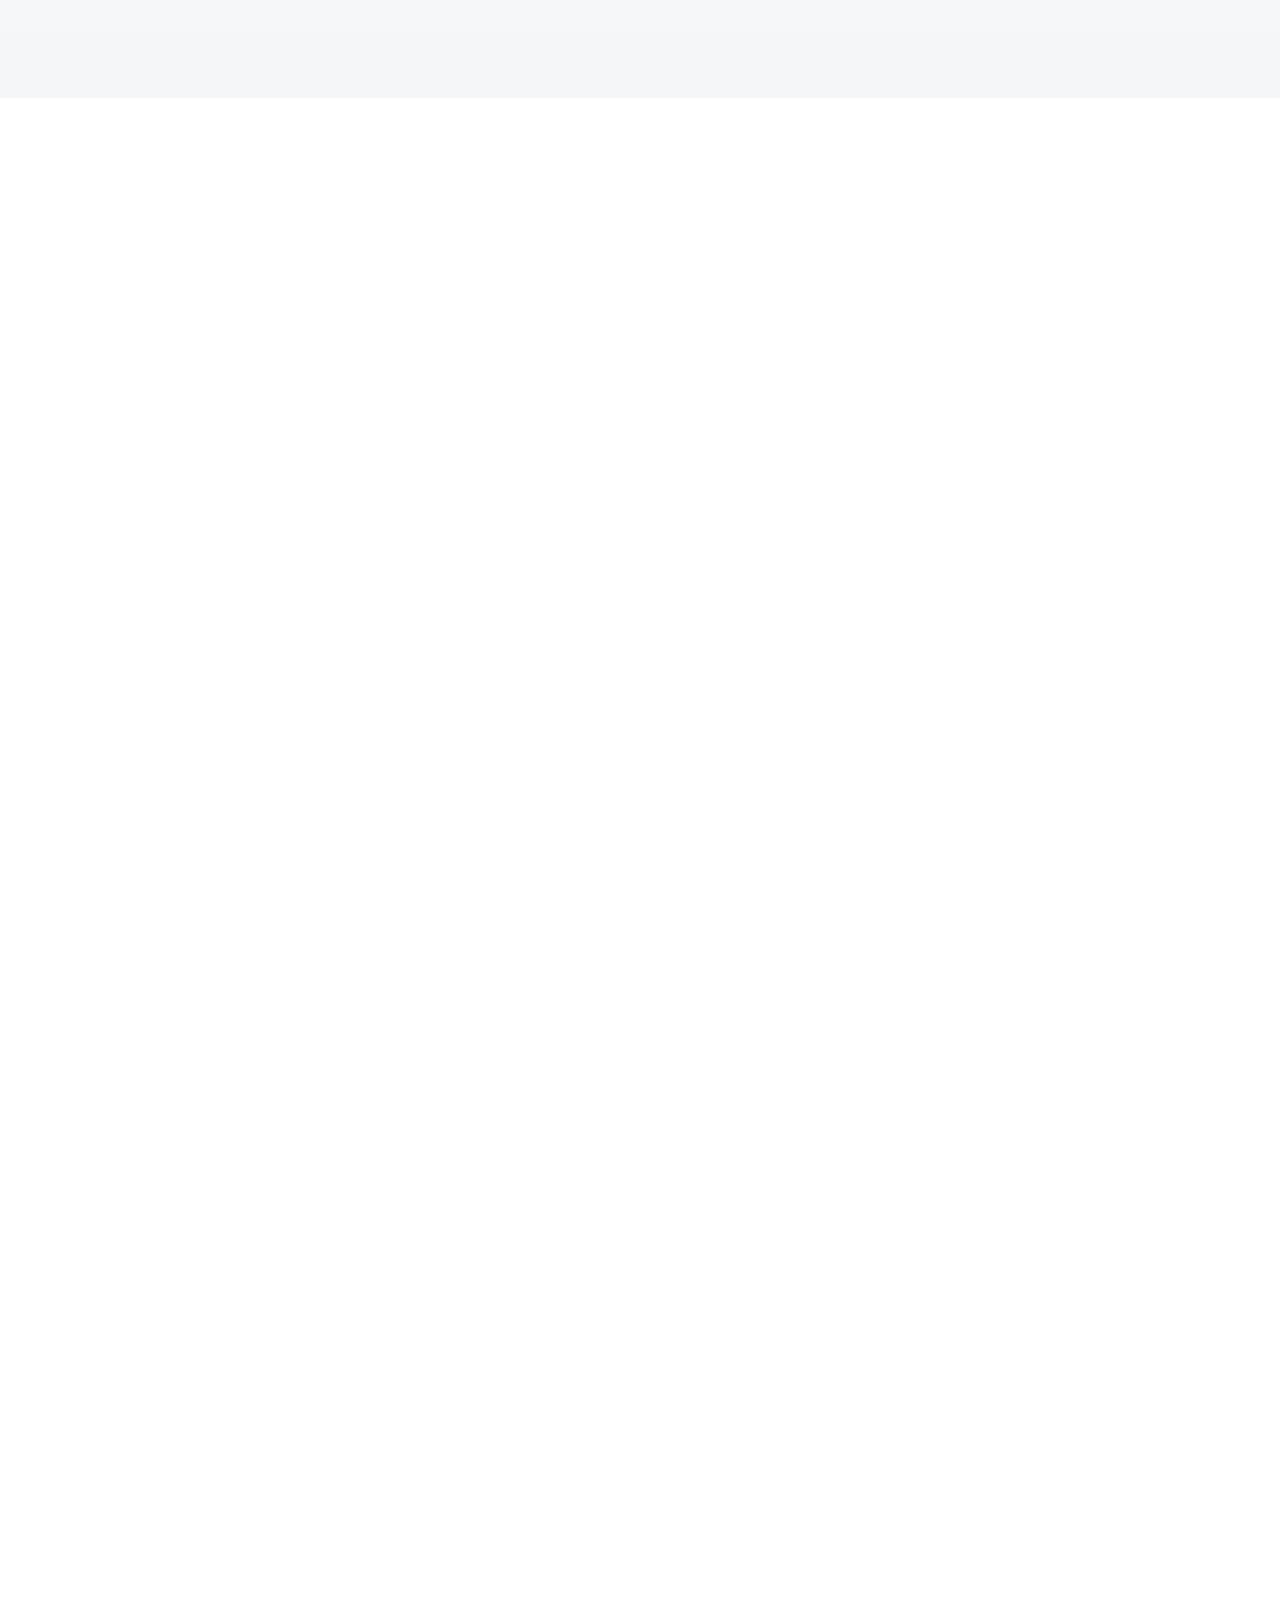
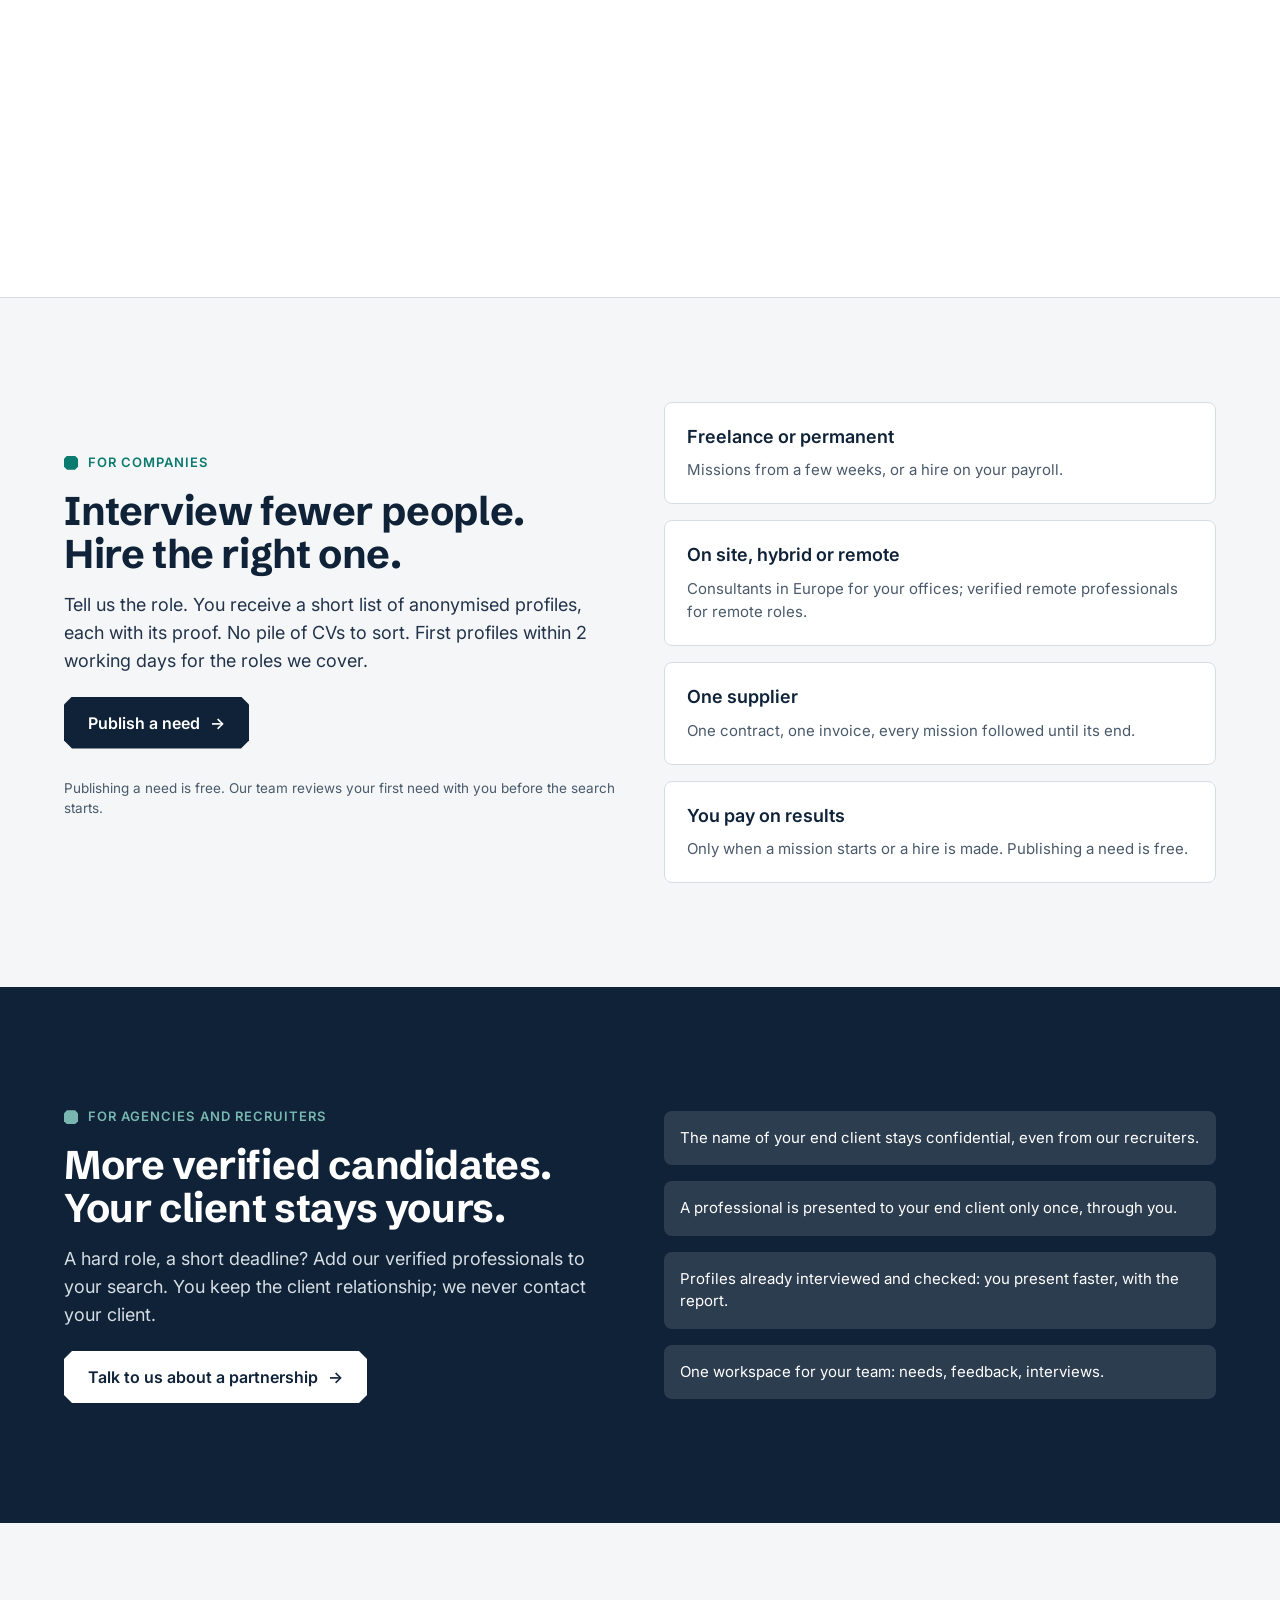
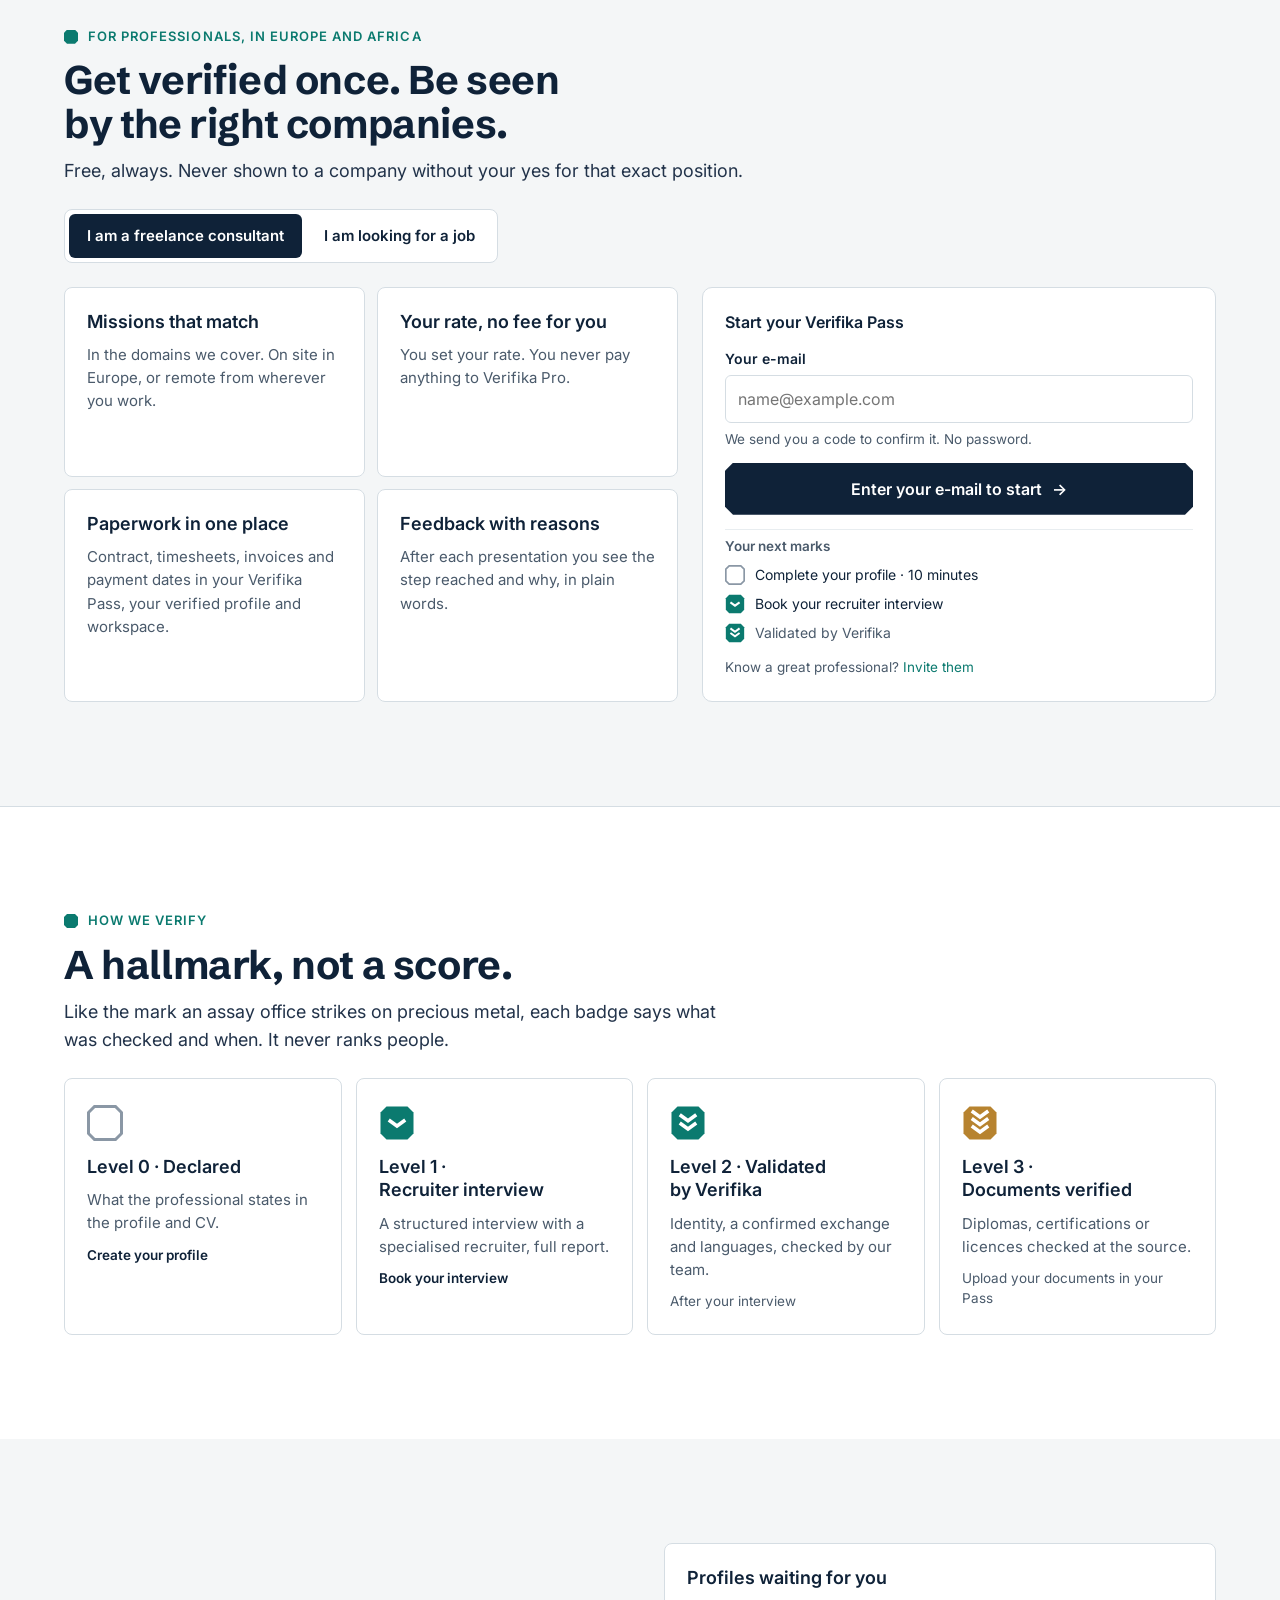
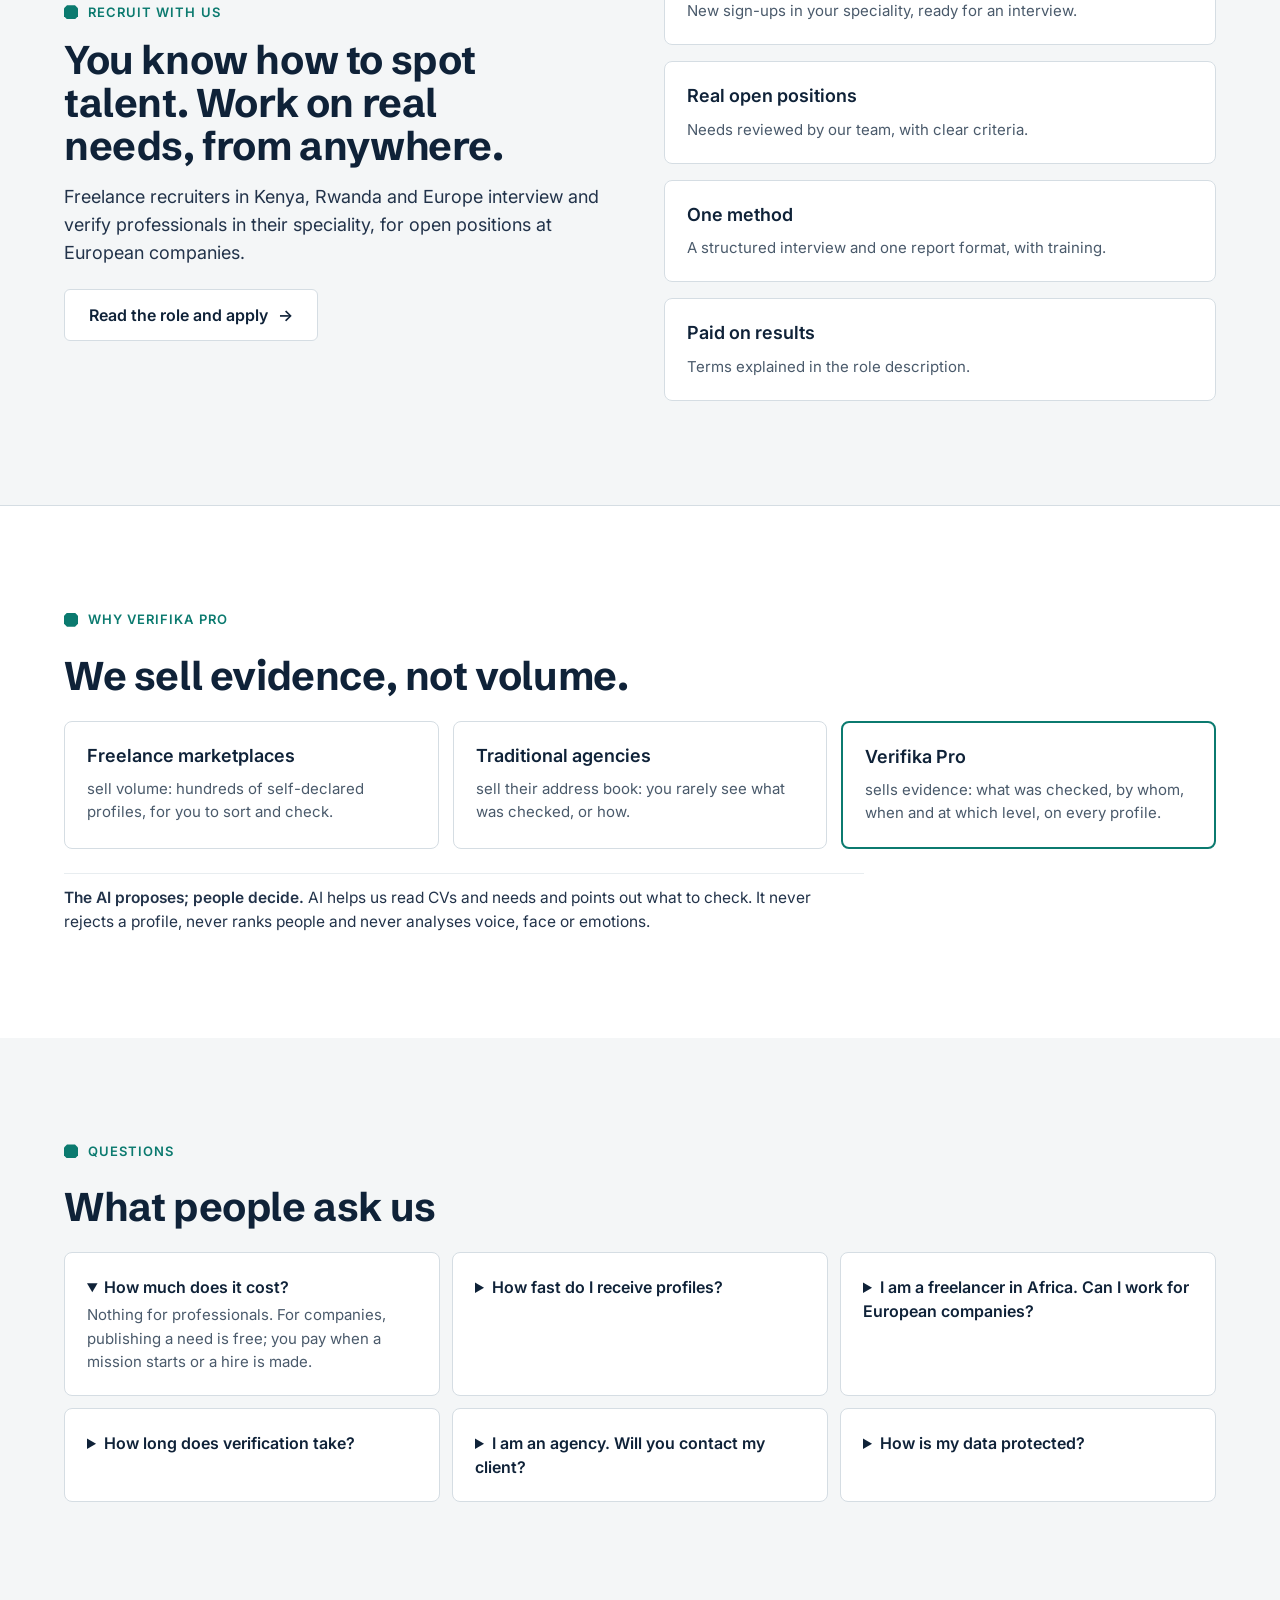
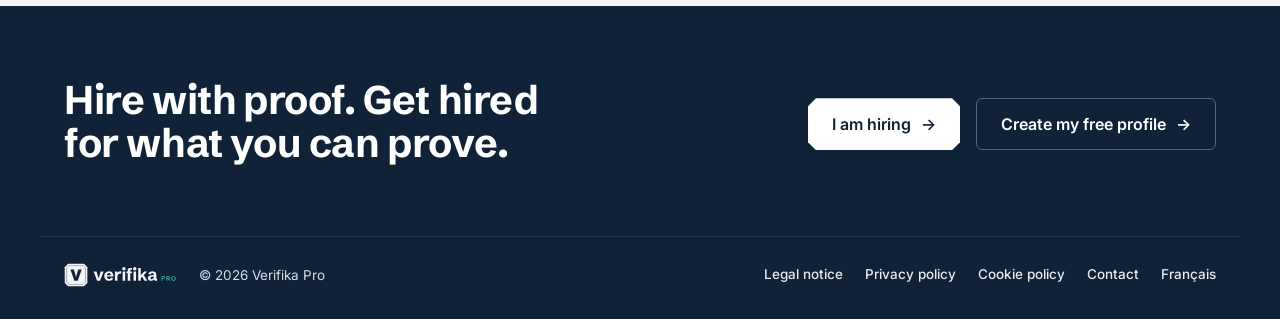
==== commit 32dda4e2: "Publish site 2026-11-15T17:48Z" ====
--- a/index.html
+++ b/index.html
@@ -53,8 +53,8 @@
       <a class="nv" href="#companies" data-i18n="nav.companies">Companies</a>
       <a class="nv" href="#agencies" data-i18n="nav.agencies">Agencies</a>
       <a class="nv" href="#professionals" data-i18n="nav.pros">Professionals</a>
+      <a class="nv" href="#verification" data-i18n="nav.verify">How we verify</a>
       <a class="nv" href="#recruiters" data-i18n="nav.recruiters">Recruiters</a>
-      <a class="nv" href="#verification" data-i18n="nav.verify">How we verify</a>
     </nav>
     <div class="top-actions">
       <a class="ul top-signin" href="/app/" data-portal="login" data-i18n="nav.signin">Sign in</a>
--- a/assets/site.css
+++ b/assets/site.css
@@ -107,13 +107,15 @@
 .rail a { display: flex; align-items: center; gap: 10px; text-decoration: none; font-size: var(--fs-xs); font-weight: 600; color: var(--text-faint); }
 .rail .n { width: 12px; height: 12px; border: 2px solid var(--text-faint); clip-path: polygon(3px 0, 9px 0, 12px 3px, 12px 9px, 9px 12px, 3px 12px, 0 9px, 0 3px); }
 .rail a:hover, .rail a:focus-visible { color: var(--text); }
-@media (max-width: 1280px) { .rail { display: none; } }
+/* only where the margin beside the 1200 px content is wide enough: the rail never overlaps the text */
+@media (max-width: 1479px) { .rail { display: none; } }
 
 /* hero */
 .hero { padding-top: 72px; padding-bottom: 72px; display: flex; flex-wrap: wrap; gap: var(--sp-7); align-items: center; }
 .hero-text { flex: 999 1 520px; min-width: 0; display: flex; flex-direction: column; gap: 22px; }
 @media (max-width: 600px) { .hero { padding-top: var(--sp-6); padding-bottom: var(--sp-7); gap: var(--sp-6); } .hero-text { flex-basis: 100%; } }
-.tiles { display: grid; grid-template-columns: repeat(auto-fit, minmax(230px, 1fr)); gap: 10px; }
+.tiles { display: grid; grid-template-columns: repeat(2, minmax(0, 1fr)); gap: 10px; }
+@media (max-width: 480px) { .tiles { grid-template-columns: 1fr; } }
 .tile { display: flex; flex-direction: column; gap: 6px; text-decoration: none; color: var(--text); background: var(--surface); border: 1px solid var(--border); border-radius: var(--chamfer); padding: 14px var(--sp-4); min-height: var(--tap-min); transition: transform var(--t-mid) ease, box-shadow var(--t-mid) ease, border-color var(--t-mid); }
 .tile .tt { display: flex; align-items: center; gap: 10px; font-weight: 600; font-size: 15px; }
 .tile .tt img { width: 22px; height: 22px; transition: transform .35s var(--ease-pop); }
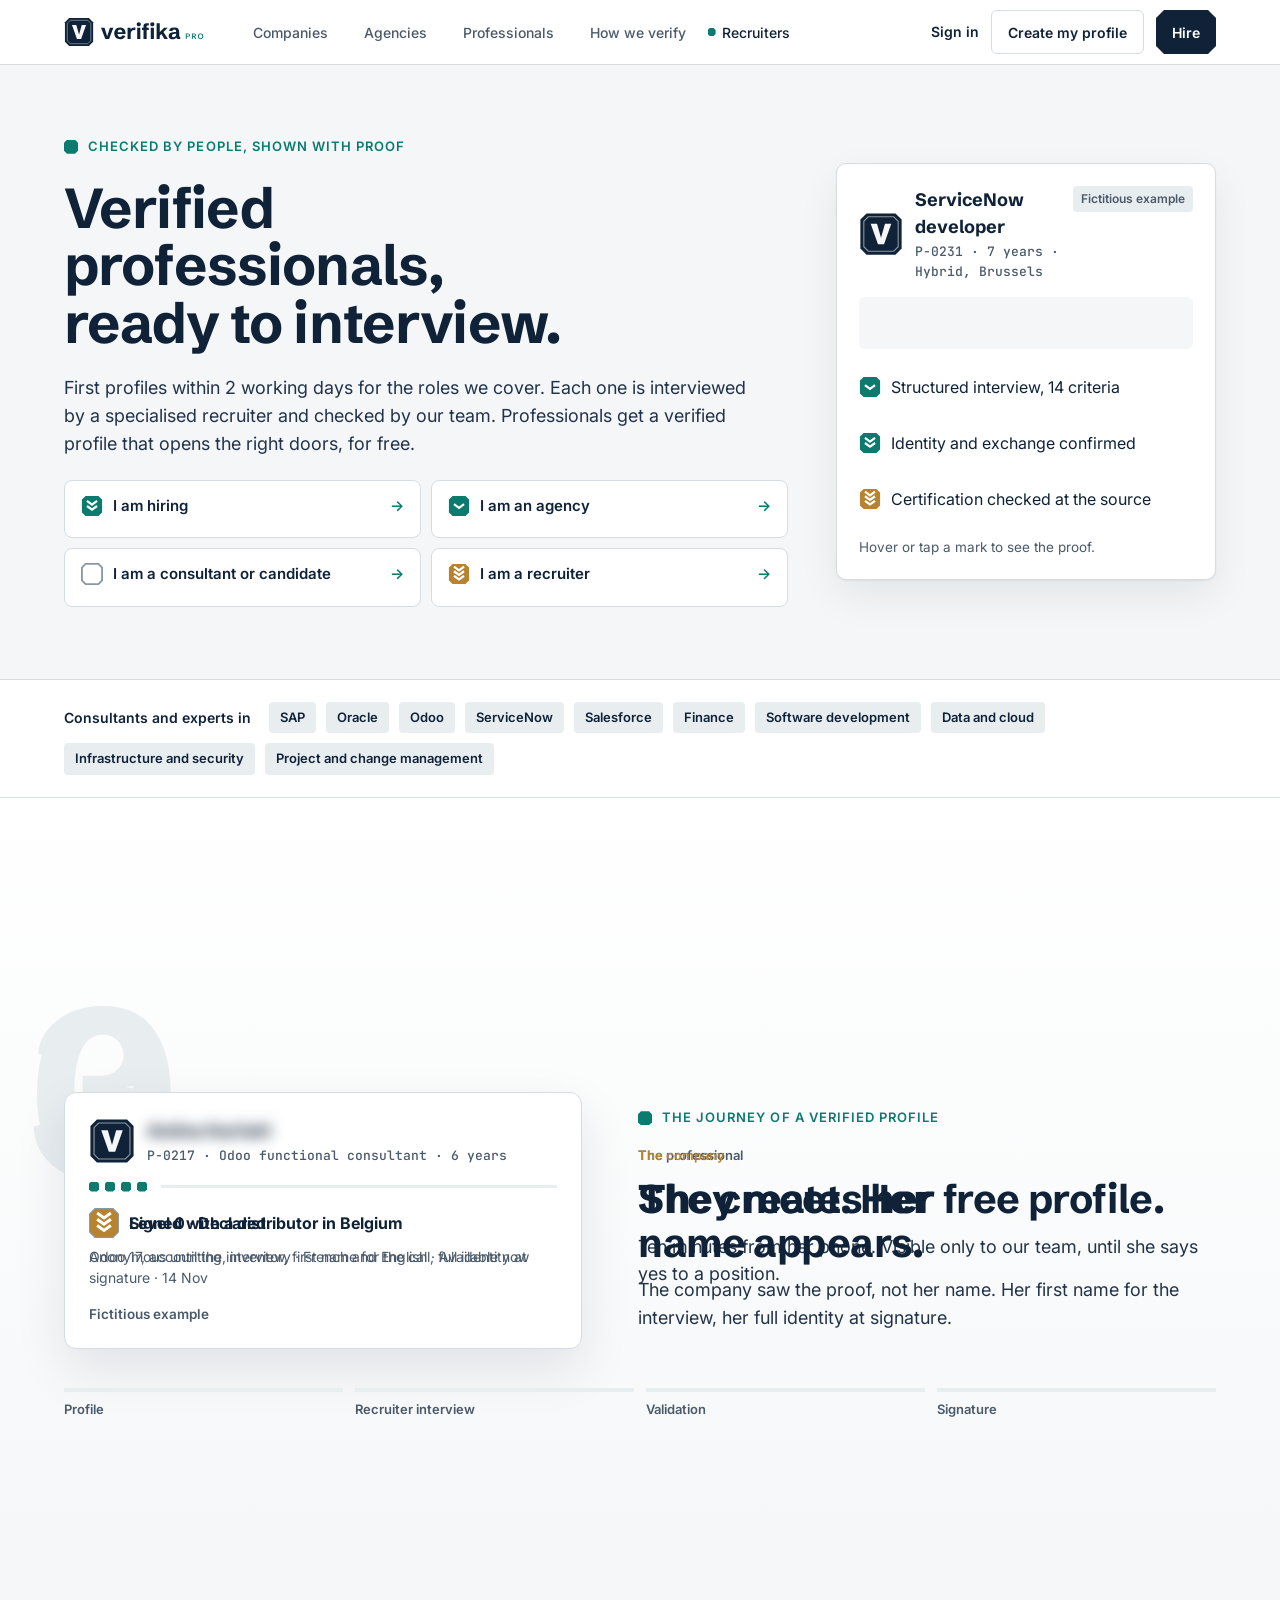
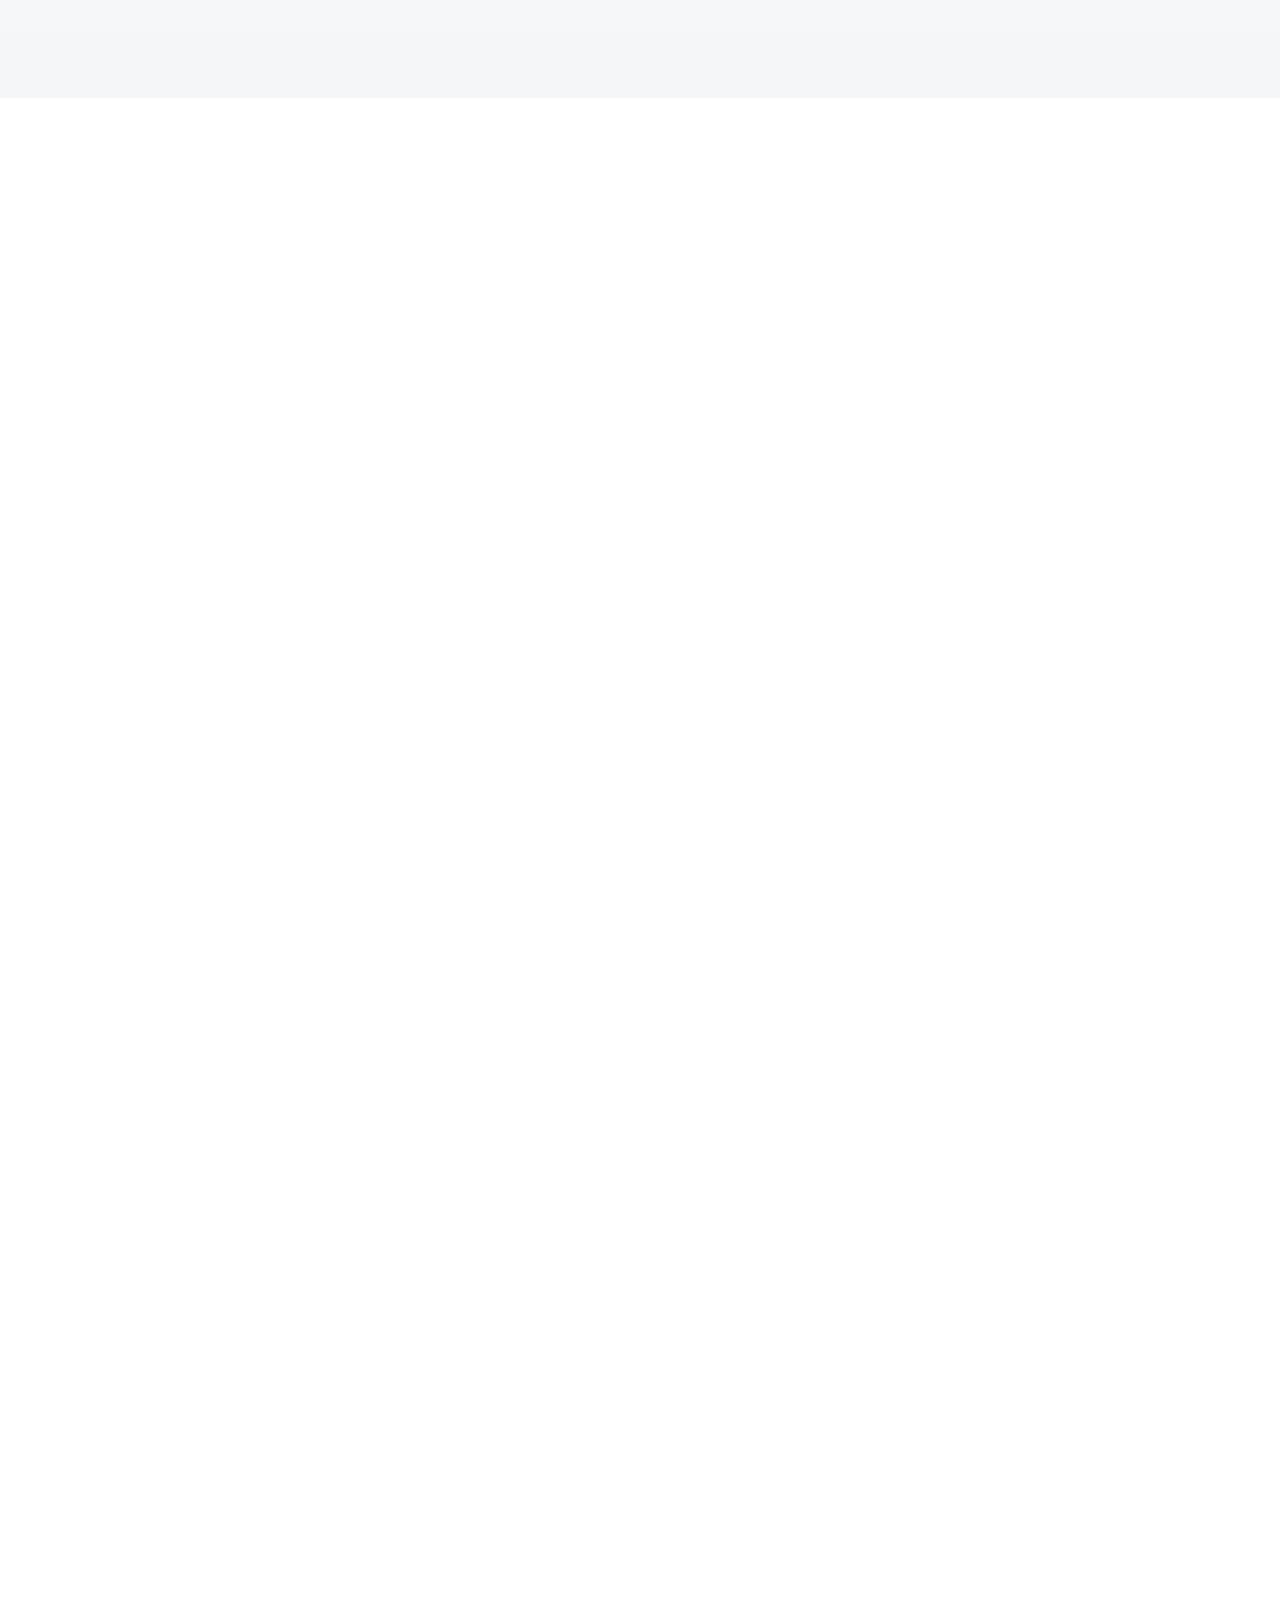
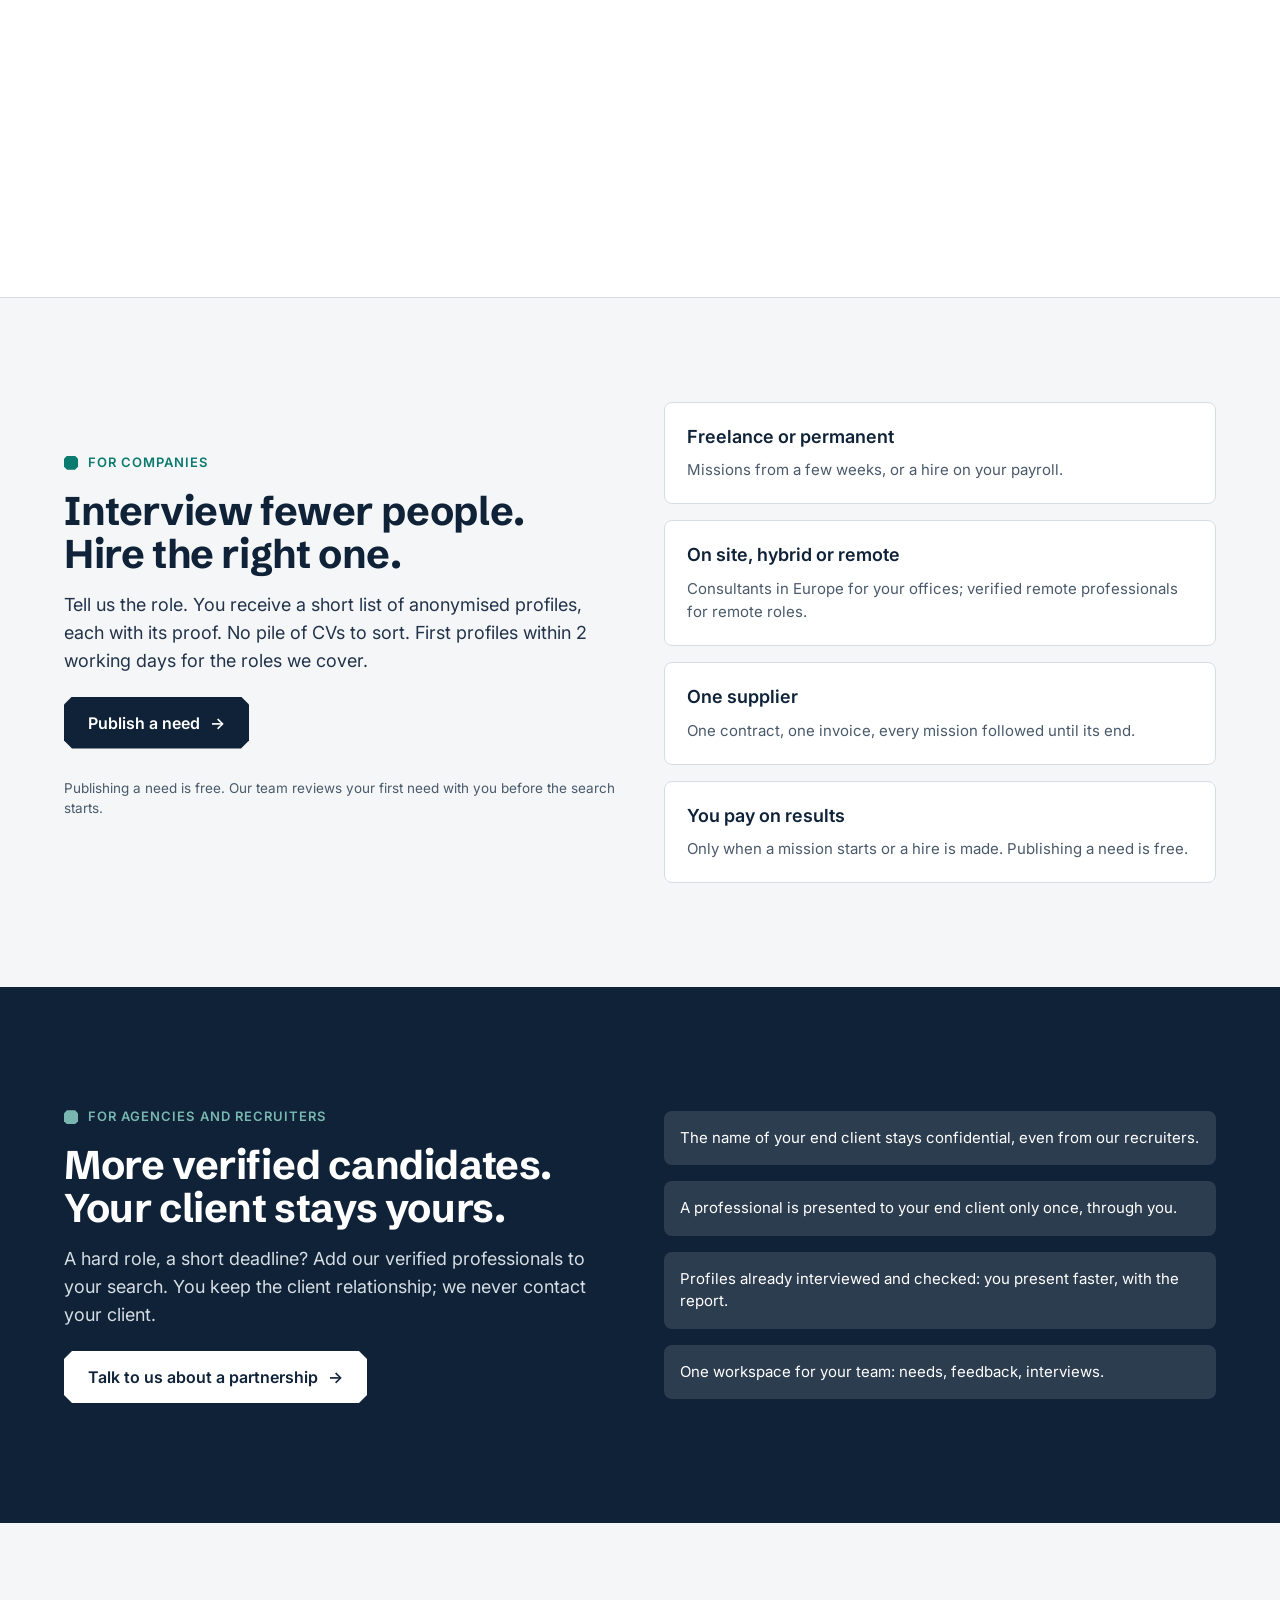
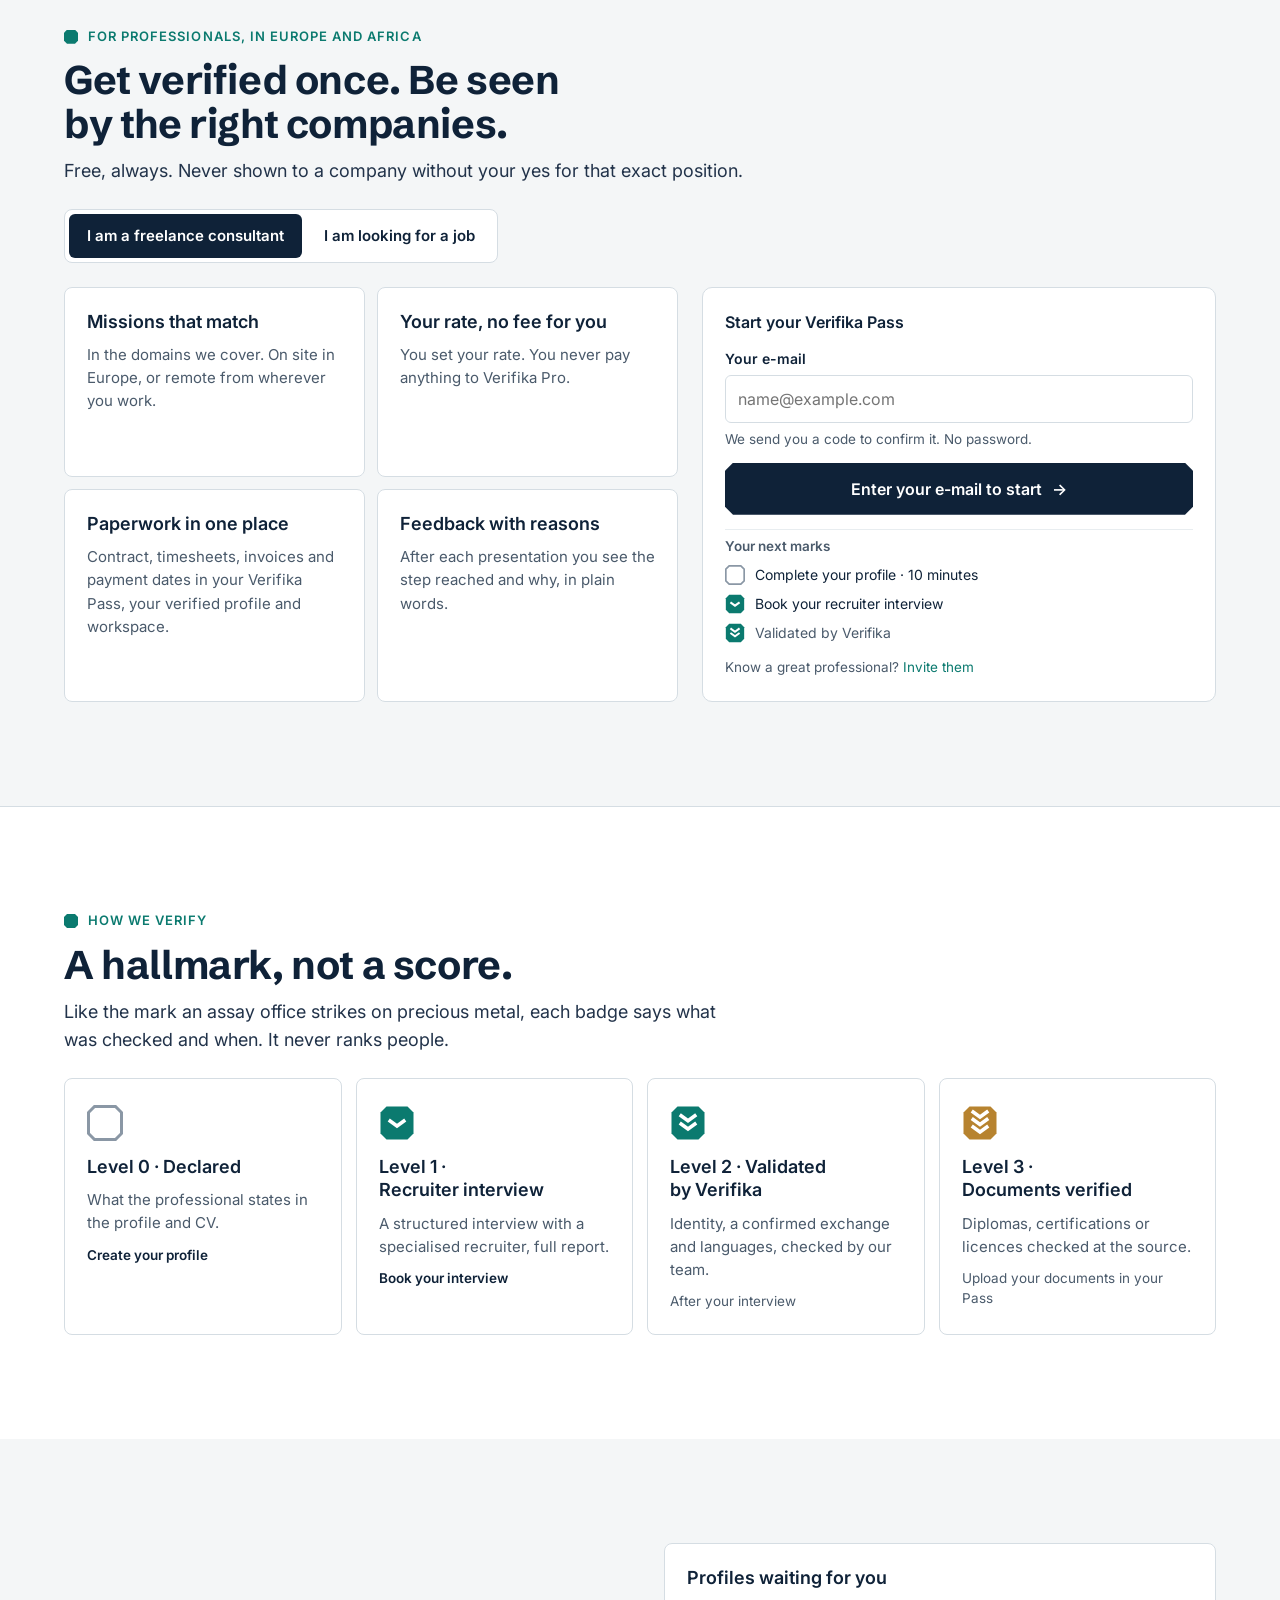
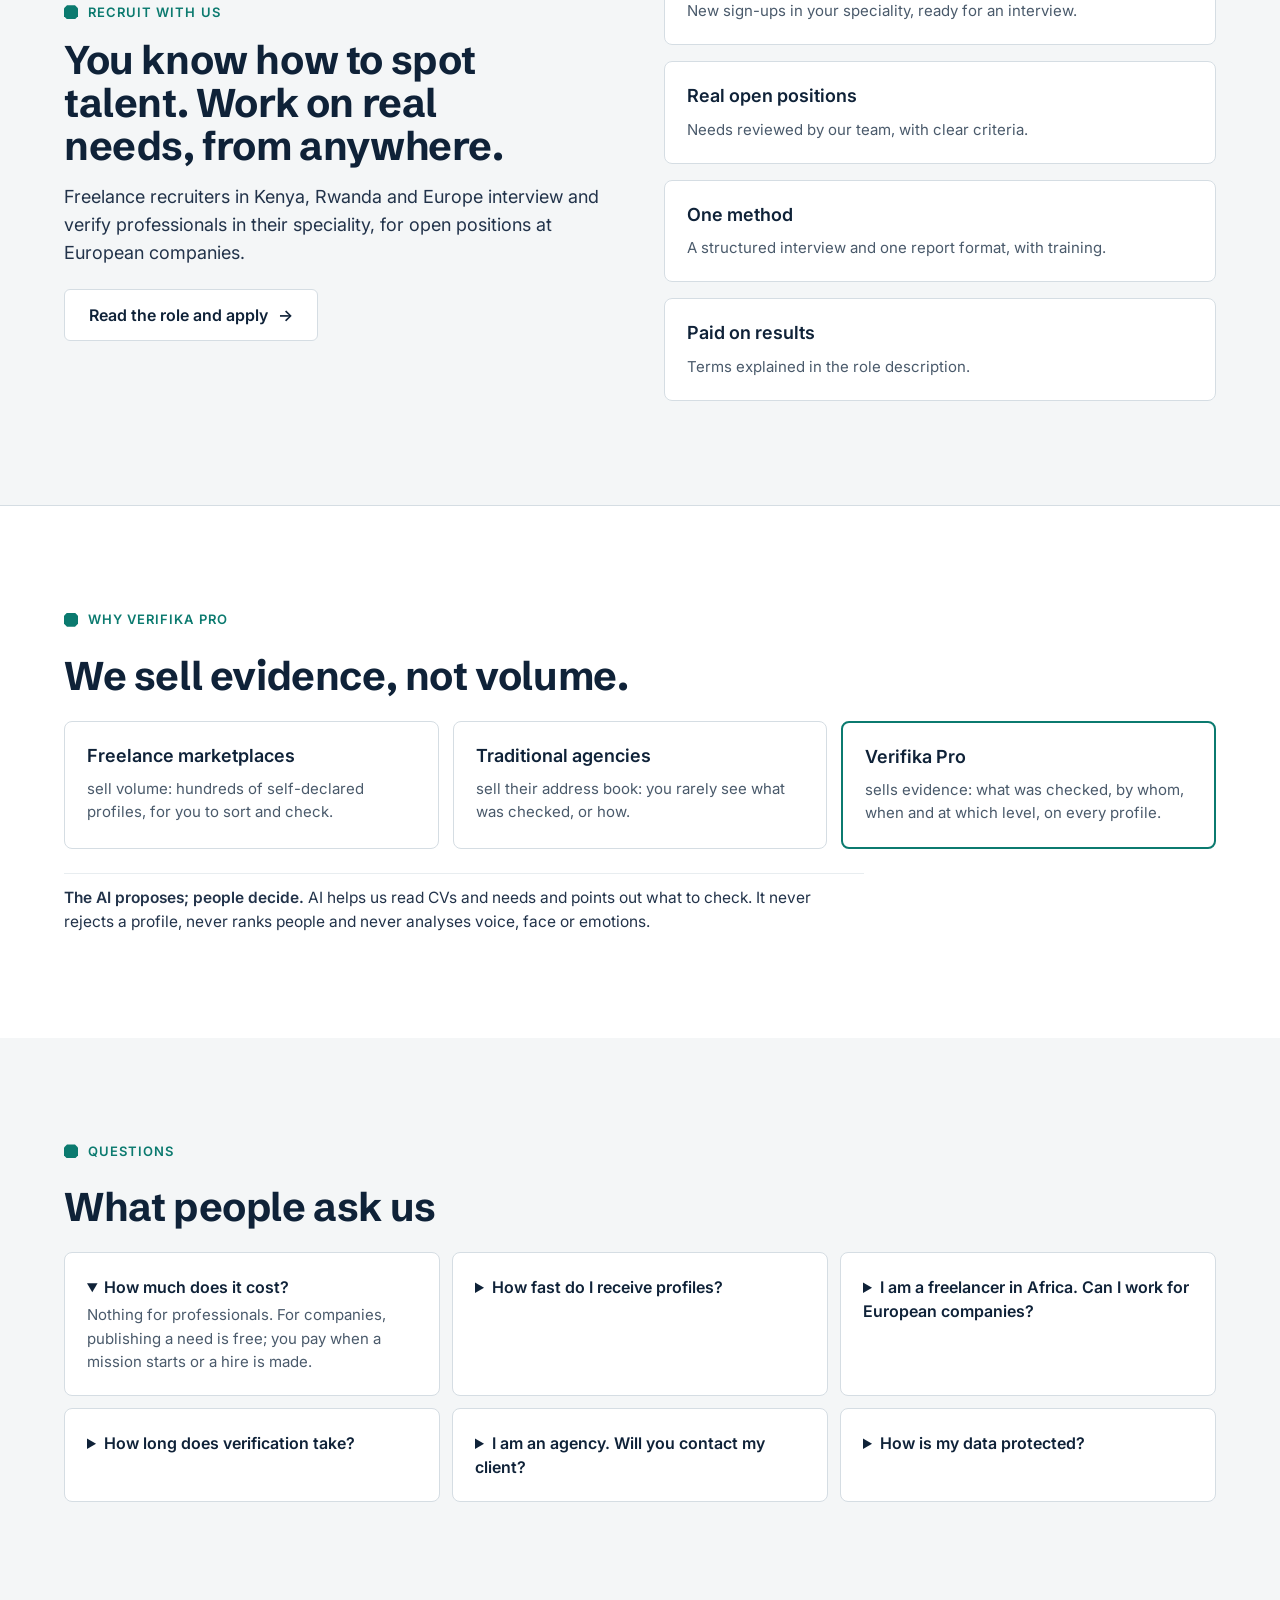
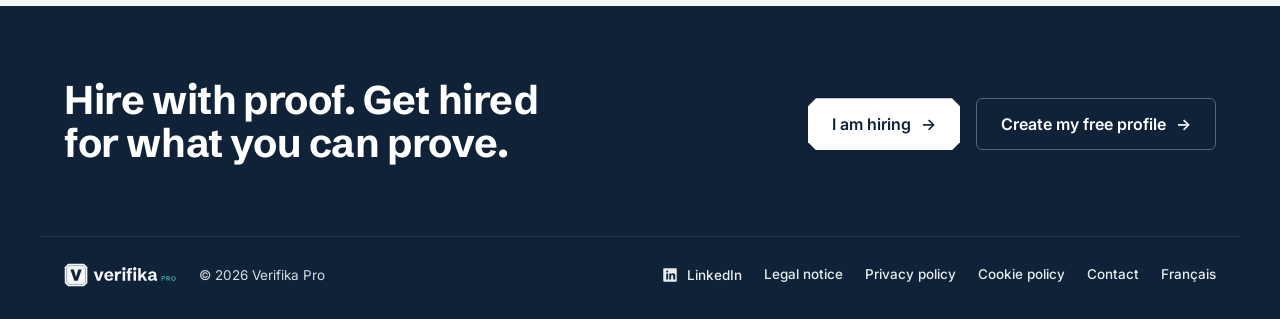
==== commit 72645840: "Publish site 2026-11-17T20:37Z" ====
--- a/index.html
+++ b/index.html
@@ -24,10 +24,10 @@
 <link rel="preconnect" href="https://fonts.googleapis.com">
 <link rel="preconnect" href="https://fonts.gstatic.com" crossorigin>
 <link rel="stylesheet" href="https://fonts.googleapis.com/css2?family=Schibsted+Grotesk:wght@600;700&family=Inter:wght@400;500;600&family=JetBrains+Mono:wght@500&display=swap&subset=latin">
-<link rel="stylesheet" href="/assets/tokens.css">
-<link rel="stylesheet" href="/assets/site.css">
+<link rel="stylesheet" href="/assets/tokens.css?v=8d230a28c1">
+<link rel="stylesheet" href="/assets/site.css?v=17ed78eae1">
 <script src="/assets/site-config.js"></script>
-<script type="application/ld+json">{"@context":"https://schema.org","@type":"Organization","name":"Verifika Pro","url":"https://verifika.pro/","logo":"https://verifika.pro/assets/verifika-symbol.svg"}</script>
+<script type="application/ld+json">{"@context":"https://schema.org","@type":"Organization","name":"Verifika Pro","url":"https://verifika.pro/","logo":"https://verifika.pro/assets/verifika-symbol.svg","sameAs":["https://www.linkedin.com/company/verifika-pro"]}</script>
 <script type="application/ld+json">{"@context":"https://schema.org","@type":"FAQPage","inLanguage":"en","mainEntity":[{"@type":"Question","name":"How much does it cost?","acceptedAnswer":{"@type":"Answer","text":"Nothing for professionals. For companies, publishing a need is free; you pay when a mission starts or a hire is made."}},{"@type":"Question","name":"How fast do I receive profiles?","acceptedAnswer":{"@type":"Answer","text":"First profiles within 2 working days for the roles we cover. Your feedback on each profile makes the next ones fit better."}},{"@type":"Question","name":"I am a freelancer in Africa. Can I work for European companies?","acceptedAnswer":{"@type":"Answer","text":"Yes, for remote roles that match your time zone and languages. Verification is what makes the difference."}},{"@type":"Question","name":"How long does verification take?","acceptedAnswer":{"@type":"Answer","text":"Profiles that match open positions are interviewed first; others as soon as a recruiter of the field is available."}},{"@type":"Question","name":"I am an agency. Will you contact my client?","acceptedAnswer":{"@type":"Answer","text":"Never. Your end client stays confidential, and a professional is presented to it only once, through you."}},{"@type":"Question","name":"How is my data protected?","acceptedAnswer":{"@type":"Answer","text":"Single-use sign-in codes, access by role, every action logged. Download your data or ask for deletion at any time."}}]}</script>
 </head>
 <body class="landing">
@@ -340,6 +340,6 @@
 </div>
 
 <script>window.VK_LANG = "en"; window.VK_T = {"js.btn_valid":"Create my free profile","js.btn_sending":"Opening your sign-up…","js.invite_copied":"Link copied. Send it to the person.","js.invite_text":"I think Verifika Pro could interest you: a free verified profile, shown to companies only with your agreement.","js.opening_soon":"Opening soon.","js.app_title":"Verifika Pro"};</script>
-<script src="/assets/site.js"></script>
+<script src="/assets/site.js?v=ab5e95f41f"></script>
 </body>
 </html>
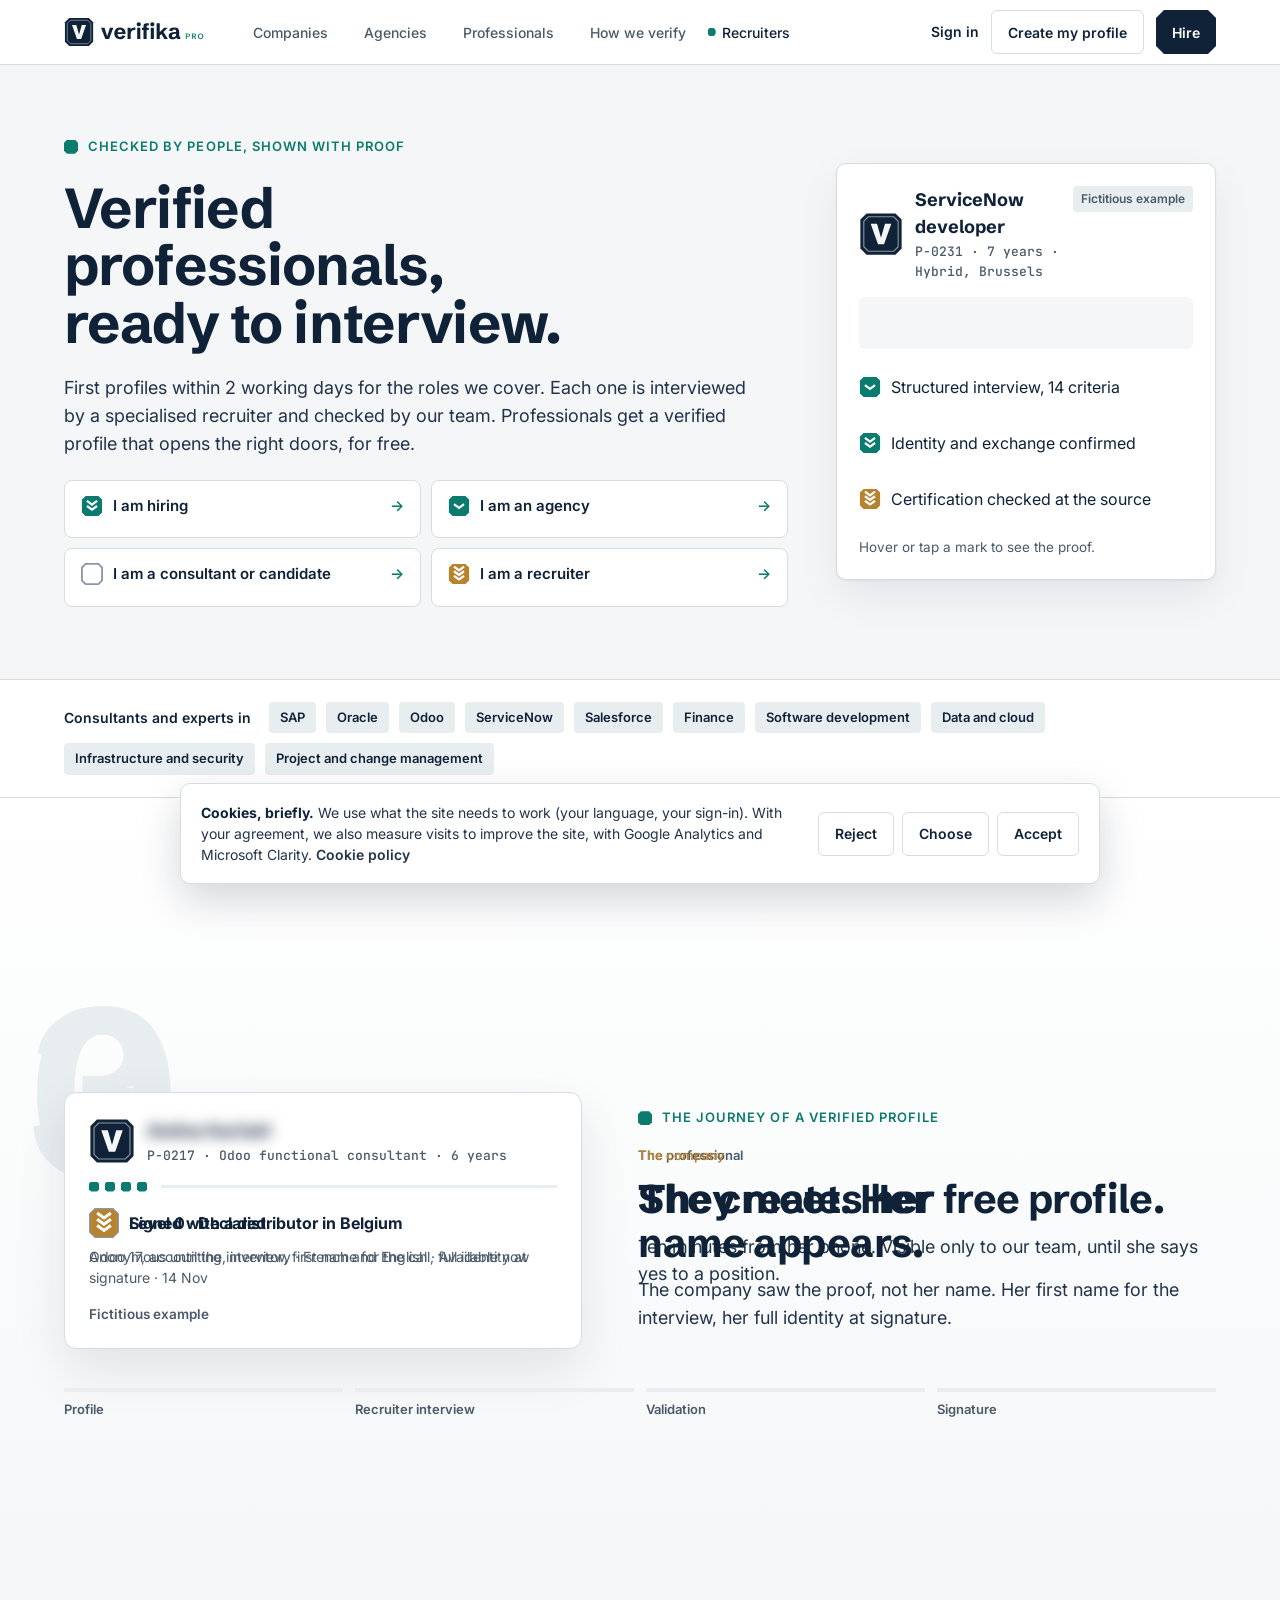
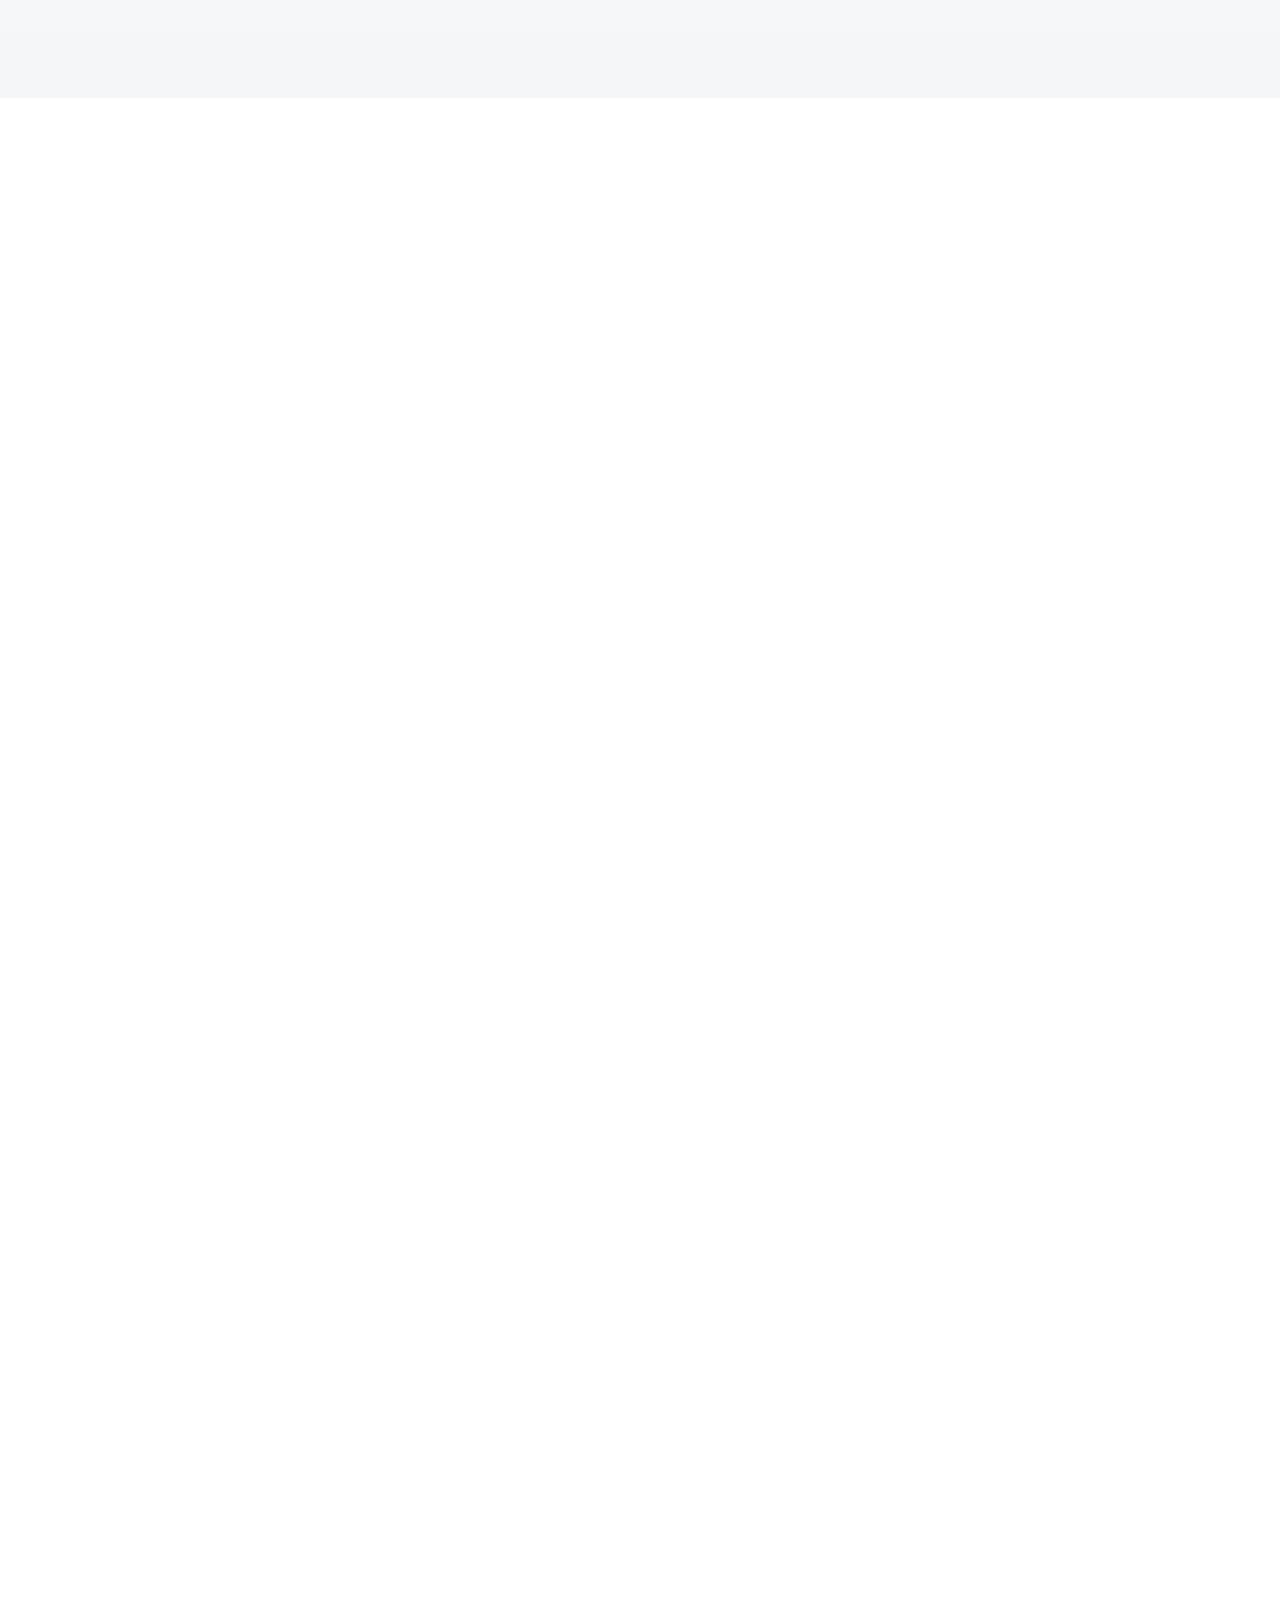
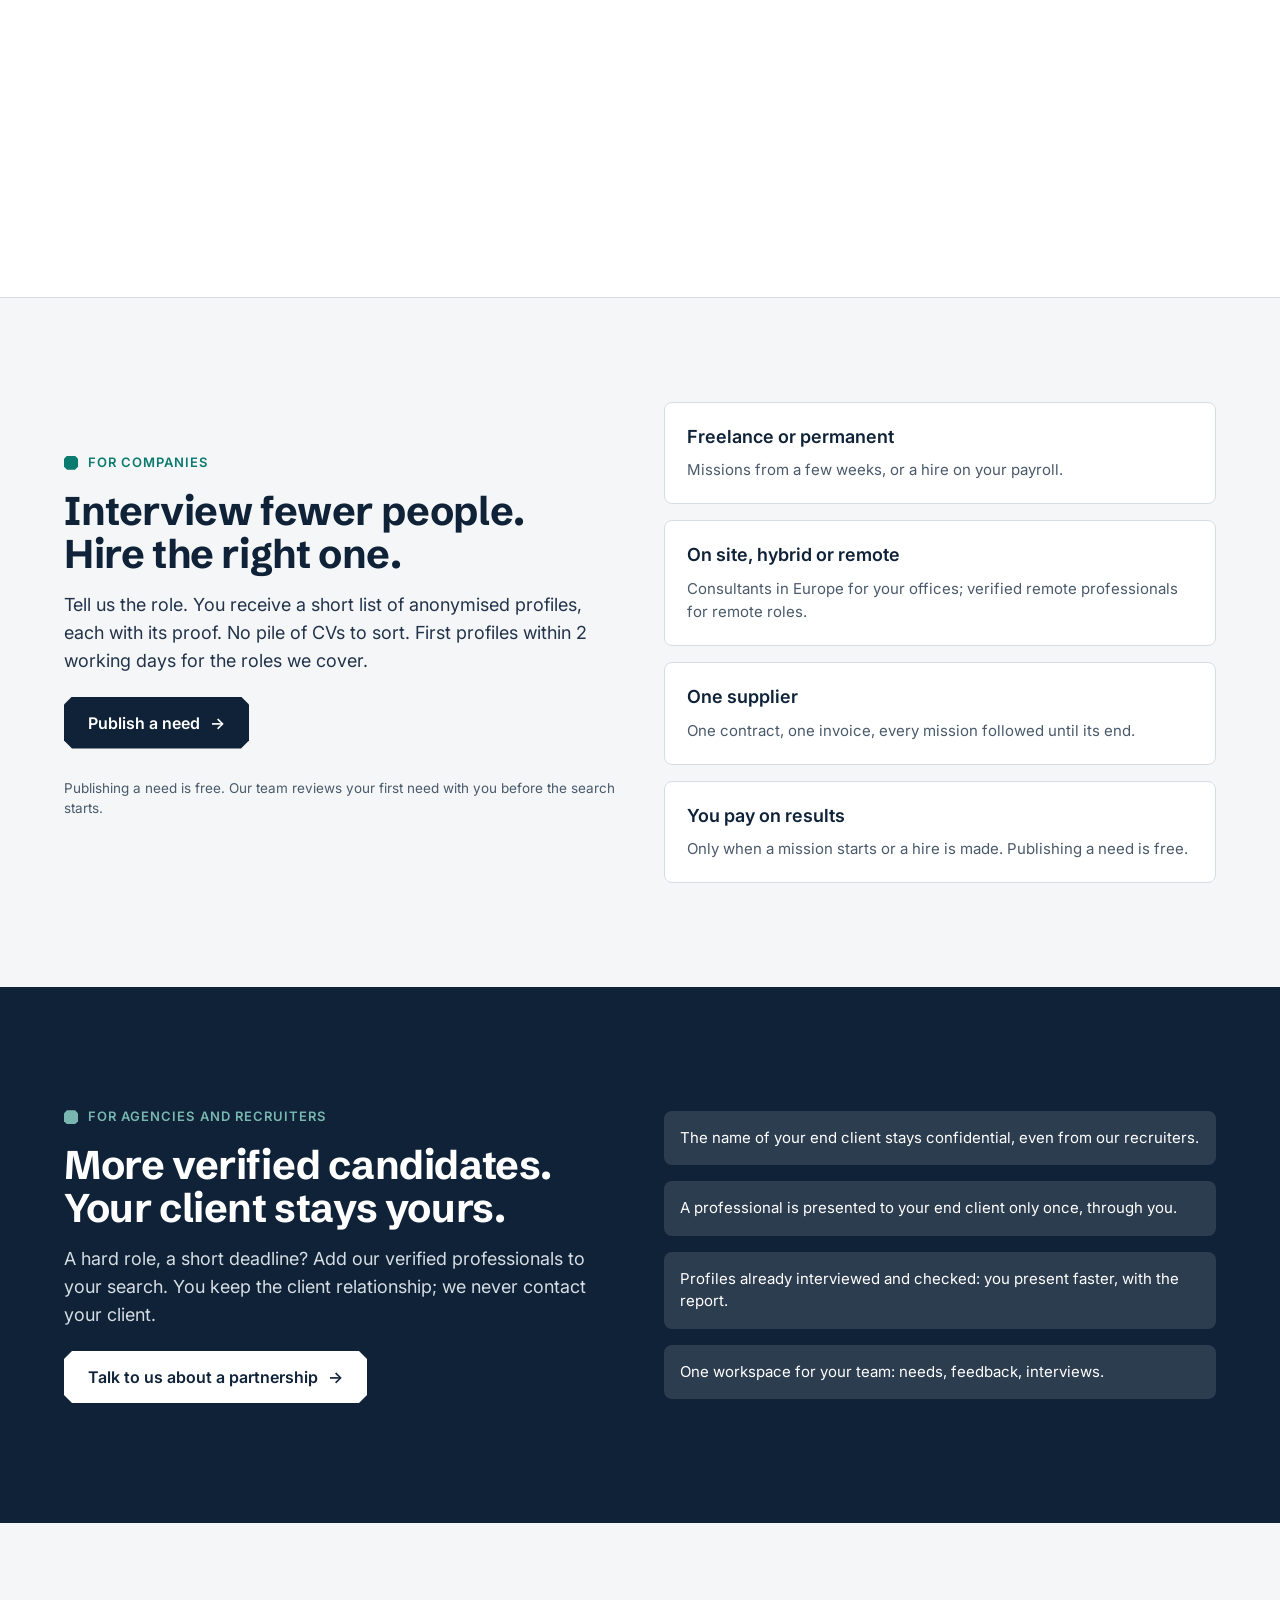
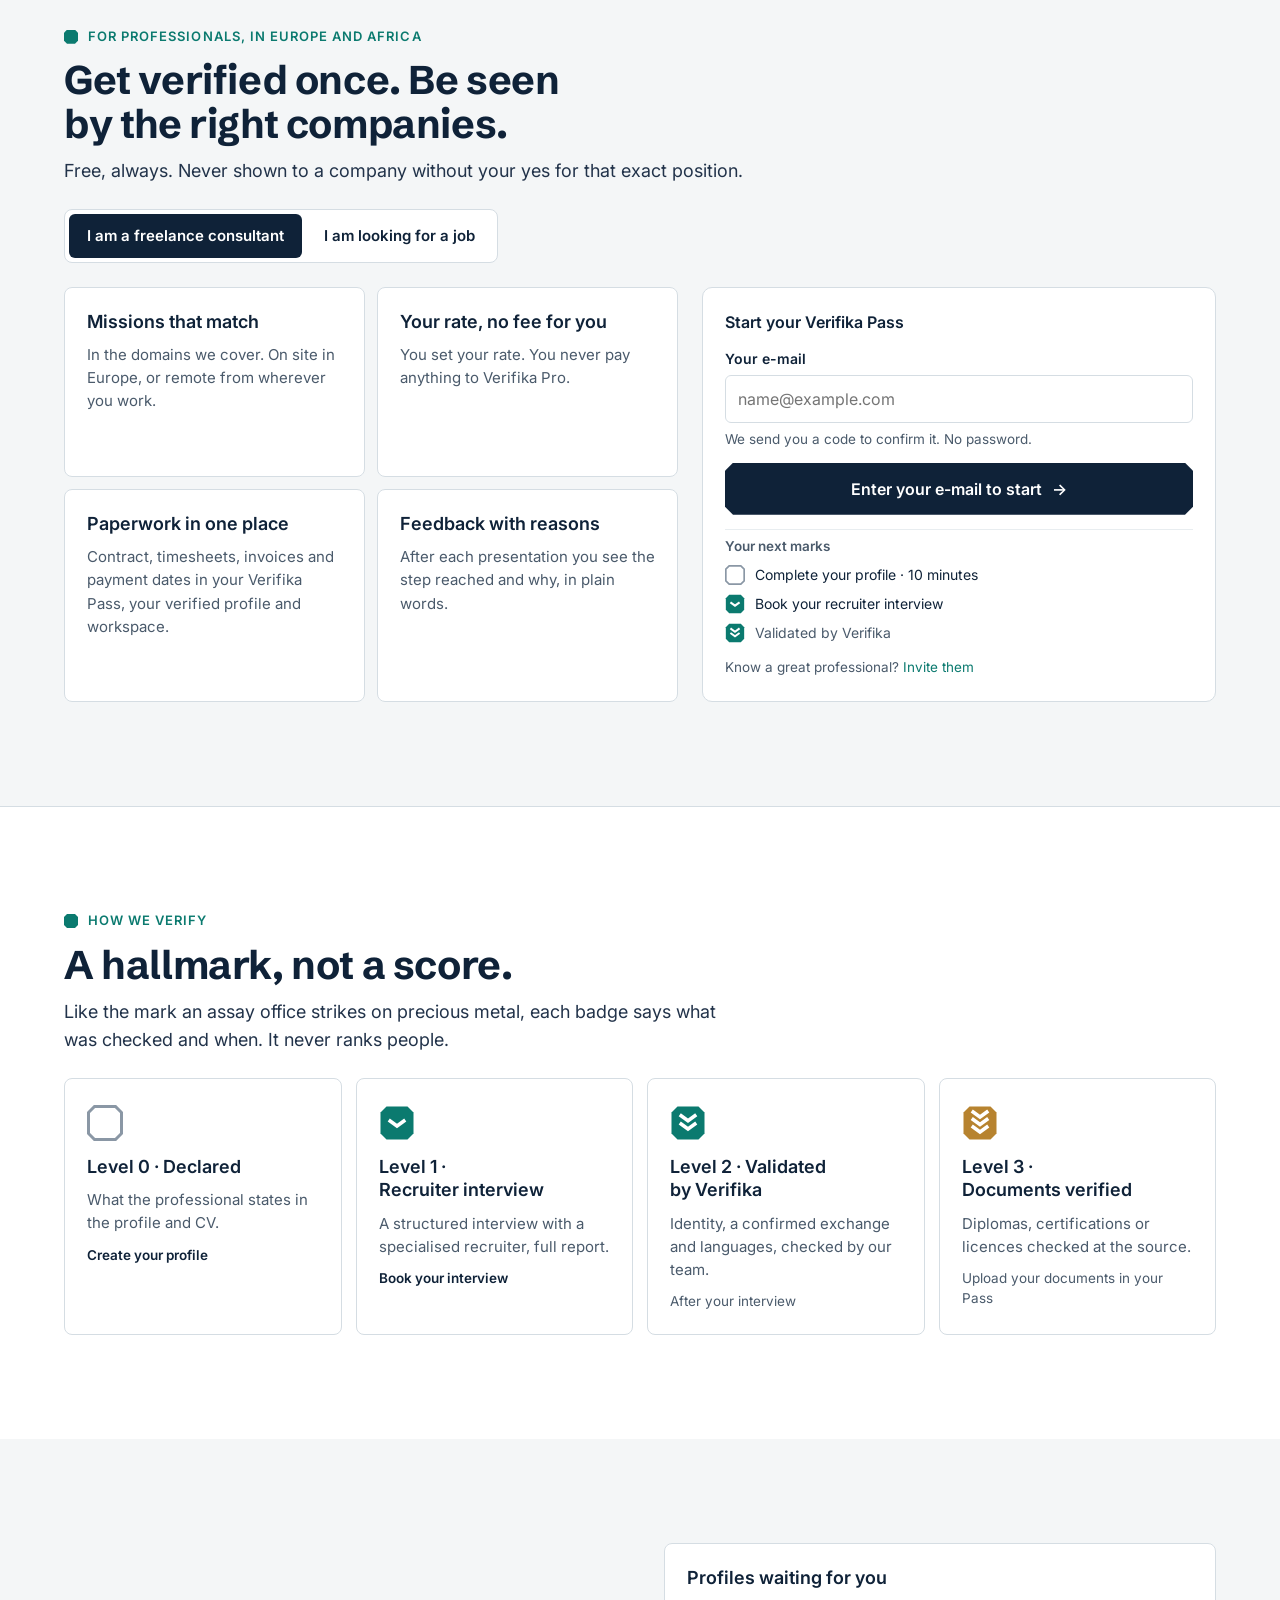
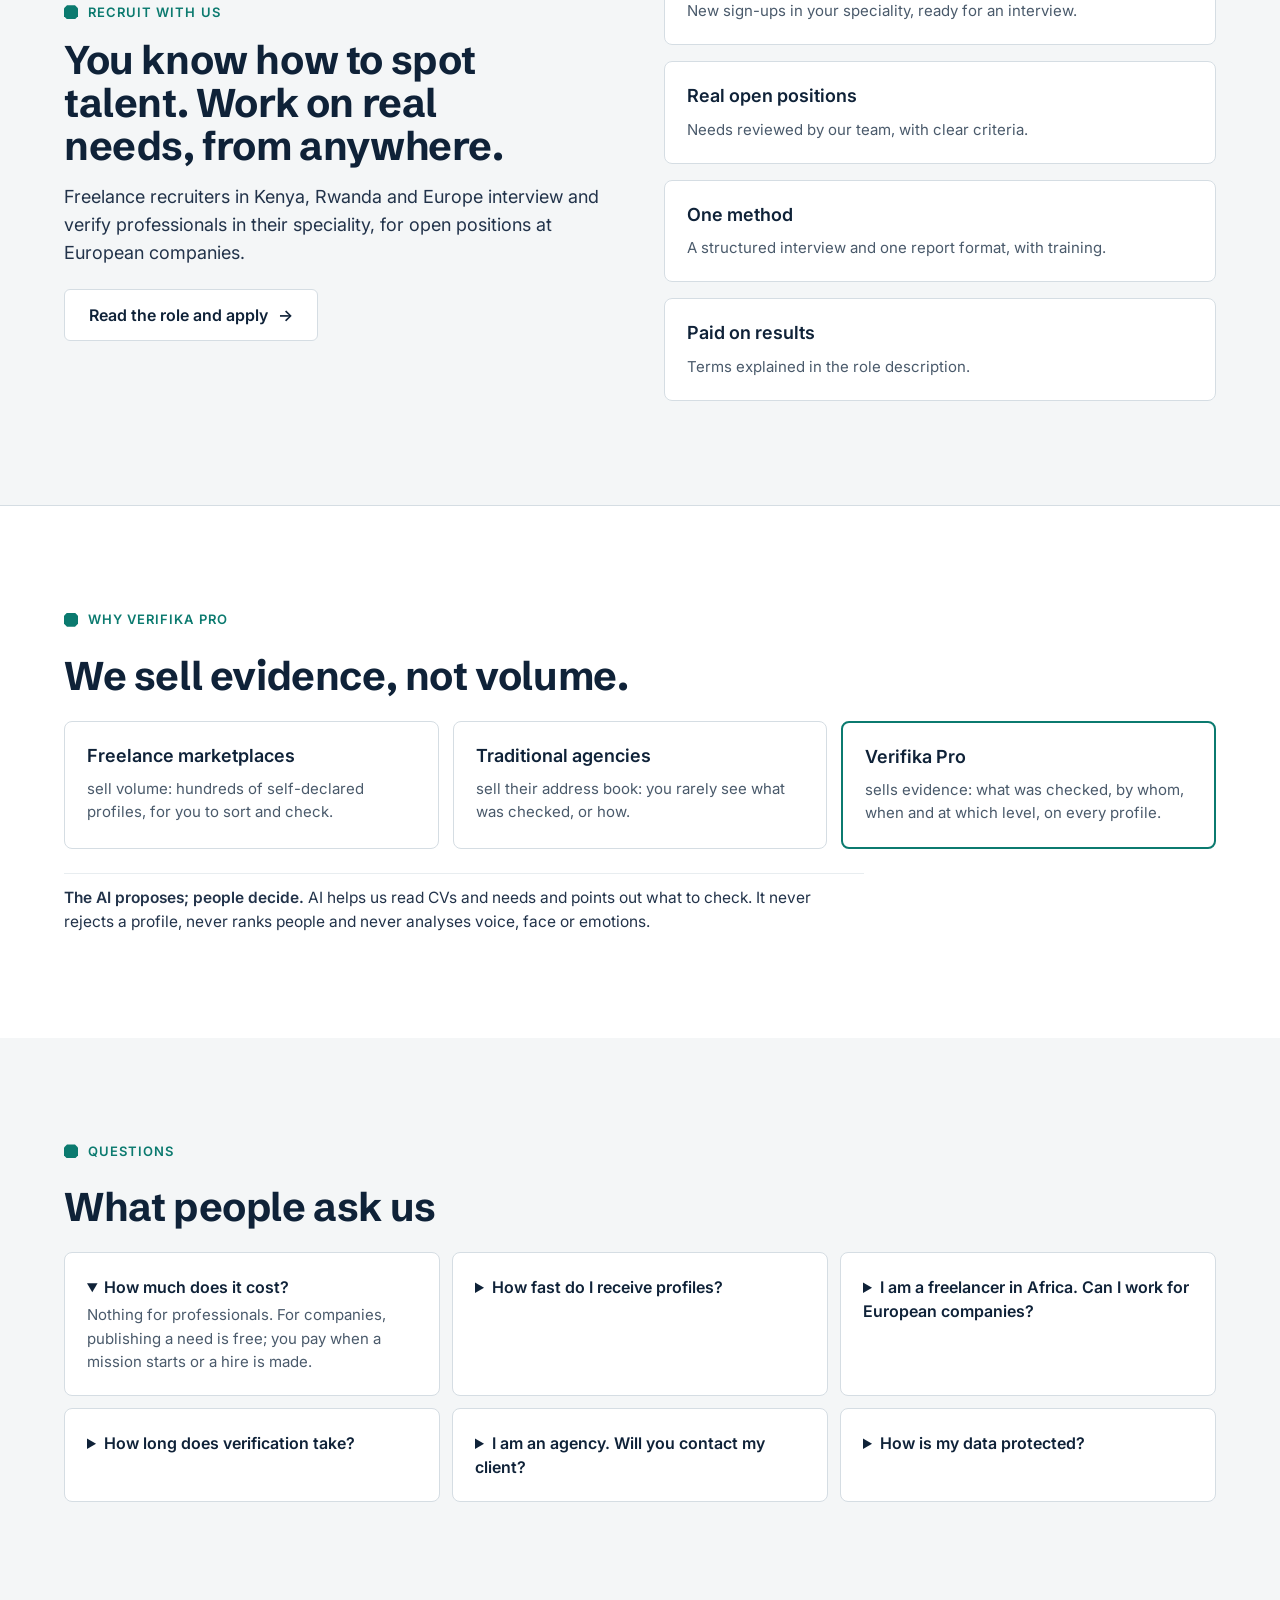
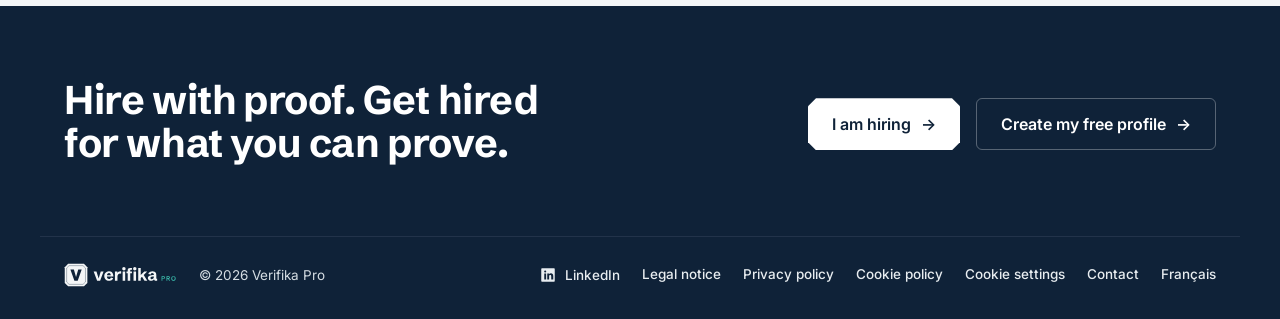
==== commit f3284424: "Publish site 2026-11-19T17:42Z" ====
--- a/index.html
+++ b/index.html
@@ -25,7 +25,7 @@
 <link rel="preconnect" href="https://fonts.gstatic.com" crossorigin>
 <link rel="stylesheet" href="https://fonts.googleapis.com/css2?family=Schibsted+Grotesk:wght@600;700&family=Inter:wght@400;500;600&family=JetBrains+Mono:wght@500&display=swap&subset=latin">
 <link rel="stylesheet" href="/assets/tokens.css?v=8d230a28c1">
-<link rel="stylesheet" href="/assets/site.css?v=17ed78eae1">
+<link rel="stylesheet" href="/assets/site.css?v=afcaf02403">
 <script src="/assets/site-config.js"></script>
 <script type="application/ld+json">{"@context":"https://schema.org","@type":"Organization","name":"Verifika Pro","url":"https://verifika.pro/","logo":"https://verifika.pro/assets/verifika-symbol.svg","sameAs":["https://www.linkedin.com/company/verifika-pro"]}</script>
 <script type="application/ld+json">{"@context":"https://schema.org","@type":"FAQPage","inLanguage":"en","mainEntity":[{"@type":"Question","name":"How much does it cost?","acceptedAnswer":{"@type":"Answer","text":"Nothing for professionals. For companies, publishing a need is free; you pay when a mission starts or a hire is made."}},{"@type":"Question","name":"How fast do I receive profiles?","acceptedAnswer":{"@type":"Answer","text":"First profiles within 2 working days for the roles we cover. Your feedback on each profile makes the next ones fit better."}},{"@type":"Question","name":"I am a freelancer in Africa. Can I work for European companies?","acceptedAnswer":{"@type":"Answer","text":"Yes, for remote roles that match your time zone and languages. Verification is what makes the difference."}},{"@type":"Question","name":"How long does verification take?","acceptedAnswer":{"@type":"Answer","text":"Profiles that match open positions are interviewed first; others as soon as a recruiter of the field is available."}},{"@type":"Question","name":"I am an agency. Will you contact my client?","acceptedAnswer":{"@type":"Answer","text":"Never. Your end client stays confidential, and a professional is presented to it only once, through you."}},{"@type":"Question","name":"How is my data protected?","acceptedAnswer":{"@type":"Answer","text":"Single-use sign-in codes, access by role, every action logged. Download your data or ask for deletion at any time."}}]}</script>
--- a/assets/site.css
+++ b/assets/site.css
@@ -257,7 +257,7 @@
 .legal h1 { font-family: var(--font-display); font-size: var(--fs-3xl); line-height: var(--lh-tight); margin: 0 0 var(--sp-4); }
 .legal h2 { font-family: var(--font-display); font-size: var(--fs-xl); margin: var(--sp-6) 0 var(--sp-2); }
 .legal p { max-width: 70ch; }
-.draft { background: var(--surface-2); border-left: 3px solid var(--vk-warning); padding: var(--sp-2) var(--sp-3); font-weight: 600; }
+.updated { color: var(--text-muted); font-size: var(--fs-sm); margin-top: 0; }
 .facts { display: grid; gap: var(--sp-2); margin: var(--sp-3) 0; }
 .facts > div { display: grid; grid-template-columns: minmax(140px, 220px) 1fr; gap: var(--sp-3); }
 .facts dt { color: var(--text-muted); } .facts dd { margin: 0; }
